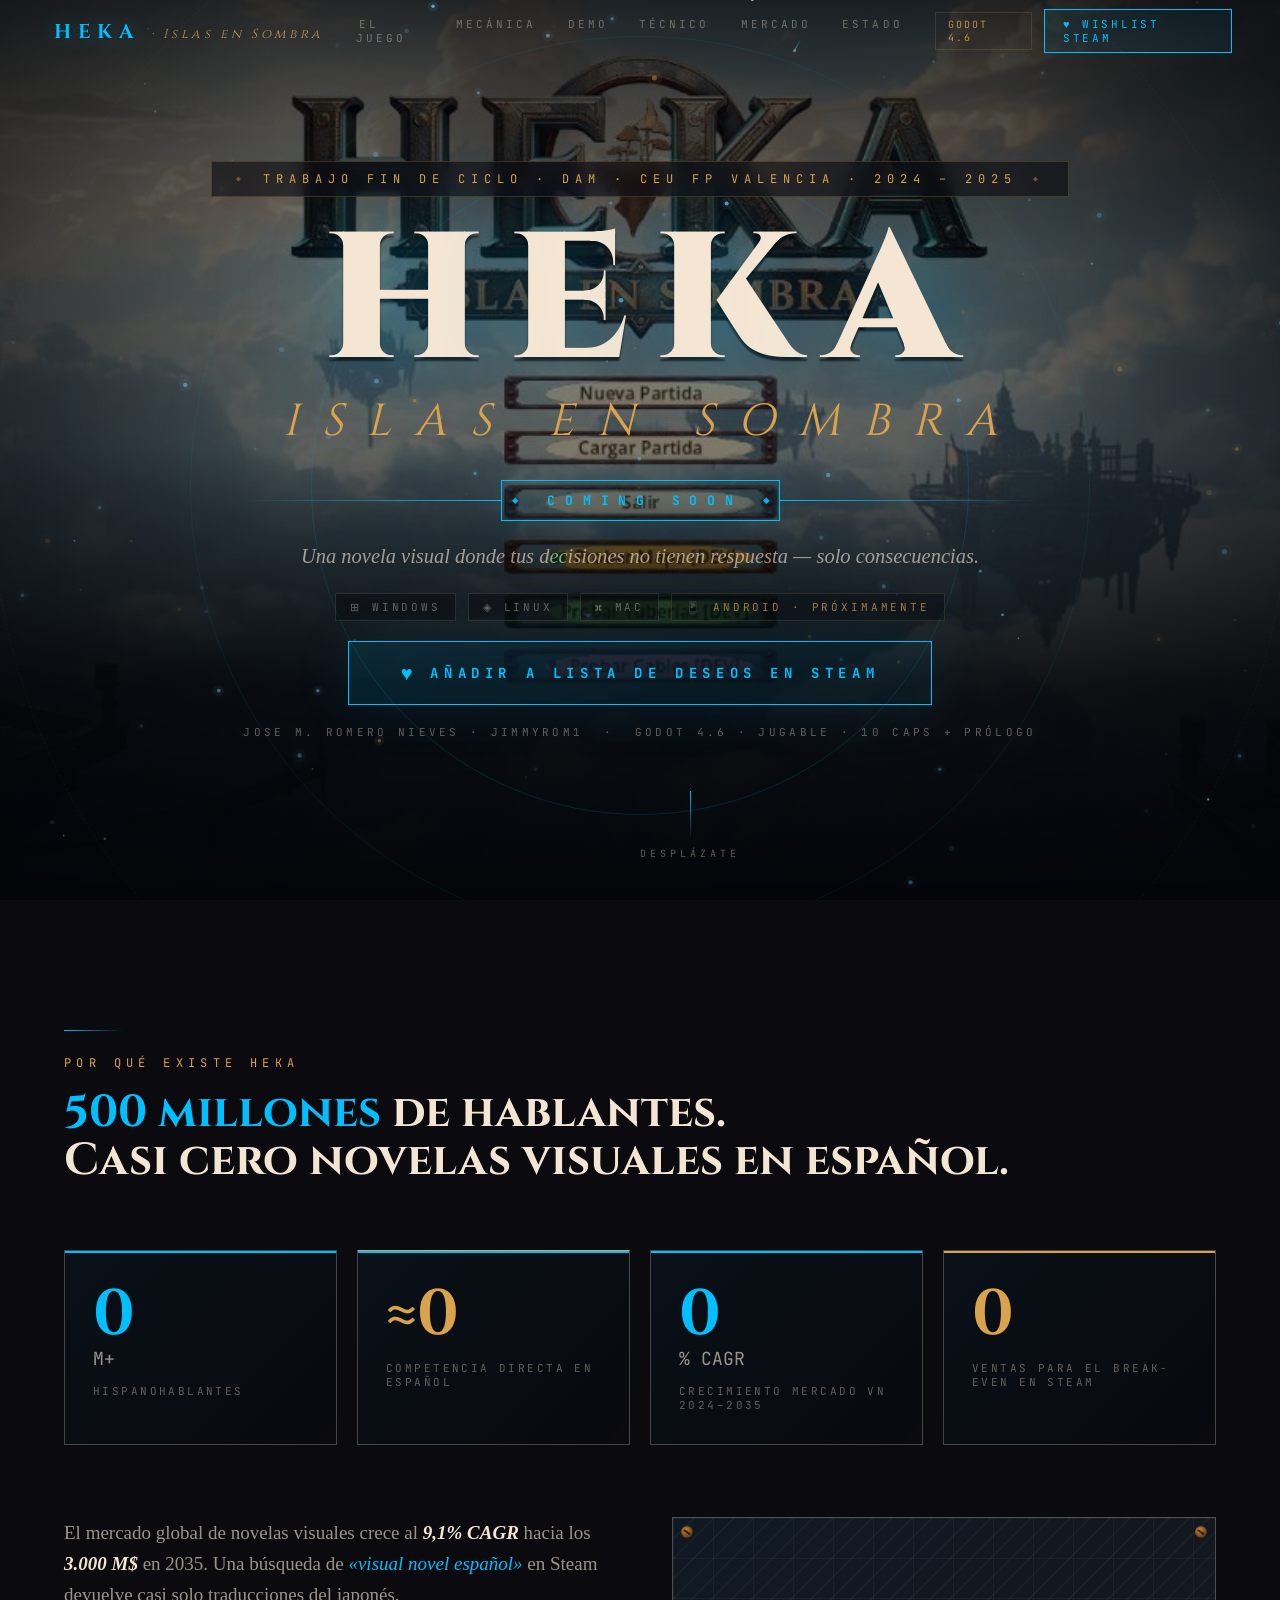
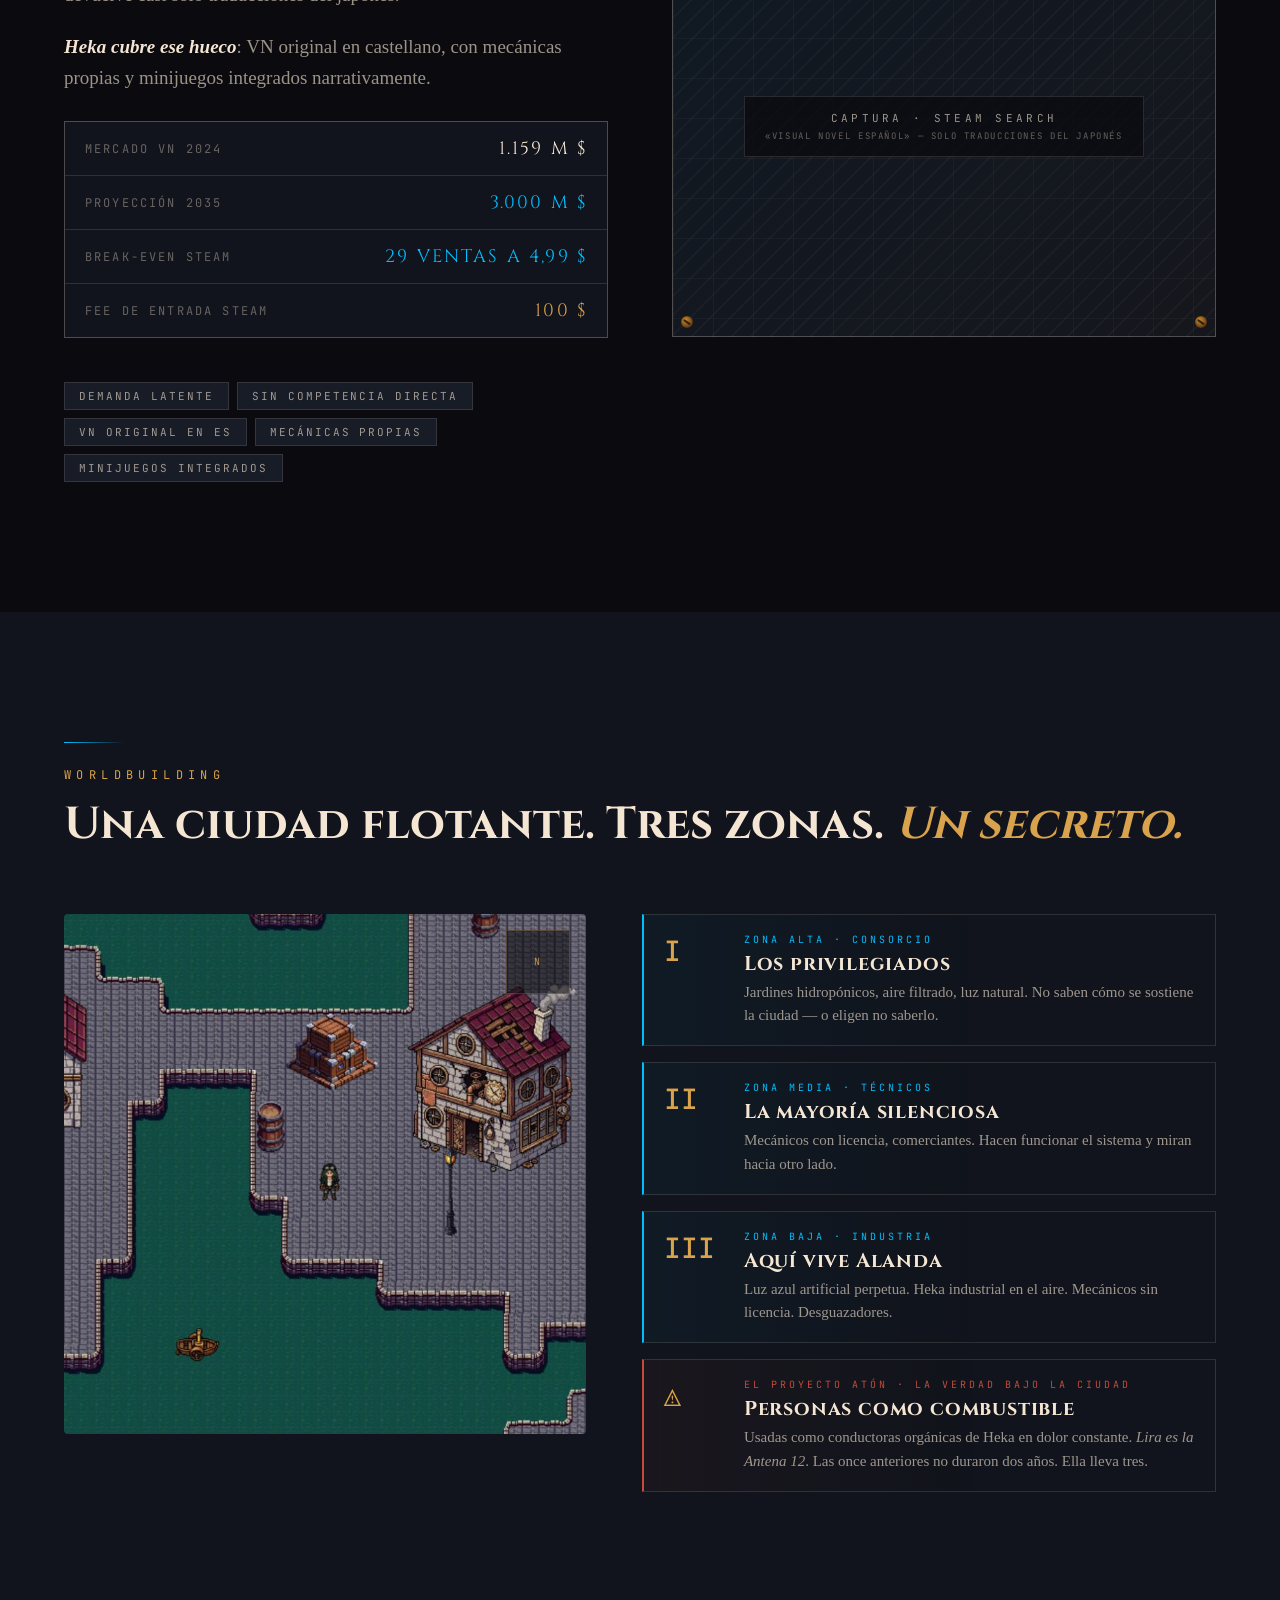
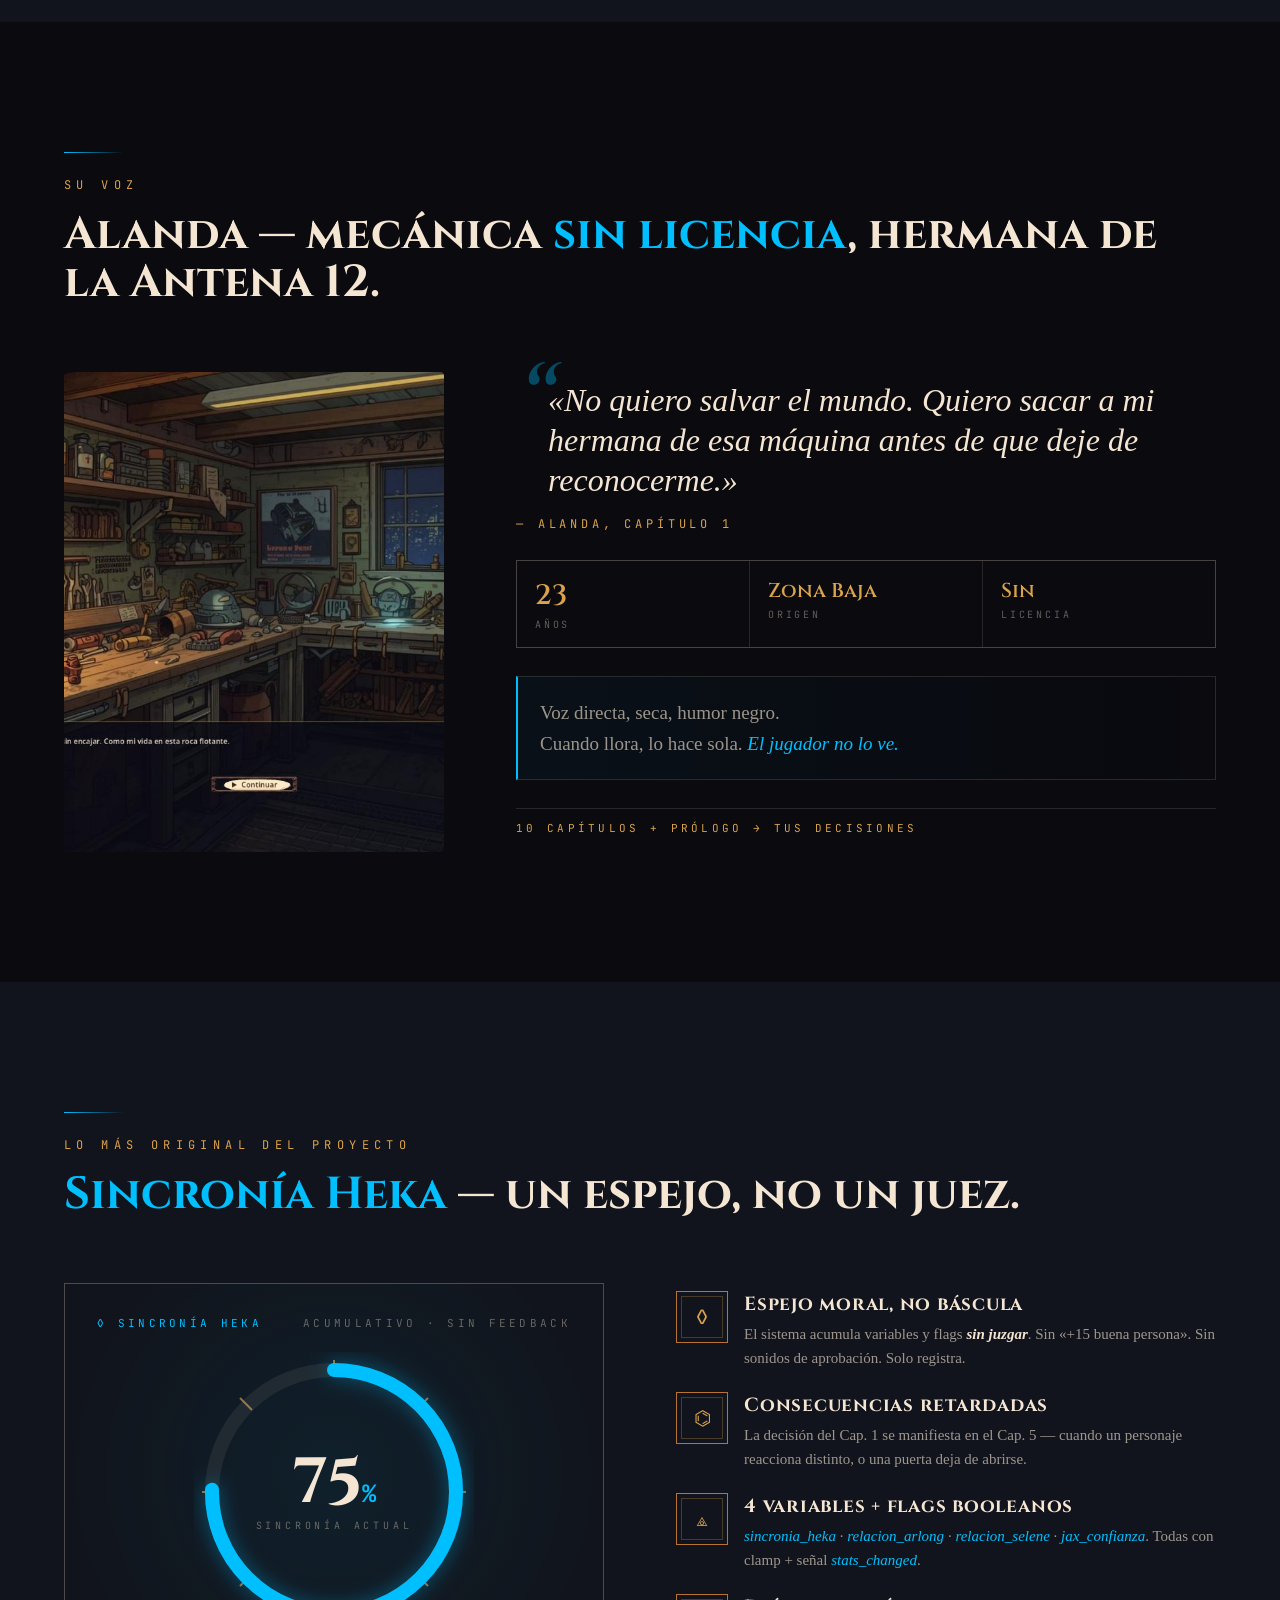
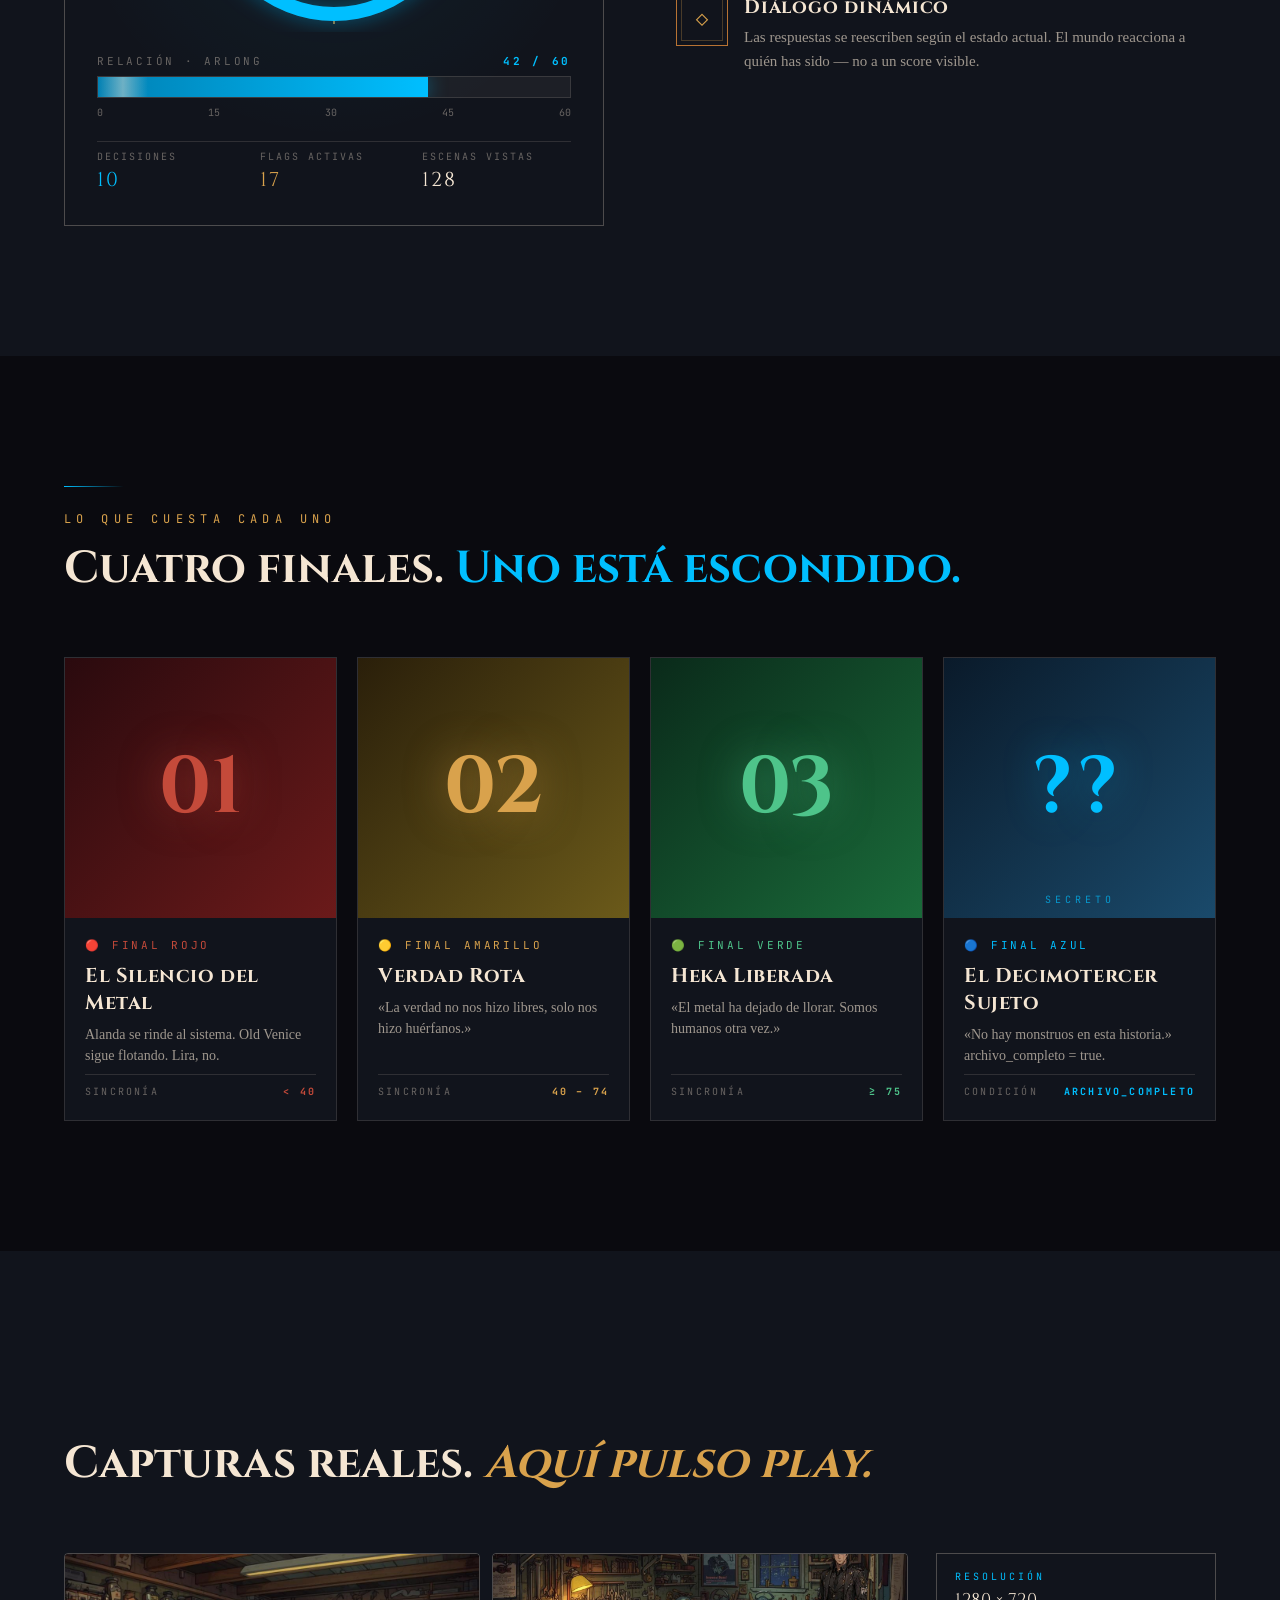
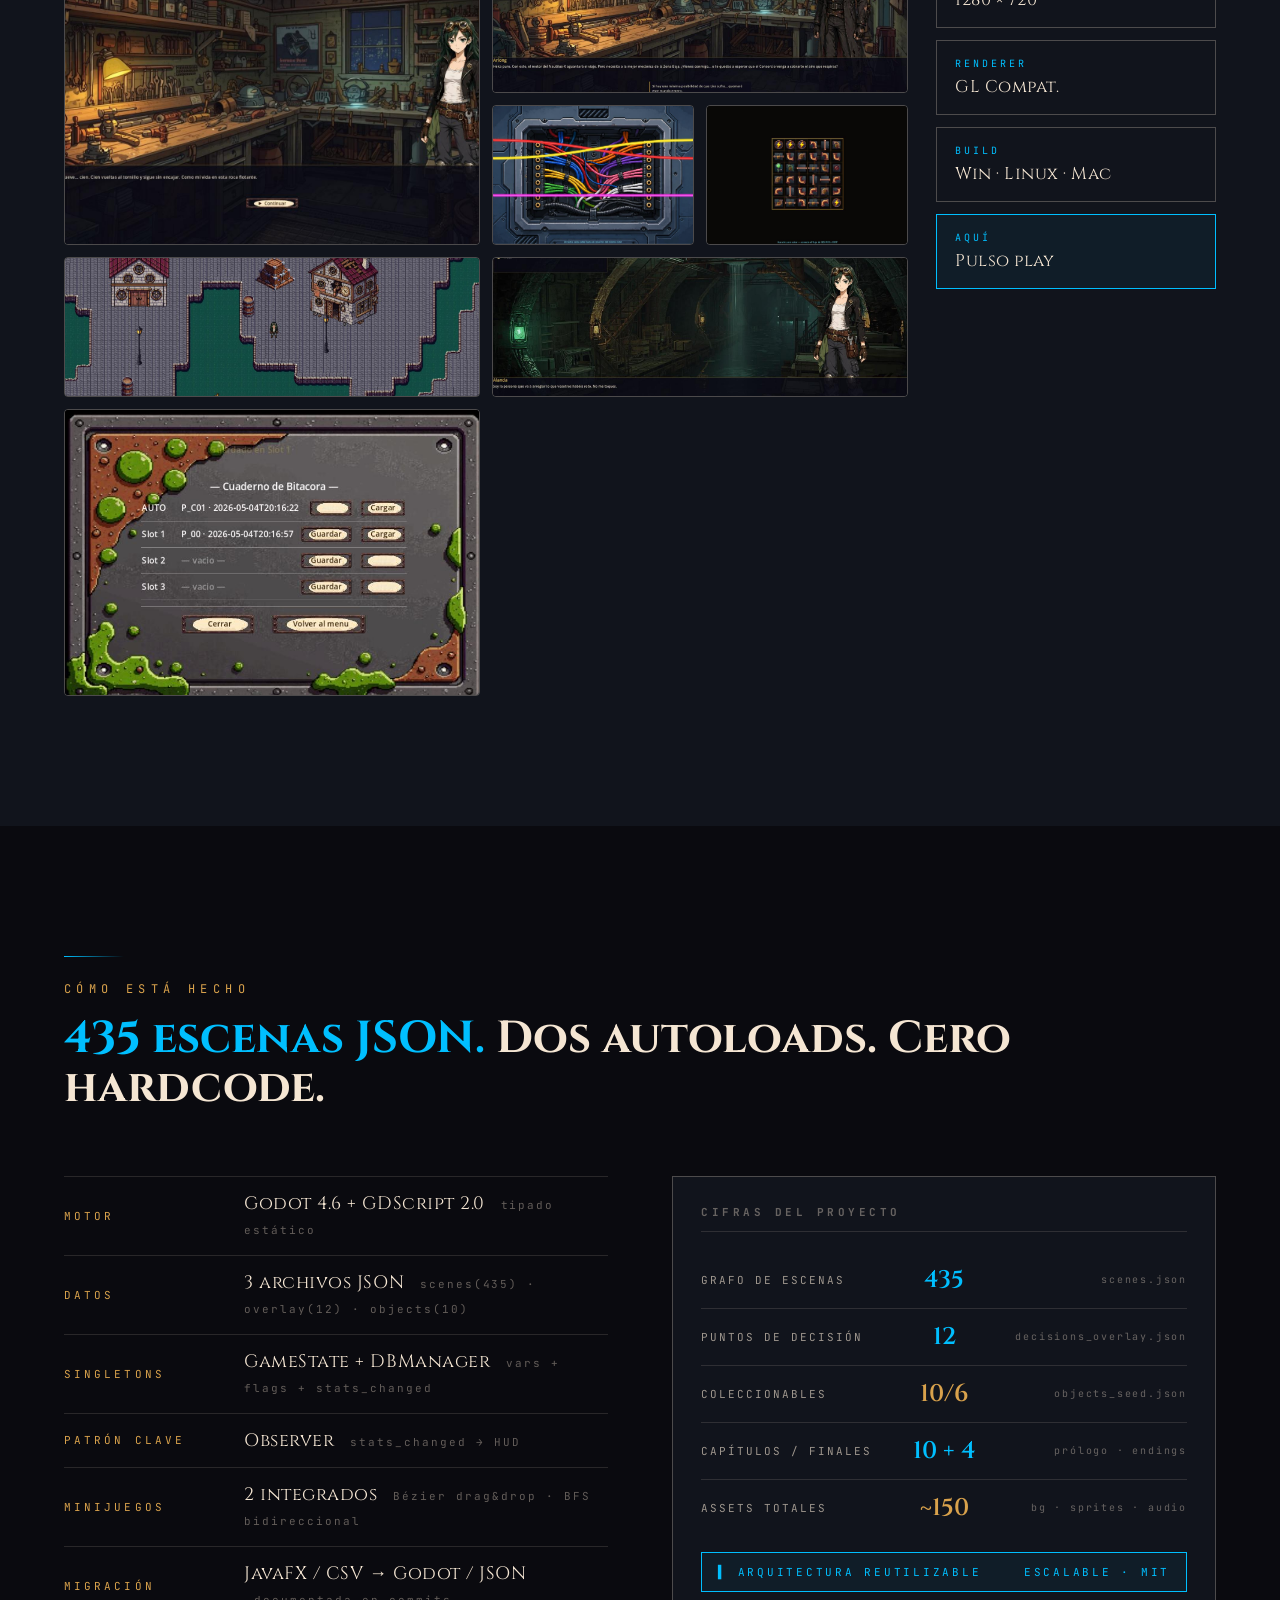
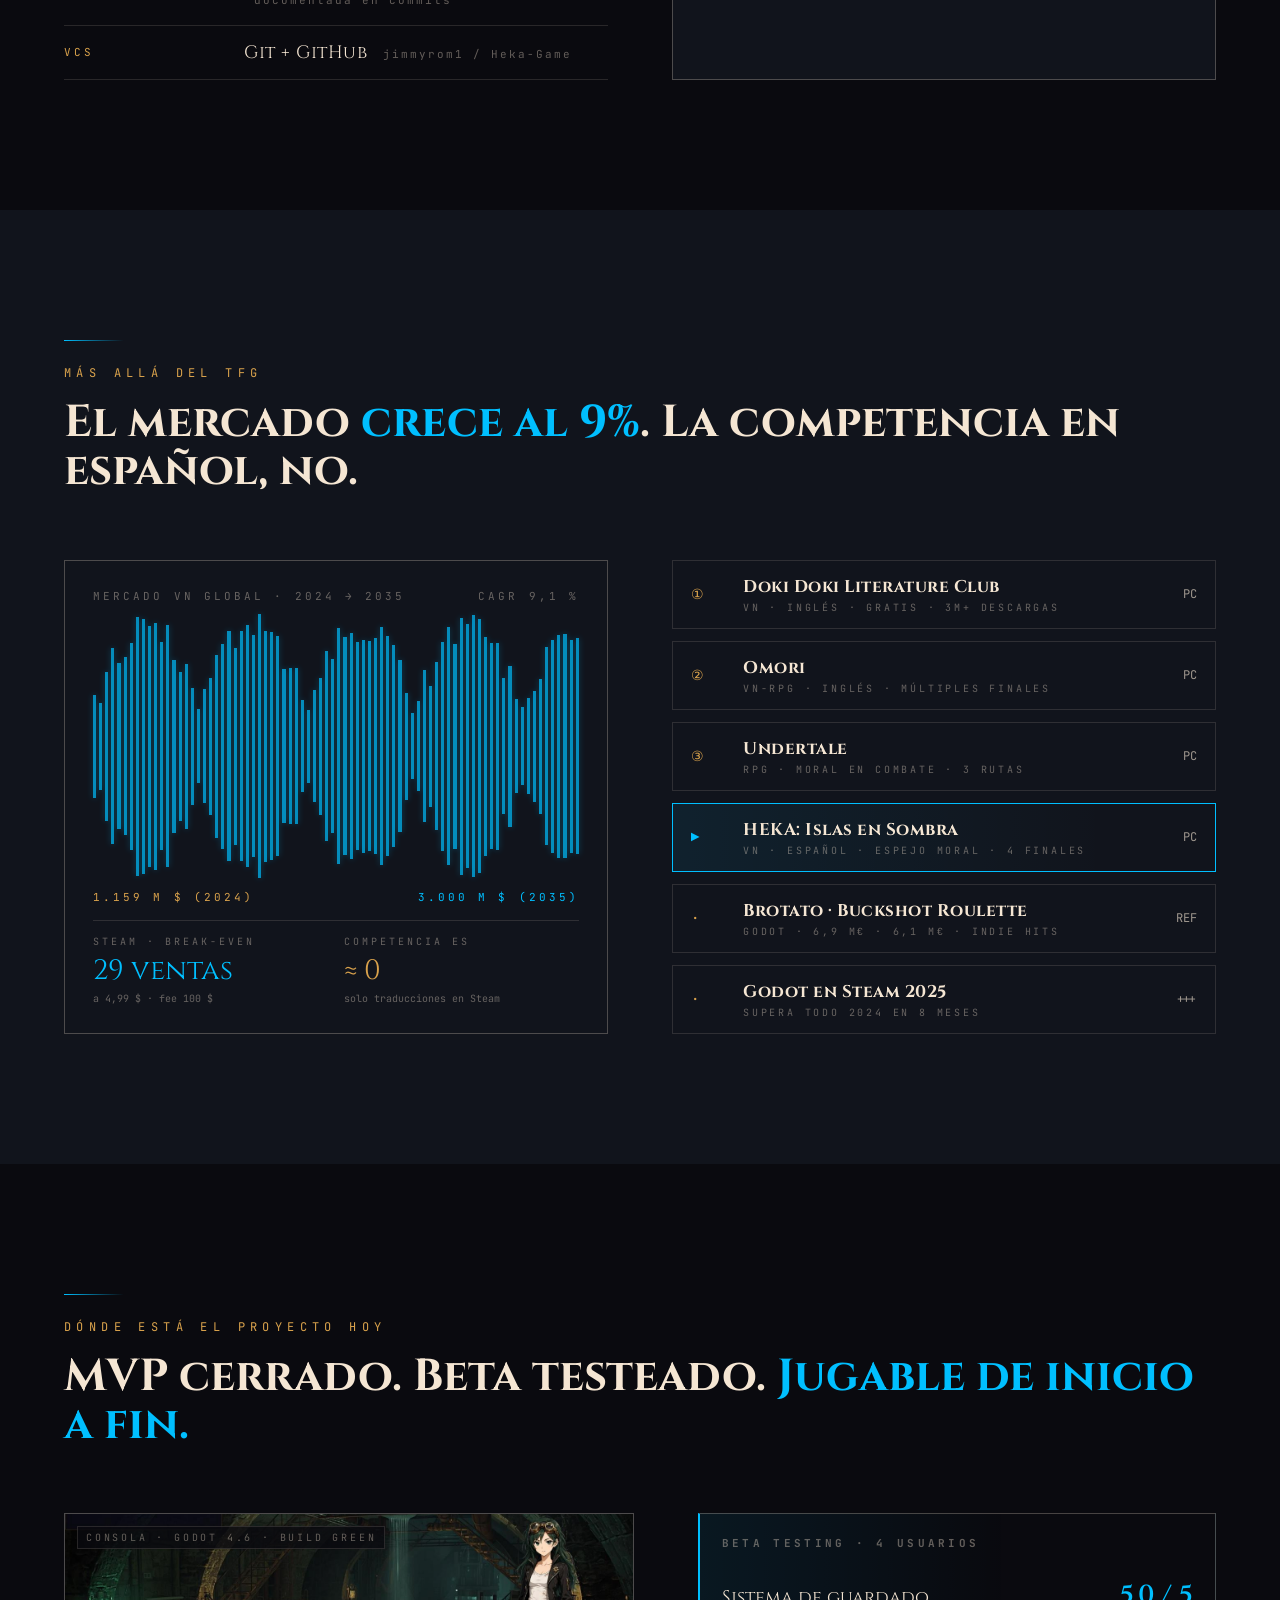
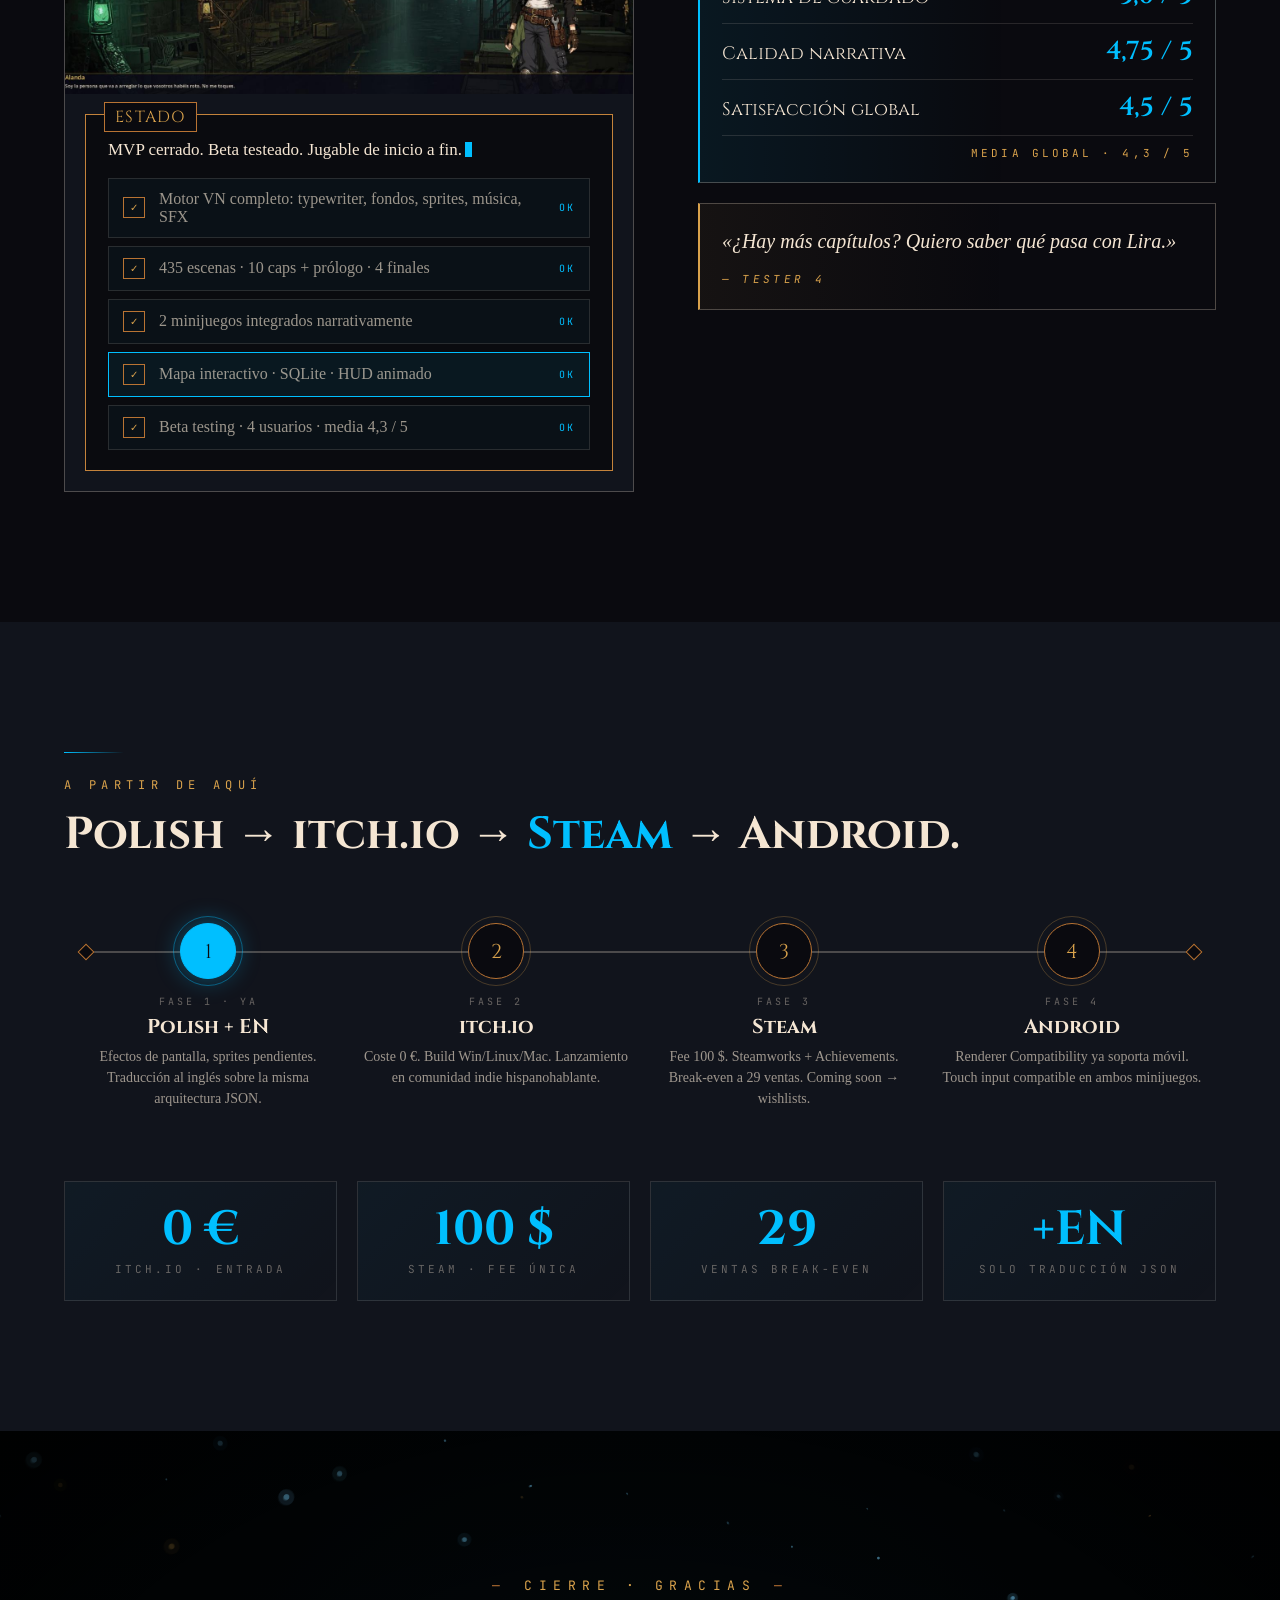
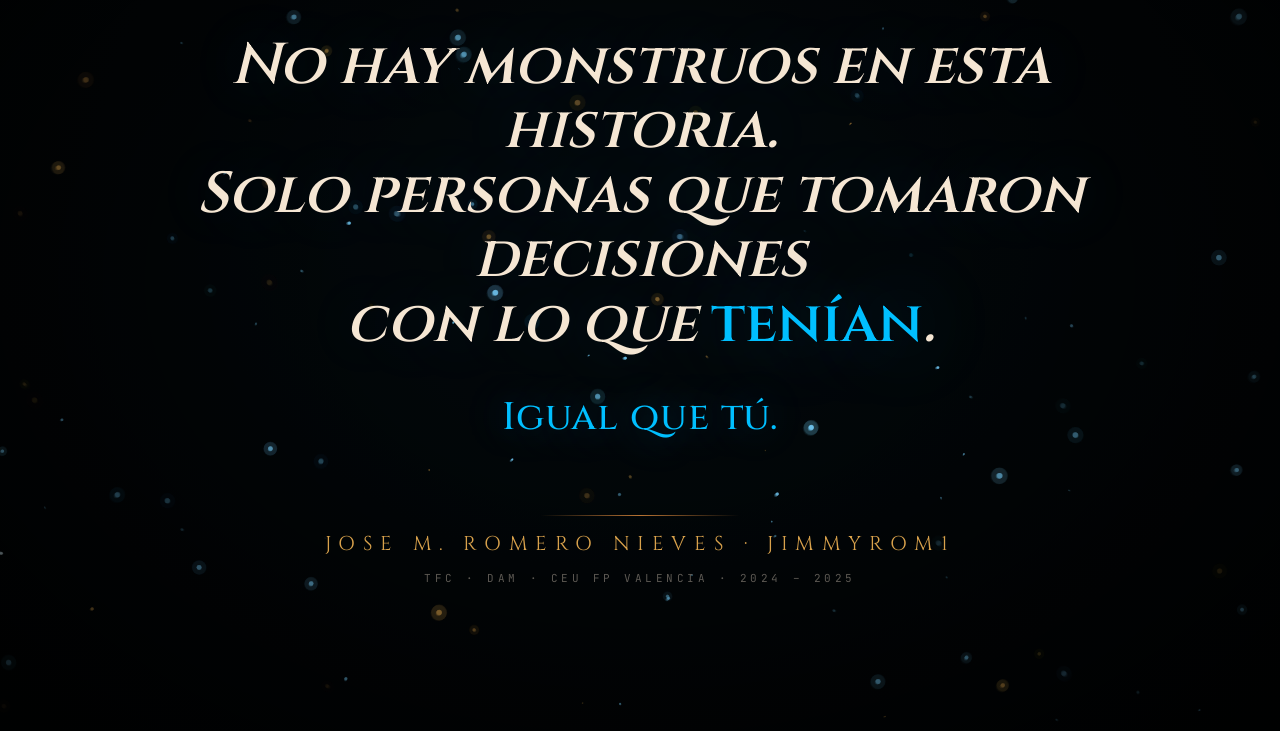
==== index.html @ d1e68f22 "Rename main file to index.html for GitHub Pages" ====
<!doctype html>
<html lang="es">
<head>
<meta charset="utf-8">
<title>HEKA: Islas en Sombra — Novela Visual · TFG 2024–2025</title>
<meta name="viewport" content="width=device-width, initial-scale=1">
<meta name="description" content="HEKA: Islas en Sombra — Una novela visual steampunk donde tus decisiones no tienen respuesta, solo consecuencias.">
<link rel="preconnect" href="https://fonts.googleapis.com">
<link rel="preconnect" href="https://fonts.gstatic.com" crossorigin>
<link href="https://fonts.googleapis.com/css2?family=Cinzel:wght@400;500;600;700;800;900&family=IM+Fell+English:ital@0;1&family=JetBrains+Mono:wght@300;400;500;600;700&display=swap" rel="stylesheet">
<style>
/* ── Reset ── */
*, *::before, *::after { box-sizing: border-box; margin: 0; padding: 0; }
html { scroll-behavior: smooth; scroll-snap-type: y proximity; }

/* ── Tokens ── */
:root {
  --ink:          #0a0a0f;
  --ink-2:        #11141c;
  --ink-3:        #181c26;
  --line:         rgba(245,230,211,.13);
  --line-s:       rgba(245,230,211,.26);
  --paper:        #F5E6D3;
  --paper-m:      rgba(245,230,211,.62);
  --paper-d:      rgba(245,230,211,.38);
  --heka:         #00BFFF;
  --heka-d:       #0080b3;
  --heka-g:       rgba(0,191,255,.4);
  --copper:       #B87333;
  --copper-l:     #D9A24C;
  --copper-g:     rgba(217,162,76,.3);
  --danger:       #c44a3a;
  --serif:        'IM Fell English', Georgia, serif;
  --display:      'Cinzel', serif;
  --mono:         'JetBrains Mono', monospace;
  --max:          1320px;
  --nav-h:        64px;
}

body {
  background: var(--ink);
  color: var(--paper);
  font-family: var(--serif);
  overflow-x: hidden;
}

/* ── Nav ── */
#navbar {
  position: fixed;
  top: 0; left: 0; right: 0;
  height: var(--nav-h);
  z-index: 1000;
  display: flex;
  flex-direction: column;
  transition: background 400ms ease, border-color 400ms ease;
}
#navbar.scrolled {
  background: rgba(7,8,13,.92);
  border-bottom: 1px solid var(--line);
  backdrop-filter: blur(16px);
  -webkit-backdrop-filter: blur(16px);
}
.nav-inner {
  flex: 1;
  max-width: var(--max);
  margin: 0 auto;
  width: 100%;
  padding: 0 48px;
  display: flex;
  align-items: center;
  justify-content: space-between;
  gap: 32px;
}
.nav-logo {
  font-family: var(--display);
  font-size: 20px;
  font-weight: 700;
  letter-spacing: .32em;
  color: var(--heka);
  text-decoration: none;
  text-shadow: 0 0 20px var(--heka-g);
  white-space: nowrap;
  text-indent: .32em;
}
.nav-logo span {
  font-style: italic;
  font-weight: 400;
  font-size: 13px;
  letter-spacing: .28em;
  color: var(--copper-l);
  margin-left: 12px;
  opacity: .85;
}
.nav-links {
  display: flex;
  gap: 28px;
}
.nav-link {
  font-family: var(--mono);
  font-size: 11px;
  letter-spacing: .28em;
  text-transform: uppercase;
  color: var(--paper-d);
  text-decoration: none;
  text-indent: .28em;
  transition: color .2s;
}
.nav-link:hover, .nav-link.active { color: var(--heka); }
.nav-right { display: flex; align-items: center; gap: 12px; }
.nav-tag {
  font-family: var(--mono);
  font-size: 10px;
  letter-spacing: .22em;
  text-transform: uppercase;
  color: var(--copper-l);
  padding: 5px 12px;
  border: 1px solid rgba(217,162,76,.2);
  opacity: .85;
}
.nav-cta {
  font-family: var(--mono);
  font-size: 11px;
  letter-spacing: .25em;
  text-transform: uppercase;
  color: var(--heka);
  padding: 7px 18px;
  border: 1px solid var(--heka);
  background: rgba(0,191,255,.06);
  cursor: pointer;
  text-decoration: none;
  transition: background .2s;
}
.nav-cta:hover { background: rgba(0,191,255,.12); }
.nav-progress-bar {
  height: 2px;
  background: linear-gradient(90deg, var(--heka-d), var(--heka));
  width: 0%;
  transition: width .1s linear;
  box-shadow: 0 0 8px var(--heka-g);
}

/* ── Scroll animations ── */
.a {
  opacity: 0;
  transform: translateY(26px);
  filter: blur(4px);
  transition: opacity .7s cubic-bezier(.2,.7,.2,1),
              transform .7s cubic-bezier(.2,.7,.2,1),
              filter .6s ease;
}
.a.in { opacity: 1; transform: none; filter: blur(0); }
.a[data-d="1"]  { transition-delay: .1s; }
.a[data-d="2"]  { transition-delay: .2s; }
.a[data-d="3"]  { transition-delay: .3s; }
.a[data-d="4"]  { transition-delay: .4s; }
.a[data-d="5"]  { transition-delay: .5s; }
.a[data-d="6"]  { transition-delay: .6s; }
.a[data-d="7"]  { transition-delay: .7s; }

/* ── Shared section layout ── */
.section {
  position: relative;
  padding: 130px 0;
  overflow: hidden;
  scroll-snap-align: start;
}
.section.alt { background: var(--ink-2); }
.container {
  max-width: var(--max);
  margin: 0 auto;
  padding: 0 64px;
}
.section-eyebrow {
  font-family: var(--mono);
  font-size: 12px;
  letter-spacing: .45em;
  text-transform: uppercase;
  color: var(--copper-l);
  margin-bottom: 18px;
}
.section-title {
  font-family: var(--display);
  font-weight: 700;
  font-size: clamp(32px, 3.5vw, 60px);
  line-height: 1.08;
  color: var(--paper);
  margin-bottom: 64px;
}
.section-title .accent { color: var(--heka); }
.section-title .gold   { color: var(--copper-l); font-style: italic; }
.section-line {
  width: 60px; height: 1px;
  background: linear-gradient(90deg, var(--heka), transparent);
  margin-bottom: 24px;
}

/* ── Placeholder (image frame) ── */
.ph {
  position: relative;
  background:
    linear-gradient(135deg,rgba(0,191,255,.03),rgba(184,115,51,.03)),
    repeating-linear-gradient(135deg,rgba(245,230,211,.03) 0 2px,transparent 2px 14px),
    var(--ink-2);
  border: 1px solid var(--line-s);
  overflow: hidden;
  display: flex; align-items: center; justify-content: center;
}
.ph-label {
  font-family: var(--mono);
  font-size: 11px;
  letter-spacing: .3em;
  text-transform: uppercase;
  color: var(--paper-m);
  text-align: center;
  padding: 14px 20px;
  background: rgba(10,10,15,.75);
  border: 1px solid var(--line);
  position: relative; z-index: 1;
}
.ph-label small {
  display: block; font-size: 9px; letter-spacing: .18em;
  color: var(--paper-d); margin-top: 5px;
}
.ph-grid {
  position: absolute; inset: 0;
  background:
    linear-gradient(rgba(245,230,211,.035) 1px,transparent 1px) 0 0/40px 40px,
    linear-gradient(90deg,rgba(245,230,211,.035) 1px,transparent 1px) 0 0/40px 40px;
}
.screw {
  position: absolute; width: 12px; height: 12px; border-radius: 50%;
  background: radial-gradient(circle at 35% 30%,#C9892A 0%,#6e4318 70%,#2a1a08 100%);
  box-shadow: inset 0 0 2px rgba(0,0,0,.6);
}
.screw::after {
  content:""; position:absolute; top:50%; left:15%; right:15%; height:1.5px;
  background:rgba(0,0,0,.7); transform:translateY(-50%) rotate(35deg); border-radius:2px;
}
.screw.tl{top:8px;left:8px} .screw.tr{top:8px;right:8px}
.screw.bl{bottom:8px;left:8px} .screw.br{bottom:8px;right:8px}

/* ── Cards / chips ── */
.chips { display: flex; flex-wrap: wrap; gap: 8px; margin-top: 24px; }
.chip {
  font-family: var(--mono); font-size: 11px; letter-spacing: .18em;
  text-transform: uppercase; padding: 6px 14px;
  border: 1px solid var(--line); color: var(--paper-m); background: var(--ink-3);
}

/* ─────────────────────────────────────────────
   S1 · HERO
───────────────────────────────────────────── */
#hero {
  position: relative;
  height: 100vh;
  min-height: 700px;
  display: flex; align-items: center; justify-content: center;
  text-align: center;
  overflow: hidden;
  scroll-snap-align: start;
}
#hero-canvas {
  position: absolute; inset: 0; width: 100%; height: 100%; z-index: 1;
}
.hero-keyart {
  position: absolute;
  top: -15%; left: 0; right: 0; bottom: -15%;
  z-index: 0;
  will-change: transform;
}
.hero-keyart .ph { border: none; width: 100%; height: 100%; }
.hero-cinematic {
  position: absolute; inset: 0; z-index: 2;
  background:
    linear-gradient(180deg,
      rgba(4,5,10,.65) 0%,
      rgba(4,5,10,.0)  28%,
      rgba(4,5,10,.0)  50%,
      rgba(4,5,10,.82) 76%,
      rgba(4,5,10,1)   100%),
    linear-gradient(90deg,
      rgba(4,5,10,.45) 0%,
      transparent 22%,
      transparent 78%,
      rgba(4,5,10,.45) 100%);
}
.hero-gear {
  position: absolute; border-radius: 50%;
  border: 1px solid rgba(0,191,255,.10);
  pointer-events: none; z-index: 2;
  top: 50%; left: 50%; transform: translate(-50%,-46%);
  width: 900px; height: 900px;
}
.hero-gear::before {
  content:""; position:absolute; inset:-200px;
  border: 1px solid rgba(217,162,76,.07);
  border-radius: 50%; border-style: dashed;
}
.hero-gear::after {
  content:""; position:absolute; inset:120px;
  border: 1px solid rgba(0,191,255,.18);
  border-radius: 50%;
}
.hero-content {
  position: relative; z-index: 5;
  display: flex; flex-direction: column;
  align-items: center; gap: 20px;
  padding: 0 40px;
}
.hero-badge {
  font-family: var(--mono); font-size: 12px;
  letter-spacing: .5em; text-transform: uppercase;
  color: var(--copper-l);
  padding: 9px 24px;
  border: 1px solid rgba(217,162,76,.22);
  background: rgba(10,10,15,.6);
  backdrop-filter: blur(8px);
  display: flex; gap: 16px; align-items: center;
}
.hero-badge .sep { color: var(--copper); font-size: 8px; opacity: .6; }
.hero-title { display: flex; flex-direction: column; align-items: center; gap: 8px; margin: 8px 0; }
.hero-heka {
  font-family: var(--display);
  font-weight: 900;
  font-size: clamp(100px, 14vw, 220px);
  line-height: .88;
  letter-spacing: .14em;
  color: var(--paper);
  text-shadow:
    0 0 80px rgba(0,191,255,.38),
    0 0 200px rgba(0,191,255,.14),
    0 4px 2px rgba(0,0,0,.7);
  text-indent: .14em;
}
.hero-sub {
  font-family: var(--display);
  font-style: italic;
  font-weight: 400;
  font-size: clamp(28px, 3.5vw, 50px);
  letter-spacing: .52em;
  text-transform: uppercase;
  color: var(--copper-l);
  text-indent: .52em;
}
.hero-stamp-wrap {
  display: flex; align-items: center; gap: 0; width: min(800px, 80vw);
}
.hero-stamp-wrap::before,
.hero-stamp-wrap::after {
  content:""; flex: 1; height: 1px;
}
.hero-stamp-wrap::before { background: linear-gradient(90deg, transparent, var(--heka)); }
.hero-stamp-wrap::after  { background: linear-gradient(270deg, transparent, var(--heka)); }
.hero-stamp {
  flex-shrink: 0;
  font-family: var(--mono); font-size: 13px; font-weight: 700;
  letter-spacing: .75em; text-transform: uppercase;
  color: var(--heka); padding: 11px 36px; text-indent: .75em;
  border: 1px solid var(--heka);
  background: rgba(0,191,255,.05);
  box-shadow: 0 0 50px rgba(0,191,255,.1), inset 0 0 20px rgba(0,191,255,.04);
  position: relative;
}
.hero-stamp::before,.hero-stamp::after {
  content:"◈"; position:absolute; top:50%; transform:translateY(-50%);
  font-size:8px; color:var(--heka); letter-spacing:0; text-indent:0;
}
.hero-stamp::before{left:10px} .hero-stamp::after{right:10px}
.hero-tagline {
  font-family: var(--serif); font-style: italic;
  font-size: clamp(16px, 1.6vw, 22px);
  line-height: 1.55; color: var(--paper-m);
  max-width: 700px;
}
.hero-platforms { display: flex; gap: 12px; flex-wrap: wrap; justify-content: center; }
.hero-platform {
  font-family: var(--mono); font-size: 11px; letter-spacing: .26em;
  text-transform: uppercase; color: var(--paper-d);
  padding: 6px 14px; border: 1px solid var(--line);
  background: rgba(10,10,15,.5);
}
.hero-platform.future { color: var(--copper-l); border-color: rgba(217,162,76,.22); opacity: .7; }
.hero-cta {
  display: flex; align-items: center; gap: 12px;
  padding: 18px 52px;
  background: linear-gradient(135deg,rgba(0,191,255,.12),rgba(0,191,255,.05));
  border: 1px solid var(--heka); color: var(--heka);
  font-family: var(--mono); font-size: 14px; font-weight: 700;
  letter-spacing: .4em; text-transform: uppercase;
  cursor: pointer;
  box-shadow: 0 0 60px rgba(0,191,255,.1);
  position: relative; overflow: hidden;
}
.hero-cta::before {
  content:""; position:absolute; top:0; left:-130%;
  width:80px; height:100%;
  background: linear-gradient(90deg,transparent,rgba(0,191,255,.22),transparent);
  animation: sheen 3.5s ease-in-out 2s infinite;
}
@keyframes sheen { 0%{left:-130%} 45%,100%{left:140%} }
.hero-cta .heart { font-size: 20px; display: inline-block; animation: hbeat 1.8s ease-in-out infinite; }
@keyframes hbeat { 0%,100%{transform:scale(1)} 50%{transform:scale(1.3)} }
.hero-author {
  font-family: var(--mono); font-size: 11px;
  letter-spacing: .3em; text-transform: uppercase; color: var(--paper-d);
}
.scroll-hint {
  position: absolute; bottom: 40px; left: 50%; transform: translateX(-50%);
  z-index: 5; display: flex; flex-direction: column; align-items: center; gap: 8px;
  font-family: var(--mono); font-size: 10px; letter-spacing: .4em;
  text-transform: uppercase; color: var(--paper-d);
}
.scroll-hint-line {
  width: 1px; height: 48px;
  background: linear-gradient(180deg,var(--heka),transparent);
  animation: scrollLine 1.8s ease-in-out infinite;
}
@keyframes scrollLine { 0%,100%{opacity:.3;transform:scaleY(.5)} 50%{opacity:1;transform:scaleY(1)} }
/* tw cursor */
.tw-cur {
  display: inline-block; width: .06em; height: .82em;
  background: var(--heka); margin-left: 6px; vertical-align: -.1em;
  box-shadow: 0 0 18px var(--heka-g);
  animation: blink .9s steps(2,start) infinite;
}
@keyframes blink { 50%{opacity:0} }

/* ─────────────────────────────────────────────
   S2 · EL PROBLEMA
───────────────────────────────────────────── */
.stat-row {
  display: grid;
  grid-template-columns: repeat(4,1fr);
  gap: 20px;
  margin-bottom: 72px;
}
.stat-card {
  padding: 32px 28px;
  border: 1px solid var(--line-s);
  background: linear-gradient(135deg,rgba(0,191,255,.04),transparent);
  display: flex; flex-direction: column; gap: 6px;
  position: relative; overflow: hidden;
}
.stat-card::before {
  content:""; position:absolute; top:0; left:0; right:0; height:2px;
  background: var(--heka);
}
.stat-card.gold::before { background: var(--copper-l); }
.stat-card.danger::before { background: var(--danger); }
.stat-num {
  font-family: var(--display);
  font-size: clamp(40px,5vw,72px);
  font-weight: 700;
  color: var(--heka);
  line-height: 1;
}
.stat-card.gold .stat-num { color: var(--copper-l); }
.stat-unit { font-family: var(--mono); font-size: 18px; color: var(--paper-m); margin-top: -6px; }
.stat-label {
  font-family: var(--mono); font-size: 11px; letter-spacing: .22em;
  text-transform: uppercase; color: var(--paper-d); margin-top: 8px;
}
.problema-grid {
  display: grid; grid-template-columns: 1fr 1fr; gap: 64px; align-items: start;
}
.problema-text { display: flex; flex-direction: column; gap: 20px; }
.problema-text p {
  font-family: var(--serif); font-size: 19px; line-height: 1.65; color: var(--paper-m);
}
.problema-text p strong { color: var(--paper); font-weight: 600; font-style: italic; }
.problema-text p em { color: var(--heka); font-style: italic; }
.market-table { border: 1px solid var(--line-s); background: var(--ink-2); margin-top: 8px; }
.mt-row {
  display: flex; justify-content: space-between; align-items: center;
  padding: 14px 20px; border-bottom: 1px solid var(--line);
  font-family: var(--mono); font-size: 12px; letter-spacing: .18em;
  text-transform: uppercase; color: var(--paper-d);
}
.mt-row:last-child { border-bottom: none; }
.mt-v { font-family: var(--display); font-size: 18px; color: var(--paper); }
.mt-v.heka { color: var(--heka); }
.mt-v.copper { color: var(--copper-l); }
.problema-visual { height: 420px; }
.problema-visual .ph { height: 100%; }

/* ─────────────────────────────────────────────
   S3 · EL MUNDO
───────────────────────────────────────────── */
.mundo-grid {
  display: grid; grid-template-columns: 1fr 1.1fr; gap: 56px;
}
.map-frame { position: relative; height: 520px; }
.map-frame .ph { height: 100%; }
.compass {
  position: absolute; top: 16px; right: 16px; z-index: 2;
  font-family: var(--mono); font-size: 10px; letter-spacing: .2em;
  color: var(--copper-l); opacity: .8;
  width: 64px; height: 64px;
  border: 1px solid rgba(217,162,76,.3);
  display: grid; place-items: center;
  background: rgba(10,10,15,.7);
}
.zones-list { display: flex; flex-direction: column; gap: 16px; }
.zone-card {
  display: grid; grid-template-columns: 64px 1fr; gap: 16px;
  padding: 18px 20px; border: 1px solid var(--line);
  background: linear-gradient(90deg,rgba(0,191,255,.04),transparent 60%);
  border-left: 2px solid var(--heka);
}
.zone-card.aton {
  border-left-color: var(--danger);
  background: linear-gradient(90deg,rgba(196,74,58,.05),transparent 60%);
}
.zone-num {
  font-family: var(--mono); font-size: 28px; font-weight: 500;
  color: var(--copper-l); line-height: 1; padding-top: 4px;
}
.zone-biome {
  font-family: var(--mono); font-size: 10px; letter-spacing: .3em;
  text-transform: uppercase; color: var(--heka); margin-bottom: 4px;
}
.zone-card.aton .zone-biome { color: var(--danger); }
.zone-card h3 {
  font-family: var(--display); font-size: 20px;
  letter-spacing: .04em; margin-bottom: 4px;
}
.zone-card p {
  font-family: var(--serif); font-size: 15px; line-height: 1.55; color: var(--paper-m);
}

/* ─────────────────────────────────────────────
   S4 · PROTAGONISTA
───────────────────────────────────────────── */
.prot-grid {
  display: grid; grid-template-columns: 380px 1fr; gap: 72px; align-items: start;
}
.prot-portrait { height: 480px; }
.prot-portrait .ph { height: 100%; }
.prot-info { display: flex; flex-direction: column; gap: 28px; padding-top: 8px; }
.prot-quote {
  font-family: var(--serif); font-style: italic;
  font-size: clamp(22px,2.5vw,38px); line-height: 1.25;
  color: var(--paper); position: relative;
  padding-left: 32px;
}
.prot-quote::before {
  content:"\201C";
  position: absolute; left: -12px; top: -20px;
  font-size: 120px; color: var(--heka); opacity: .35;
  font-family: var(--display); line-height: 1;
}
.prot-attrib {
  font-family: var(--mono); font-size: 12px; letter-spacing: .32em;
  text-transform: uppercase; color: var(--copper-l); margin-top: -12px;
}
.prot-stats {
  display: flex; gap: 0;
  border: 1px solid var(--line-s); overflow: hidden;
}
.prot-stat {
  flex: 1; padding: 16px 18px;
  border-right: 1px solid var(--line);
  display: flex; flex-direction: column; gap: 4px;
}
.prot-stat:last-child { border-right: none; }
.prot-stat-v {
  font-family: var(--display); font-size: 28px;
  font-weight: 600; color: var(--copper-l);
}
.prot-stat-k {
  font-family: var(--mono); font-size: 10px;
  letter-spacing: .28em; text-transform: uppercase; color: var(--paper-d);
}
.prot-desc {
  font-family: var(--serif); font-size: 19px; line-height: 1.65; color: var(--paper-m);
  padding: 20px 22px;
  border: 1px solid var(--line);
  background: linear-gradient(90deg,rgba(0,191,255,.04),transparent);
  border-left: 2px solid var(--heka);
}
.prot-desc em { color: var(--heka); font-style: italic; }
.prot-footer {
  font-family: var(--mono); font-size: 11px; letter-spacing: .3em;
  text-transform: uppercase; color: var(--copper-l);
  padding-top: 12px; border-top: 1px solid var(--line);
}

/* ─────────────────────────────────────────────
   S5 · MECÁNICA HEKA
───────────────────────────────────────────── */
.mech-grid {
  display: grid; grid-template-columns: 1fr 1fr; gap: 72px; align-items: start;
}
/* HUD */
.hud {
  border: 1px solid var(--line-s);
  background: radial-gradient(circle at 50% 35%,rgba(0,191,255,.07),transparent 60%),var(--ink-2);
  padding: 32px;
  display: flex; flex-direction: column; gap: 22px;
}
.hud-header {
  display: flex; justify-content: space-between;
  font-family: var(--mono); font-size: 11px; letter-spacing: .3em; text-transform: uppercase;
}
.hud-header .l { color: var(--heka); }
.hud-header .r { color: var(--paper-d); }
.hud-ring { position: relative; width: 280px; height: 280px; margin: 0 auto; }
.hud-ring svg { width: 100%; height: 100%; transform: rotate(-90deg); }
.ring-bg { fill: none; stroke: rgba(245,230,211,.07); stroke-width: 14; }
.ring-tick { stroke: rgba(217,162,76,.65); stroke-width: 2; }
.ring-fg {
  fill: none; stroke: var(--heka); stroke-width: 14;
  stroke-linecap: round;
  stroke-dasharray: 770; stroke-dashoffset: 770;
  filter: drop-shadow(0 0 10px var(--heka-g));
  transition: stroke-dashoffset 2.4s cubic-bezier(.4,0,.2,1);
}
.ring-fg.animated { stroke-dashoffset: 193; } /* 75% of 770 */
.ring-center {
  position: absolute; inset: 0;
  display: flex; flex-direction: column; align-items: center; justify-content: center;
}
.ring-num {
  font-family: var(--display); font-size: 64px; font-weight: 700;
  color: var(--paper); line-height: 1;
}
.ring-pct { font-family: var(--mono); font-size: 24px; color: var(--heka); }
.ring-lab {
  font-family: var(--mono); font-size: 10px; letter-spacing: .38em;
  text-transform: uppercase; color: var(--paper-d); margin-top: 4px;
}
.hud-bar { display: flex; flex-direction: column; gap: 8px; }
.hud-bar-meta {
  display: flex; justify-content: space-between;
  font-family: var(--mono); font-size: 11px; letter-spacing: .25em;
  text-transform: uppercase; color: var(--paper-d);
}
.hud-bar-meta b { color: var(--heka); }
.hud-track {
  height: 22px; background: rgba(245,230,211,.05);
  border: 1px solid var(--line); position: relative; overflow: hidden;
}
.hud-fill {
  position: absolute; inset: 0 100% 0 0;
  background: linear-gradient(90deg,var(--heka-d),var(--heka));
  box-shadow: 0 0 20px var(--heka-g);
  transition: inset 2s cubic-bezier(.4,0,.2,1) .4s;
}
.hud-fill.animated { inset: 0 30% 0 0; }
.hud-scan {
  position: absolute; top:0; bottom:0; width:50px;
  background: linear-gradient(90deg,transparent,rgba(245,230,211,.45),transparent);
  animation: scan 2.4s linear infinite;
}
@keyframes scan { 0%{left:-50px} 100%{left:100%} }
.hud-ticks {
  display: flex; justify-content: space-between;
  font-family: var(--mono); font-size: 10px; color: var(--paper-d);
}
.hud-substats {
  display: grid; grid-template-columns: 1fr 1fr 1fr; gap: 14px;
  padding-top: 8px; border-top: 1px solid var(--line);
}
.hud-sub {
  display: flex; flex-direction: column; gap: 3px;
  font-family: var(--mono); font-size: 10px; letter-spacing: .2em;
  text-transform: uppercase; color: var(--paper-d);
}
.hud-sub .v { font-family: var(--display); font-size: 20px; color: var(--paper); }
.hud-sub .v.h { color: var(--heka); }
.hud-sub .v.c { color: var(--copper-l); }
/* mech list */
.mech-list { display: flex; flex-direction: column; gap: 22px; padding-top: 8px; }
.mech-item {
  display: grid; grid-template-columns: 52px 1fr; gap: 16px; align-items: start;
}
.mech-ico {
  width: 52px; height: 52px; flex-shrink: 0;
  border: 1px solid var(--copper);
  display: grid; place-items: center;
  font-family: var(--mono); font-size: 20px; color: var(--copper-l);
  position: relative;
}
.mech-ico::before {
  content:""; position:absolute; inset:4px;
  border:1px solid rgba(217,162,76,.28);
}
.mech-item h3 {
  font-family: var(--display); font-size: 19px;
  margin-bottom: 5px; letter-spacing: .04em;
}
.mech-item p {
  font-family: var(--serif); font-size: 15px; line-height: 1.6; color: var(--paper-m);
}
.mech-item p em { color: var(--heka); font-style: italic; }
.mech-item p strong { color: var(--paper); font-style: italic; }

/* ─────────────────────────────────────────────
   S6 · LOS FINALES
───────────────────────────────────────────── */
.finales-grid {
  display: grid; grid-template-columns: repeat(4,1fr); gap: 20px;
}
.final-card {
  display: flex; flex-direction: column;
  border: 1px solid var(--line); background: var(--ink-2);
  overflow: hidden; position: relative;
  transition: transform .25s ease, box-shadow .25s ease;
}
.final-card:hover { transform: translateY(-6px); box-shadow: 0 24px 60px rgba(0,0,0,.4); }
.final-portrait {
  height: 260px; display: grid; place-items: center; position: relative;
}
.final-num {
  font-family: var(--display); font-size: 80px; line-height: 1;
  font-weight: 700;
}
.final-info { padding: 20px 20px 22px; display: flex; flex-direction: column; gap: 8px; flex: 1; }
.final-badge {
  font-family: var(--mono); font-size: 11px; letter-spacing: .26em;
  text-transform: uppercase;
}
.final-card h3 {
  font-family: var(--display); font-size: 20px; letter-spacing: .03em; margin-top: 2px;
}
.final-card p {
  font-family: var(--serif); font-size: 14px; line-height: 1.5; color: var(--paper-m);
  flex: 1;
}
.final-cond {
  margin-top: auto; padding-top: 10px; border-top: 1px solid var(--line);
  display: flex; justify-content: space-between;
  font-family: var(--mono); font-size: 10px; letter-spacing: .22em;
  text-transform: uppercase; color: var(--paper-d);
}

/* ─────────────────────────────────────────────
   S7 · DEMO / CAPTURAS
───────────────────────────────────────────── */
.demo-layout {
  display: grid; grid-template-columns: 1fr 280px; gap: 28px;
}
.demo-grid {
  display: grid;
  grid-template-columns: repeat(4,1fr);
  grid-template-rows: repeat(3,140px);
  gap: 12px;
}
.demo-grid .ph { width: 100%; height: 100%; }
.demo-grid .ph-a { grid-column:span 2; grid-row:span 2; }
.demo-grid .ph-b { grid-column:span 2; }
.demo-grid .ph-e { grid-column:span 2; }
.demo-grid .ph-f { grid-column:span 2; }
.demo-grid .ph-g { grid-column:span 2; }
.demo-specs { display: flex; flex-direction: column; gap: 12px; }
.spec-card {
  padding: 16px 18px;
  border: 1px solid var(--line-s);
  background: var(--ink-2);
}
.spec-k {
  font-family: var(--mono); font-size: 10px; letter-spacing: .3em;
  text-transform: uppercase; color: var(--heka); margin-bottom: 5px;
}
.spec-v { font-family: var(--display); font-size: 17px; color: var(--paper); letter-spacing: .03em; }

/* ─────────────────────────────────────────────
   S8 · ARQUITECTURA TÉCNICA
───────────────────────────────────────────── */
.arch-grid {
  display: grid; grid-template-columns: 1fr 1fr; gap: 64px;
}
.tech-stack { display: flex; flex-direction: column; gap: 0; }
.stack-row {
  display: grid; grid-template-columns: 160px 1fr;
  gap: 20px; align-items: center;
  padding: 14px 0; border-bottom: 1px solid var(--line);
}
.stack-row:first-child { border-top: 1px solid var(--line); }
.stack-k {
  font-family: var(--mono); font-size: 11px; letter-spacing: .28em;
  text-transform: uppercase; color: var(--copper-l);
}
.stack-v { font-family: var(--display); font-size: 18px; color: var(--paper); letter-spacing: .03em; }
.stack-v small {
  font-family: var(--mono); font-size: 11px; letter-spacing: .18em;
  color: var(--paper-d); margin-left: 10px;
}
.arch-numbers {
  border: 1px solid var(--line-s); background: var(--ink-2);
  padding: 28px;
}
.arch-numbers h3 {
  font-family: var(--mono); font-size: 11px; letter-spacing: .32em;
  text-transform: uppercase; color: var(--paper-d);
  margin-bottom: 20px; padding-bottom: 12px; border-bottom: 1px solid var(--line);
}
.arch-nums-grid { display: flex; flex-direction: column; gap: 0; }
.arch-num-row {
  display: grid; grid-template-columns: 1fr auto 1fr;
  gap: 16px; align-items: center;
  padding: 12px 0; border-bottom: 1px solid var(--line);
}
.arch-num-row:last-child { border-bottom: none; }
.arch-num-label {
  font-family: var(--mono); font-size: 11px; letter-spacing: .18em;
  text-transform: uppercase; color: var(--paper-m);
}
.arch-num-val {
  font-family: var(--display); font-size: 24px; font-weight: 600;
  color: var(--heka); text-align: center; min-width: 60px;
}
.arch-num-val.copper { color: var(--copper-l); }
.arch-num-loc {
  font-family: var(--mono); font-size: 10px; letter-spacing: .18em;
  color: var(--paper-d); text-align: right;
}
.arch-badge {
  margin-top: 16px; padding: 12px 16px;
  border: 1px solid var(--heka);
  background: rgba(0,191,255,.05);
  font-family: var(--mono); font-size: 11px; letter-spacing: .25em;
  text-transform: uppercase; color: var(--heka);
  display: flex; justify-content: space-between;
}

/* ─────────────────────────────────────────────
   S9 · CONTEXTO DE MERCADO
───────────────────────────────────────────── */
.market-layout {
  display: grid; grid-template-columns: 1fr 1fr; gap: 64px;
}
.waveform {
  border: 1px solid var(--line-s); background: var(--ink-2);
  padding: 28px; display: flex; flex-direction: column; gap: 16px;
}
.wf-meta {
  display: flex; justify-content: space-between;
  font-family: var(--mono); font-size: 11px; letter-spacing: .28em;
  text-transform: uppercase; color: var(--paper-d);
}
.wf-bars {
  flex: 1; min-height: 160px;
  display: flex; align-items: center; gap: 3px;
}
.wf-bars span {
  display: block; flex: 1;
  background: var(--heka); opacity: .7;
  animation: wave 1.6s ease-in-out infinite;
  box-shadow: 0 0 6px var(--heka-g);
}
@keyframes wave { 0%,100%{transform:scaleY(.4)} 50%{transform:scaleY(1)} }
.wf-numbers {
  display: grid; grid-template-columns: 1fr 1fr; gap: 16px;
  padding-top: 14px; border-top: 1px solid var(--line);
}
.wf-num-k {
  font-family: var(--mono); font-size: 10px; letter-spacing: .3em;
  text-transform: uppercase; color: var(--paper-d); margin-bottom: 4px;
}
.wf-num-v { font-family: var(--display); font-size: 28px; }
.wf-num-sub { font-family: var(--mono); font-size: 10px; color: var(--paper-d); margin-top: 3px; }
.tracklist { display: flex; flex-direction: column; gap: 12px; }
.track-item {
  display: grid; grid-template-columns: 36px 1fr auto;
  gap: 16px; align-items: center;
  padding: 14px 18px; border: 1px solid var(--line); background: var(--ink-2);
  transition: background .2s;
}
.track-item:hover { background: rgba(0,191,255,.04); border-color: var(--heka); }
.track-item.playing {
  border-color: var(--heka);
  background: linear-gradient(90deg,rgba(0,191,255,.08),transparent 80%);
}
.track-n { font-family: var(--mono); font-size: 14px; color: var(--copper-l); }
.track-item.playing .track-n { color: var(--heka); }
.track-item h3 { font-family: var(--display); font-size: 17px; margin-bottom: 3px; letter-spacing: .03em; }
.track-role {
  font-family: var(--mono); font-size: 10px; letter-spacing: .28em;
  text-transform: uppercase; color: var(--paper-d);
}
.track-dur { font-family: var(--mono); font-size: 12px; color: var(--paper-m); }

/* ─────────────────────────────────────────────
   S10 · ESTADO ACTUAL
───────────────────────────────────────────── */
.estado-grid {
  display: grid; grid-template-columns: 1.1fr 1fr; gap: 64px;
}
.estado-left { display: flex; flex-direction: column; gap: 20px; }
.dialog-mockup {
  border: 1px solid var(--line-s); background: var(--ink-2);
  display: flex; flex-direction: column; overflow: hidden;
}
.dialog-scene { height: 180px; position: relative; }
.dialog-scene .ph { height: 100%; border: none; }
.dialog-scene-tag {
  position: absolute; top: 12px; left: 12px; z-index: 2;
  font-family: var(--mono); font-size: 10px; letter-spacing: .28em;
  text-transform: uppercase; color: var(--paper-d);
  padding: 4px 8px; border: 1px solid var(--line); background: rgba(10,10,15,.75);
}
.dialog-box {
  margin: 20px; border: 1px solid var(--copper);
  background: rgba(10,10,15,.92); padding: 18px 22px 20px; position: relative;
}
.dialog-box::before {
  content:""; position:absolute; inset:-1px;
  border:1px solid rgba(217,162,76,.35); pointer-events:none;
}
.dialog-speaker {
  position: absolute; top: -13px; left: 18px;
  background: var(--ink); padding: 3px 10px;
  font-family: var(--display); font-size: 16px; color: var(--copper-l);
  letter-spacing: .08em; border: 1px solid var(--copper);
}
.dialog-text {
  font-family: var(--serif); font-size: 17px; line-height: 1.55;
  color: var(--paper); margin: 4px 0 14px;
}
.blink-cur {
  display: inline-block; width: .4em; height: .85em;
  background: var(--heka); vertical-align: -.08em; margin-left: 3px;
  animation: blink .9s steps(2,start) infinite;
}
.checklist { display: flex; flex-direction: column; gap: 8px; }
.check-item {
  display: flex; align-items: center; gap: 14px;
  padding: 11px 14px;
  border: 1px solid var(--line); background: rgba(0,191,255,.03);
  font-family: var(--serif); font-size: 16px; color: var(--paper-m);
}
.check-item .ck { font-family: var(--mono); font-size: 10px; color: var(--copper-l); padding: 3px 6px; border: 1px solid var(--copper); }
.check-item .ok { margin-left: auto; font-family: var(--mono); font-size: 10px; color: var(--heka); letter-spacing: .2em; }
/* ratings panel */
.estado-right { display: flex; flex-direction: column; gap: 20px; }
.ratings-panel {
  padding: 22px; border: 1px solid var(--line-s);
  background: linear-gradient(90deg,rgba(0,191,255,.08),transparent 60%);
  border-left: 2px solid var(--heka);
}
.ratings-panel h3 {
  font-family: var(--mono); font-size: 11px; letter-spacing: .3em;
  text-transform: uppercase; color: var(--paper-d); margin-bottom: 18px;
}
.rating-row {
  display: flex; align-items: baseline; justify-content: space-between;
  padding: 10px 0; border-bottom: 1px solid var(--line);
}
.rating-row:last-child { border-bottom: none; }
.rating-label { font-family: var(--display); font-size: 18px; }
.rating-val { font-family: var(--display); font-size: 26px; font-weight: 600; color: var(--heka); }
.rating-avg {
  margin-top: 10px; text-align: right;
  font-family: var(--mono); font-size: 11px; letter-spacing: .28em;
  text-transform: uppercase; color: var(--copper-l);
}
.tester-quote {
  padding: 22px;
  border: 1px solid var(--line-s);
  background: linear-gradient(90deg,rgba(217,162,76,.06),transparent 60%);
  border-left: 2px solid var(--copper-l);
}
.tester-quote blockquote {
  font-family: var(--serif); font-style: italic;
  font-size: 20px; line-height: 1.55; color: var(--paper); margin-bottom: 12px;
}
.tester-quote cite {
  font-family: var(--mono); font-size: 11px; letter-spacing: .3em;
  text-transform: uppercase; color: var(--copper-l);
}

/* ─────────────────────────────────────────────
   S11 · TRABAJO FUTURO
───────────────────────────────────────────── */
.timeline-wrap {
  position: relative; margin: 0 0 72px 0;
}
.timeline-rail {
  position: absolute; top: 28px; left: 28px; right: 28px;
  height: 2px; background: var(--line-s); z-index: 0;
}
.timeline-rail::before,.timeline-rail::after {
  content:""; position:absolute; top:50%;
  width:12px; height:12px; border:1px solid var(--copper);
  background:var(--ink); transform:translateY(-50%) rotate(45deg);
}
.timeline-rail::before { left:-12px; }
.timeline-rail::after  { right:-12px; }
.timeline-nodes {
  display: grid; grid-template-columns: repeat(4,1fr);
  position: relative; z-index: 1;
}
.tl-node { display: flex; flex-direction: column; align-items: center; gap: 16px; }
.tl-dot {
  width: 56px; height: 56px; border-radius: 50%;
  border: 1px solid var(--copper); background: var(--ink);
  display: grid; place-items: center;
  font-family: var(--display); font-size: 20px; color: var(--copper-l);
  position: relative; z-index: 2;
}
.tl-dot::before {
  content:""; position:absolute; inset:-8px;
  border:1px solid rgba(217,162,76,.28); border-radius:50%;
}
.tl-node.current .tl-dot {
  background: var(--heka); border-color: var(--heka); color: var(--ink);
  box-shadow: 0 0 24px var(--heka-g);
}
.tl-node.current .tl-dot::before { border-color: rgba(0,191,255,.4); }
.tl-body { text-align: center; padding: 0 12px; }
.tl-phase {
  font-family: var(--mono); font-size: 10px; letter-spacing: .3em;
  text-transform: uppercase; color: var(--paper-d); margin-bottom: 5px;
}
.tl-body h3 {
  font-family: var(--display); font-size: 20px; margin-bottom: 6px;
}
.tl-body p {
  font-family: var(--serif); font-size: 14px; line-height: 1.5; color: var(--paper-m);
}
.timeline-stats {
  display: grid; grid-template-columns: repeat(4,1fr); gap: 20px;
}
.ts-card {
  padding: 24px; border: 1px solid var(--line); text-align: center;
  background: linear-gradient(135deg,rgba(0,191,255,.04),transparent);
}
.ts-v {
  font-family: var(--display); font-size: 48px; font-weight: 700;
  color: var(--heka); line-height: 1;
}
.ts-k {
  font-family: var(--mono); font-size: 11px; letter-spacing: .28em;
  text-transform: uppercase; color: var(--paper-d); margin-top: 8px;
}

/* ─────────────────────────────────────────────
   S12 · CIERRE
───────────────────────────────────────────── */
#cierre {
  position: relative;
  min-height: 100vh;
  display: flex; flex-direction: column;
  align-items: center; justify-content: center;
  text-align: center;
  overflow: hidden;
  background: radial-gradient(ellipse at 50% 40%, #0a1622 0%, #060810 60%, #04050a 100%);
  padding: 120px 60px;
}
#cierre-canvas {
  position: absolute; inset: 0; width: 100%; height: 100%; z-index: 1;
}
.cierre-vignette {
  position: absolute; inset: 0; z-index: 2;
  background: radial-gradient(ellipse at 50% 50%,transparent 30%,rgba(0,0,0,.85) 100%);
}
.cierre-content { position: relative; z-index: 3; max-width: 1100px; }
.cierre-pre {
  font-family: var(--mono); font-size: 13px; letter-spacing: .5em;
  text-transform: uppercase; color: var(--copper-l);
  margin-bottom: 40px; display: flex; align-items: center; gap: 18px;
  justify-content: center;
}
.cierre-pre::before,.cierre-pre::after { content:"—"; color:var(--copper); }
.cierre-quote {
  font-family: var(--display); font-weight: 600; font-style: italic;
  font-size: clamp(32px,4.5vw,80px);
  line-height: 1.12; color: var(--paper);
  text-shadow: 0 0 60px rgba(0,191,255,.18);
  margin-bottom: 36px;
}
.cierre-quote .igh { color: var(--heka); font-style: normal; text-shadow: 0 0 80px var(--heka-g); }
.cierre-igual {
  font-family: var(--display); font-weight: 500;
  font-size: clamp(24px,3vw,52px); color: var(--heka);
  letter-spacing: .02em;
  text-shadow: 0 0 40px var(--heka-g);
  margin-bottom: 72px;
}
.cierre-sig { display: flex; flex-direction: column; align-items: center; gap: 14px; }
.cierre-line {
  width: 200px; height: 1px;
  background: linear-gradient(90deg,transparent,var(--copper),transparent);
}
.cierre-name {
  font-family: var(--display); font-size: 20px;
  letter-spacing: .38em; text-transform: uppercase; color: var(--copper-l);
}
.cierre-meta {
  font-family: var(--mono); font-size: 11px; letter-spacing: .32em;
  text-transform: uppercase; color: var(--paper-d);
}

/* ── Prefers-reduced-motion ── */
@media (prefers-reduced-motion: reduce) {
  .a { transition: opacity .3s ease !important; transform: none !important; filter: none !important; }
  .hero-cta::before, .sheen { display: none; }
  .ring-fg, .hud-fill { transition: none !important; }
  .wf-bars span, .hud-scan { animation: none !important; }
}

/* ── Curtain reveal ── */
section:not(#hero)::before {
  content: '';
  position: absolute;
  inset: 0;
  background: var(--ink);
  z-index: 30;
  transform: translateY(0);
  transition: transform 1s cubic-bezier(.76,0,.24,1);
  pointer-events: none;
}
section.alt:not(#hero)::before {
  background: var(--ink-2);
}
/* Línea de barrido en el borde inferior de la cortina */
section:not(#hero)::after {
  content: '';
  position: absolute;
  left: 0; right: 0;
  height: 3px;
  background: linear-gradient(90deg,
    transparent 0%,
    var(--heka) 20%,
    var(--copper-l) 50%,
    var(--heka) 80%,
    transparent 100%);
  z-index: 31;
  top: 0;
  transform: translateY(0);
  opacity: 1;
  transition: transform 1s cubic-bezier(.76,0,.24,1),
              opacity .25s ease .85s;
  pointer-events: none;
  box-shadow: 0 0 18px 2px rgba(0,191,255,.5);
}
section:not(#hero).revealed::before {
  transform: translateY(101%);
}
section:not(#hero).revealed::after {
  transform: translateY(101%);
  opacity: 0;
}

/* ── Variantes de animación (izq / der) ── */
.a-l {
  opacity: 0;
  transform: translateX(-48px);
  transition: opacity .8s cubic-bezier(.2,.7,.2,1),
              transform .8s cubic-bezier(.2,.7,.2,1);
}
.a-l.in { opacity: 1; transform: none; }
.a-r {
  opacity: 0;
  transform: translateX(48px);
  transition: opacity .8s cubic-bezier(.2,.7,.2,1),
              transform .8s cubic-bezier(.2,.7,.2,1);
}
.a-r.in { opacity: 1; transform: none; }
.a-l[data-d="1"], .a-r[data-d="1"] { transition-delay: .1s; }
.a-l[data-d="2"], .a-r[data-d="2"] { transition-delay: .2s; }
.a-l[data-d="3"], .a-r[data-d="3"] { transition-delay: .3s; }
.a-l[data-d="4"], .a-r[data-d="4"] { transition-delay: .4s; }

</style>
</head>
<body>

<!-- ╔══════════════════════════════════════════╗ -->
<!-- ║  NAV                                     ║ -->
<!-- ╚══════════════════════════════════════════╝ -->
<nav id="navbar">
  <div class="nav-inner">
    <a href="#hero" class="nav-logo">HEKA<span>· Islas en Sombra</span></a>
    <div class="nav-links">
      <a href="#problema"    class="nav-link" data-sec="problema">El Juego</a>
      <a href="#mecanica"    class="nav-link" data-sec="mecanica">Mecánica</a>
      <a href="#demo"        class="nav-link" data-sec="demo">Demo</a>
      <a href="#arquitectura" class="nav-link" data-sec="arquitectura">Técnico</a>
      <a href="#mercado"     class="nav-link" data-sec="mercado">Mercado</a>
      <a href="#estado"      class="nav-link" data-sec="estado">Estado</a>
    </div>
    <div class="nav-right">
      <span class="nav-tag">GODOT 4.6</span>
      <a href="#cierre" class="nav-cta">♥ Wishlist Steam</a>
    </div>
  </div>
  <div class="nav-progress-bar" id="progress-bar"></div>
</nav>

<!-- ╔══════════════════════════════════════════╗ -->
<!-- ║  S1 · HERO / COMING SOON                ║ -->
<!-- ╚══════════════════════════════════════════╝ -->
<section id="hero">
  <div class="hero-keyart">
    <img src="assets/p51_img1.jpeg" style="width:100%;height:100%;object-fit:cover;opacity:.6;" alt="HEKA — Menú Principal">
  </div>
  <div class="hero-cinematic"></div>
  <div class="hero-gear"></div>
  <canvas id="hero-canvas"></canvas>

  <div class="hero-content">
    <div class="hero-badge a">
      <span class="sep">◆</span>
      TRABAJO FIN DE CICLO · DAM · CEU FP VALENCIA · 2024 – 2025
      <span class="sep">◆</span>
    </div>

    <div class="hero-title">
      <span class="hero-heka a" id="hero-typewriter" data-d="1">HEKA</span>
      <span class="hero-sub a" data-d="2">Islas en Sombra</span>
    </div>

    <div class="hero-stamp-wrap a" data-d="3">
      <div class="hero-stamp">COMING SOON</div>
    </div>

    <p class="hero-tagline a" data-d="4">
      Una novela visual donde tus decisiones no tienen respuesta — solo consecuencias.
    </p>

    <div class="hero-platforms a" data-d="5">
      <span class="hero-platform">⊞ WINDOWS</span>
      <span class="hero-platform">◈ LINUX</span>
      <span class="hero-platform">⌘ MAC</span>
      <span class="hero-platform future">📱 ANDROID · PRÓXIMAMENTE</span>
    </div>

    <button class="hero-cta a" data-d="6">
      <span class="heart">♥</span>
      AÑADIR A LISTA DE DESEOS EN STEAM
    </button>

    <div class="hero-author a" data-d="7">
      JOSE M. ROMERO NIEVES · JIMMYROM1 &nbsp;·&nbsp; GODOT 4.6 · JUGABLE · 10 CAPS + PRÓLOGO
    </div>
  </div>

  <div class="scroll-hint a" data-d="7">
    <div class="scroll-hint-line"></div>
    <span>DESPLÁZATE</span>
  </div>
</section>

<!-- ╔══════════════════════════════════════════╗ -->
<!-- ║  S2 · EL PROBLEMA                       ║ -->
<!-- ╚══════════════════════════════════════════╝ -->
<section id="problema" class="section">
  <div class="container">
    <div class="section-line a"></div>
    <div class="section-eyebrow a" data-d="1">Por qué existe Heka</div>
    <h2 class="section-title a" data-d="2">
      <span class="accent">500 millones</span> de hablantes.<br>
      Casi cero novelas visuales en español.
    </h2>

    <div class="stat-row">
      <div class="stat-card a" data-d="1">
        <div class="stat-num" data-count="500">0</div>
        <div class="stat-unit">M+</div>
        <div class="stat-label">Hispanohablantes</div>
      </div>
      <div class="stat-card a" data-d="2" style="border-top-color:var(--copper-l)">
        <div class="stat-num" style="color:var(--copper-l)">≈0</div>
        <div class="stat-label">Competencia directa en español</div>
      </div>
      <div class="stat-card a" data-d="3">
        <div class="stat-num" data-count-dec="9.1">0</div>
        <div class="stat-unit">% CAGR</div>
        <div class="stat-label">Crecimiento Mercado VN 2024–2035</div>
      </div>
      <div class="stat-card gold a" data-d="4">
        <div class="stat-num" data-count="29">0</div>
        <div class="stat-label">Ventas para el break-even en Steam</div>
      </div>
    </div>

    <div class="problema-grid">
      <div class="problema-text a" data-d="2">
        <p>El mercado global de novelas visuales crece al <strong>9,1% CAGR</strong> hacia los <strong>3.000 M$</strong> en 2035. Una búsqueda de <em>«visual novel español»</em> en Steam devuelve casi solo traducciones del japonés.</p>
        <p><strong>Heka cubre ese hueco</strong>: VN original en castellano, con mecánicas propias y minijuegos integrados narrativamente.</p>
        <div class="market-table">
          <div class="mt-row"><span>Mercado VN 2024</span><span class="mt-v">1.159 M $</span></div>
          <div class="mt-row"><span>Proyección 2035</span><span class="mt-v heka">3.000 M $</span></div>
          <div class="mt-row"><span>Break-even Steam</span><span class="mt-v heka">29 ventas a 4,99 $</span></div>
          <div class="mt-row"><span>Fee de entrada Steam</span><span class="mt-v copper">100 $</span></div>
        </div>
        <div class="chips">
          <span class="chip">Demanda latente</span>
          <span class="chip">Sin competencia directa</span>
          <span class="chip">VN original en ES</span>
          <span class="chip">Mecánicas propias</span>
          <span class="chip">Minijuegos integrados</span>
        </div>
      </div>
      <div class="problema-visual a" data-d="3">
        <div class="ph" style="height:420px;">
          <div class="ph-grid"></div>
          <span class="screw tl"></span><span class="screw tr"></span>
          <span class="screw bl"></span><span class="screw br"></span>
          <div class="ph-label">CAPTURA · STEAM SEARCH<small>«visual novel español» — solo traducciones del japonés</small></div>
        </div>
      </div>
    </div>
  </div>
</section>

<!-- ╔══════════════════════════════════════════╗ -->
<!-- ║  S3 · EL MUNDO                          ║ -->
<!-- ╚══════════════════════════════════════════╝ -->
<section id="mundo" class="section alt">
  <div class="container">
    <div class="section-line a"></div>
    <div class="section-eyebrow a" data-d="1">Worldbuilding</div>
    <h2 class="section-title a" data-d="2">
      Una ciudad flotante. Tres zonas. <span class="gold">Un secreto.</span>
    </h2>
    <div class="mundo-grid">
      <div class="map-frame a" data-d="2">
        <img src="assets/p58_img1.jpeg" style="width:100%;height:520px;object-fit:cover;border-radius:4px;" alt="Mapa 2D Old Venice">
        <div class="compass">N</div>
      </div>
      <div class="zones-list a-r" data-d="3">
        <div class="zone-card a" data-d="2">
          <div class="zone-num">I</div>
          <div>
            <div class="zone-biome">ZONA ALTA · CONSORCIO</div>
            <h3>Los privilegiados</h3>
            <p>Jardines hidropónicos, aire filtrado, luz natural. No saben cómo se sostiene la ciudad — o eligen no saberlo.</p>
          </div>
        </div>
        <div class="zone-card a" data-d="3">
          <div class="zone-num">II</div>
          <div>
            <div class="zone-biome">ZONA MEDIA · TÉCNICOS</div>
            <h3>La mayoría silenciosa</h3>
            <p>Mecánicos con licencia, comerciantes. Hacen funcionar el sistema y miran hacia otro lado.</p>
          </div>
        </div>
        <div class="zone-card a" data-d="4">
          <div class="zone-num">III</div>
          <div>
            <div class="zone-biome">ZONA BAJA · INDUSTRIA</div>
            <h3>Aquí vive Alanda</h3>
            <p>Luz azul artificial perpetua. Heka industrial en el aire. Mecánicos sin licencia. Desguazadores.</p>
          </div>
        </div>
        <div class="zone-card aton a" data-d="5">
          <div class="zone-num">⚠</div>
          <div>
            <div class="zone-biome">EL PROYECTO ATÓN · LA VERDAD BAJO LA CIUDAD</div>
            <h3>Personas como combustible</h3>
            <p>Usadas como conductoras orgánicas de Heka en dolor constante. <em>Lira es la Antena 12</em>. Las once anteriores no duraron dos años. Ella lleva tres.</p>
          </div>
        </div>
      </div>
    </div>
  </div>
</section>

<!-- ╔══════════════════════════════════════════╗ -->
<!-- ║  S4 · LA PROTAGONISTA                   ║ -->
<!-- ╚══════════════════════════════════════════╝ -->
<section id="protagonista" class="section">
  <div class="container">
    <div class="section-line a"></div>
    <div class="section-eyebrow a" data-d="1">Su voz</div>
    <h2 class="section-title a" data-d="2">
      Alanda — mecánica <span class="accent">sin licencia</span>, hermana de la Antena 12.
    </h2>
    <div class="prot-grid">
      <div class="a" data-d="2">
        <div class="prot-portrait">
          <img src="assets/p51_img2.jpeg" style="width:100%;height:100%;object-fit:cover;border-radius:4px;" alt="Alanda — motor de diálogos">
        </div>
      </div>
      <div class="prot-info a-r" data-d="3">
        <div class="prot-quote a" data-d="2">
          «No quiero salvar el mundo. Quiero sacar a mi hermana de esa máquina antes de que deje de reconocerme.»
        </div>
        <div class="prot-attrib a" data-d="3">— Alanda, Capítulo 1</div>

        <div class="prot-stats a" data-d="3">
          <div class="prot-stat">
            <div class="prot-stat-v">23</div>
            <div class="prot-stat-k">Años</div>
          </div>
          <div class="prot-stat">
            <div class="prot-stat-v" style="font-size:20px">Zona Baja</div>
            <div class="prot-stat-k">Origen</div>
          </div>
          <div class="prot-stat">
            <div class="prot-stat-v" style="font-size:20px">Sin</div>
            <div class="prot-stat-k">Licencia</div>
          </div>
        </div>

        <div class="prot-desc a" data-d="4">
          Voz directa, seca, humor negro.<br>
          Cuando llora, lo hace sola. <em>El jugador no lo ve.</em>
        </div>
        <div class="prot-footer a" data-d="5">
          10 capítulos + prólogo → tus decisiones
        </div>
      </div>
    </div>
  </div>
</section>

<!-- ╔══════════════════════════════════════════╗ -->
<!-- ║  S5 · MECÁNICA HEKA                     ║ -->
<!-- ╚══════════════════════════════════════════╝ -->
<section id="mecanica" class="section alt">
  <div class="container">
    <div class="section-line a"></div>
    <div class="section-eyebrow a" data-d="1">Lo más original del proyecto</div>
    <h2 class="section-title a" data-d="2">
      <span class="accent">Sincronía Heka</span> — un espejo, no un juez.
    </h2>
    <div class="mech-grid">
      <div class="hud a" data-d="2">
        <div class="hud-header">
          <span class="l">◊ SINCRONÍA HEKA</span>
          <span class="r">ACUMULATIVO · SIN FEEDBACK</span>
        </div>
        <div class="hud-ring">
          <svg viewBox="0 0 280 280" class="hud-ring-svg">
            <circle class="ring-bg" cx="140" cy="140" r="122"/>
            <g class="ring-tick">
              <line x1="140" y1="8"   x2="140" y2="24"/>
              <line x1="272" y1="140" x2="256" y2="140"/>
              <line x1="140" y1="272" x2="140" y2="256"/>
              <line x1="8"   y1="140" x2="24"  y2="140"/>
              <line x1="234" y1="46"  x2="222" y2="58"/>
              <line x1="234" y1="234" x2="222" y2="222"/>
              <line x1="46"  y1="234" x2="58"  y2="222"/>
              <line x1="46"  y1="46"  x2="58"  y2="58"/>
            </g>
            <circle class="ring-fg" cx="140" cy="140" r="122"/>
          </svg>
          <div class="ring-center">
            <div class="ring-num">75<span class="ring-pct">%</span></div>
            <div class="ring-lab">Sincronía actual</div>
          </div>
        </div>
        <div class="hud-bar">
          <div class="hud-bar-meta">
            <span>RELACIÓN · ARLONG</span><b>42 / 60</b>
          </div>
          <div class="hud-track">
            <div class="hud-fill"></div>
            <div class="hud-scan"></div>
          </div>
          <div class="hud-ticks">
            <span>0</span><span>15</span><span>30</span><span>45</span><span>60</span>
          </div>
        </div>
        <div class="hud-substats">
          <div class="hud-sub">Decisiones<div class="v h">10</div></div>
          <div class="hud-sub">Flags activas<div class="v c">17</div></div>
          <div class="hud-sub">Escenas vistas<div class="v">128</div></div>
        </div>
      </div>

      <div class="mech-list">
        <div class="mech-item a" data-d="2">
          <div class="mech-ico">◊</div>
          <div>
            <h3>Espejo moral, no báscula</h3>
            <p>El sistema acumula variables y flags <strong>sin juzgar</strong>. Sin «+15 buena persona». Sin sonidos de aprobación. Solo registra.</p>
          </div>
        </div>
        <div class="mech-item a" data-d="3">
          <div class="mech-ico">⌬</div>
          <div>
            <h3>Consecuencias retardadas</h3>
            <p>La decisión del Cap. 1 se manifiesta en el Cap. 5 — cuando un personaje reacciona distinto, o una puerta deja de abrirse.</p>
          </div>
        </div>
        <div class="mech-item a" data-d="4">
          <div class="mech-ico">⟁</div>
          <div>
            <h3>4 variables + flags booleanos</h3>
            <p><em>sincronia_heka</em> · <em>relacion_arlong</em> · <em>relacion_selene</em> · <em>jax_confianza</em>. Todas con clamp + señal <em>stats_changed</em>.</p>
          </div>
        </div>
        <div class="mech-item a" data-d="5">
          <div class="mech-ico">◇</div>
          <div>
            <h3>Diálogo dinámico</h3>
            <p>Las respuestas se reescriben según el estado actual. El mundo reacciona a quién has sido — no a un score visible.</p>
          </div>
        </div>
      </div>
    </div>
  </div>
</section>

<!-- ╔══════════════════════════════════════════╗ -->
<!-- ║  S6 · LOS CUATRO FINALES                ║ -->
<!-- ╚══════════════════════════════════════════╝ -->
<section id="finales" class="section">
  <div class="container">
    <div class="section-line a"></div>
    <div class="section-eyebrow a" data-d="1">Lo que cuesta cada uno</div>
    <h2 class="section-title a" data-d="2">
      Cuatro finales. <span class="accent">Uno está escondido.</span>
    </h2>
    <div class="finales-grid">
      <div class="final-card a" data-d="1">
        <div class="final-portrait" style="background:linear-gradient(135deg,#2a0a0e,#6b1a1a)">
          <div class="final-num" style="color:#c44a3a;text-shadow:0 0 40px rgba(196,74,58,.5)">01</div>
        </div>
        <div class="final-info">
          <div class="final-badge" style="color:#c44a3a">🔴 FINAL ROJO</div>
          <h3>El Silencio del Metal</h3>
          <p>Alanda se rinde al sistema. Old Venice sigue flotando. Lira, no.</p>
          <div class="final-cond"><span>Sincronía</span><b style="color:#c44a3a">&lt; 40</b></div>
        </div>
      </div>
      <div class="final-card a" data-d="2">
        <div class="final-portrait" style="background:linear-gradient(135deg,#2a1f0a,#6b5a1a)">
          <div class="final-num" style="color:var(--copper-l);text-shadow:0 0 40px rgba(217,162,76,.5)">02</div>
        </div>
        <div class="final-info">
          <div class="final-badge" style="color:var(--copper-l)">🟡 FINAL AMARILLO</div>
          <h3>Verdad Rota</h3>
          <p>«La verdad no nos hizo libres, solo nos hizo huérfanos.»</p>
          <div class="final-cond"><span>Sincronía</span><b style="color:var(--copper-l)">40 – 74</b></div>
        </div>
      </div>
      <div class="final-card a" data-d="3">
        <div class="final-portrait" style="background:linear-gradient(135deg,#0a2a1a,#1a6b3a)">
          <div class="final-num" style="color:#4ec48a;text-shadow:0 0 40px rgba(78,196,138,.5)">03</div>
        </div>
        <div class="final-info">
          <div class="final-badge" style="color:#4ec48a">🟢 FINAL VERDE</div>
          <h3>Heka Liberada</h3>
          <p>«El metal ha dejado de llorar. Somos humanos otra vez.»</p>
          <div class="final-cond"><span>Sincronía</span><b style="color:#4ec48a">≥ 75</b></div>
        </div>
      </div>
      <div class="final-card a" data-d="4">
        <div class="final-portrait" style="background:linear-gradient(135deg,#0a1a2a,#1a4a6b);position:relative">
          <div class="final-num" style="color:var(--heka);text-shadow:0 0 40px var(--heka-g);letter-spacing:.1em">??</div>
          <div style="position:absolute;bottom:12px;font-family:var(--mono);font-size:10px;letter-spacing:.4em;color:var(--heka);opacity:.7">SECRETO</div>
        </div>
        <div class="final-info">
          <div class="final-badge" style="color:var(--heka)">🔵 FINAL AZUL</div>
          <h3>El Decimotercer Sujeto</h3>
          <p>«No hay monstruos en esta historia.» archivo_completo = true.</p>
          <div class="final-cond"><span>Condición</span><b style="color:var(--heka)">archivo_completo</b></div>
        </div>
      </div>
    </div>
  </div>
</section>

<!-- ╔══════════════════════════════════════════╗ -->
<!-- ║  S7 · DEMO / CAPTURAS                   ║ -->
<!-- ╚══════════════════════════════════════════╝ -->
<section id="demo" class="section alt">
  <div class="container">
    <div class="section-line a"></div>
    <div class="section-eyebrow a" data-d="1">El juego, en pantalla</div>
    <h2 class="section-title a" data-d="2">
      Capturas reales. <span class="gold">Aquí pulso play.</span>
    </h2>
    <div class="demo-layout">
      <div class="demo-grid a" data-d="2">
        <div class="ph-a" style="overflow:hidden;border-radius:4px;border:1px solid var(--line-s);"><img src="assets/p51_img2.jpeg" style="width:100%;height:100%;object-fit:cover;display:block;" alt="Motor de diálogos — Alanda neutra en el taller"></div>
        <div class="ph-b" style="overflow:hidden;border-radius:4px;border:1px solid var(--line-s);"><img src="assets/p53_img3.jpeg" style="width:100%;height:100%;object-fit:cover;display:block;" alt="Pantalla de decisión activa"></div>
        <div class="ph-c" style="overflow:hidden;border-radius:4px;border:1px solid var(--line-s);"><img src="assets/p56_img1.jpeg" style="width:100%;height:100%;object-fit:cover;display:block;" alt="Puzzle cables — Bézier en progreso"></div>
        <div class="ph-d" style="overflow:hidden;border-radius:4px;border:1px solid var(--line-s);"><img src="assets/p57_img1.jpeg" style="width:100%;height:100%;object-fit:cover;display:block;" alt="Puzzle tuberías — grid 6x6"></div>
        <div class="ph-e" style="overflow:hidden;border-radius:4px;border:1px solid var(--line-s);"><img src="assets/p58_img1.jpeg" style="width:100%;height:100%;object-fit:cover;display:block;" alt="Mapa 2D Old Venice"></div>
        <div class="ph-f" style="overflow:hidden;border-radius:4px;border:1px solid var(--line-s);"><img src="assets/p54_img1.jpeg" style="width:100%;height:100%;object-fit:cover;display:block;" alt="HUD — Sincronía Heka + corazones Arlong"></div>
        <div class="ph-g" style="overflow:hidden;border-radius:4px;border:1px solid var(--line-s);"><img src="assets/p54_img2.jpeg" style="width:100%;height:100%;object-fit:cover;display:block;" alt="Sistema de guardado — 4 slots"></div>
      </div>
      <div class="demo-specs a-r" data-d="3">
        <div class="spec-card"><div class="spec-k">Resolución</div><div class="spec-v">1280 × 720</div></div>
        <div class="spec-card"><div class="spec-k">Renderer</div><div class="spec-v">GL Compat.</div></div>
        <div class="spec-card"><div class="spec-k">Build</div><div class="spec-v">Win · Linux · Mac</div></div>
        <div class="spec-card" style="border-color:var(--heka);background:rgba(0,191,255,.05)">
          <div class="spec-k" style="color:var(--heka)">Aquí</div>
          <div class="spec-v">Pulso play</div>
        </div>
      </div>
    </div>
  </div>
</section>

<!-- ╔══════════════════════════════════════════╗ -->
<!-- ║  S8 · ARQUITECTURA TÉCNICA              ║ -->
<!-- ╚══════════════════════════════════════════╝ -->
<section id="arquitectura" class="section">
  <div class="container">
    <div class="section-line a"></div>
    <div class="section-eyebrow a" data-d="1">Cómo está hecho</div>
    <h2 class="section-title a" data-d="2">
      <span class="accent">435 escenas JSON.</span> Dos autoloads. Cero hardcode.
    </h2>
    <div class="arch-grid">
      <div class="tech-stack a-l" data-d="2">
        <div class="stack-row"><span class="stack-k">Motor</span><span class="stack-v">Godot 4.6 + GDScript 2.0 <small>tipado estático</small></span></div>
        <div class="stack-row"><span class="stack-k">Datos</span><span class="stack-v">3 archivos JSON <small>scenes(435) · overlay(12) · objects(10)</small></span></div>
        <div class="stack-row"><span class="stack-k">Singletons</span><span class="stack-v">GameState + DBManager <small>vars + flags + stats_changed</small></span></div>
        <div class="stack-row"><span class="stack-k">Patrón clave</span><span class="stack-v">Observer <small>stats_changed → HUD</small></span></div>
        <div class="stack-row"><span class="stack-k">Minijuegos</span><span class="stack-v">2 integrados <small>Bézier drag&drop · BFS bidireccional</small></span></div>
        <div class="stack-row"><span class="stack-k">Migración</span><span class="stack-v">JavaFX / CSV → Godot / JSON <small>documentada en commits</small></span></div>
        <div class="stack-row"><span class="stack-k">VCS</span><span class="stack-v">Git + GitHub <small>jimmyrom1 / Heka-Game</small></span></div>
      </div>
      <div class="arch-numbers a-r" data-d="2">
        <h3>Cifras del proyecto</h3>
        <div class="arch-nums-grid">
          <div class="arch-num-row"><span class="arch-num-label">Grafo de escenas</span><span class="arch-num-val">435</span><span class="arch-num-loc">scenes.json</span></div>
          <div class="arch-num-row"><span class="arch-num-label">Puntos de decisión</span><span class="arch-num-val">12</span><span class="arch-num-loc">decisions_overlay.json</span></div>
          <div class="arch-num-row"><span class="arch-num-label">Coleccionables</span><span class="arch-num-val copper">10/6</span><span class="arch-num-loc">objects_seed.json</span></div>
          <div class="arch-num-row"><span class="arch-num-label">Capítulos / finales</span><span class="arch-num-val">10 + 4</span><span class="arch-num-loc">prólogo · endings</span></div>
          <div class="arch-num-row"><span class="arch-num-label">Assets totales</span><span class="arch-num-val copper">~150</span><span class="arch-num-loc">bg · sprites · audio</span></div>
        </div>
        <div class="arch-badge">
          <span>▌ ARQUITECTURA REUTILIZABLE</span><span>ESCALABLE · MIT</span>
        </div>
      </div>
    </div>
  </div>
</section>

<!-- ╔══════════════════════════════════════════╗ -->
<!-- ║  S9 · CONTEXTO DE MERCADO               ║ -->
<!-- ╚══════════════════════════════════════════╝ -->
<section id="mercado" class="section alt">
  <div class="container">
    <div class="section-line a"></div>
    <div class="section-eyebrow a" data-d="1">Más allá del TFG</div>
    <h2 class="section-title a" data-d="2">
      El mercado <span class="accent">crece al 9%</span>. La competencia en español, no.
    </h2>
    <div class="market-layout">
      <div class="waveform a" data-d="2">
        <div class="wf-meta"><span>MERCADO VN GLOBAL · 2024 → 2035</span><span>CAGR 9,1 %</span></div>
        <div class="wf-bars" id="wf-bars"></div>
        <div class="wf-meta"><span style="color:var(--copper-l)">1.159 M $ (2024)</span><span style="color:var(--heka)">3.000 M $ (2035)</span></div>
        <div class="wf-numbers">
          <div><div class="wf-num-k">Steam · break-even</div><div class="wf-num-v" style="color:var(--heka)">29 ventas</div><div class="wf-num-sub">a 4,99 $ · fee 100 $</div></div>
          <div><div class="wf-num-k">Competencia ES</div><div class="wf-num-v" style="color:var(--copper-l)">≈ 0</div><div class="wf-num-sub">solo traducciones en Steam</div></div>
        </div>
      </div>
      <div class="tracklist a-r" data-d="3">
        <div class="track-item"><div class="track-n">①</div><div><h3>Doki Doki Literature Club</h3><div class="track-role">VN · INGLÉS · GRATIS · 3M+ DESCARGAS</div></div><div class="track-dur">PC</div></div>
        <div class="track-item"><div class="track-n">②</div><div><h3>Omori</h3><div class="track-role">VN-RPG · INGLÉS · MÚLTIPLES FINALES</div></div><div class="track-dur">PC</div></div>
        <div class="track-item"><div class="track-n">③</div><div><h3>Undertale</h3><div class="track-role">RPG · MORAL EN COMBATE · 3 RUTAS</div></div><div class="track-dur">PC</div></div>
        <div class="track-item playing"><div class="track-n">▶</div><div><h3>HEKA: Islas en Sombra</h3><div class="track-role">VN · ESPAÑOL · ESPEJO MORAL · 4 FINALES</div></div><div class="track-dur">PC</div></div>
        <div class="track-item"><div class="track-n">·</div><div><h3>Brotato · Buckshot Roulette</h3><div class="track-role">GODOT · 6,9 M€ · 6,1 M€ · INDIE HITS</div></div><div class="track-dur">REF</div></div>
        <div class="track-item"><div class="track-n">·</div><div><h3>Godot en Steam 2025</h3><div class="track-role">SUPERA TODO 2024 EN 8 MESES</div></div><div class="track-dur">+++</div></div>
      </div>
    </div>
  </div>
</section>

<!-- ╔══════════════════════════════════════════╗ -->
<!-- ║  S10 · ESTADO ACTUAL                    ║ -->
<!-- ╚══════════════════════════════════════════╝ -->
<section id="estado" class="section">
  <div class="container">
    <div class="section-line a"></div>
    <div class="section-eyebrow a" data-d="1">Dónde está el proyecto hoy</div>
    <h2 class="section-title a" data-d="2">
      MVP cerrado. Beta testeado. <span class="accent">Jugable de inicio a fin.</span>
    </h2>
    <div class="estado-grid">
      <div class="estado-left">
        <div class="dialog-mockup a" data-d="2">
          <div class="dialog-scene">
            <img src="assets/p54_img1.jpeg" style="width:100%;height:100%;object-fit:cover;" alt="HUD en partida — Godot 4.6">
            <div class="dialog-scene-tag">CONSOLA · GODOT 4.6 · BUILD GREEN</div>
          </div>
          <div class="dialog-box">
            <div class="dialog-speaker">ESTADO</div>
            <div class="dialog-text">MVP cerrado. Beta testeado. Jugable de inicio a fin.<span class="blink-cur"></span></div>
            <div class="checklist">
              <div class="check-item"><span class="ck">✓</span><span>Motor VN completo: typewriter, fondos, sprites, música, SFX</span><span class="ok">OK</span></div>
              <div class="check-item"><span class="ck">✓</span><span>435 escenas · 10 caps + prólogo · 4 finales</span><span class="ok">OK</span></div>
              <div class="check-item"><span class="ck">✓</span><span>2 minijuegos integrados narrativamente</span><span class="ok">OK</span></div>
              <div class="check-item" style="border-color:var(--heka);background:rgba(0,191,255,.07)"><span class="ck">✓</span><span>Mapa interactivo · SQLite · HUD animado</span><span class="ok">OK</span></div>
              <div class="check-item"><span class="ck">✓</span><span>Beta testing · 4 usuarios · media 4,3 / 5</span><span class="ok">OK</span></div>
            </div>
          </div>
        </div>
      </div>
      <div class="estado-right">
        <div class="ratings-panel a" data-d="3">
          <h3>Beta testing · 4 usuarios</h3>
          <div class="rating-row"><span class="rating-label">Sistema de guardado</span><span class="rating-val">5,0 / 5</span></div>
          <div class="rating-row"><span class="rating-label">Calidad narrativa</span><span class="rating-val">4,75 / 5</span></div>
          <div class="rating-row"><span class="rating-label">Satisfacción global</span><span class="rating-val">4,5 / 5</span></div>
          <div class="rating-avg">Media global · 4,3 / 5</div>
        </div>
        <div class="tester-quote a" data-d="4">
          <blockquote>«¿Hay más capítulos? Quiero saber qué pasa con Lira.»</blockquote>
          <cite>— Tester 4</cite>
        </div>
      </div>
    </div>
  </div>
</section>

<!-- ╔══════════════════════════════════════════╗ -->
<!-- ║  S11 · TRABAJO FUTURO                   ║ -->
<!-- ╚══════════════════════════════════════════╝ -->
<section id="futuro" class="section alt">
  <div class="container">
    <div class="section-line a"></div>
    <div class="section-eyebrow a" data-d="1">A partir de aquí</div>
    <h2 class="section-title a" data-d="2">
      Polish → itch.io → <span class="accent">Steam</span> → Android.
    </h2>
    <div class="timeline-wrap a" data-d="2">
      <div class="timeline-rail"></div>
      <div class="timeline-nodes">
        <div class="tl-node current">
          <div class="tl-dot">1</div>
          <div class="tl-body"><div class="tl-phase">FASE 1 · YA</div><h3>Polish + EN</h3><p>Efectos de pantalla, sprites pendientes. Traducción al inglés sobre la misma arquitectura JSON.</p></div>
        </div>
        <div class="tl-node">
          <div class="tl-dot">2</div>
          <div class="tl-body"><div class="tl-phase">FASE 2</div><h3>itch.io</h3><p>Coste 0 €. Build Win/Linux/Mac. Lanzamiento en comunidad indie hispanohablante.</p></div>
        </div>
        <div class="tl-node">
          <div class="tl-dot">3</div>
          <div class="tl-body"><div class="tl-phase">FASE 3</div><h3>Steam</h3><p>Fee 100 $. Steamworks + Achievements. Break-even a 29 ventas. Coming soon → wishlists.</p></div>
        </div>
        <div class="tl-node">
          <div class="tl-dot">4</div>
          <div class="tl-body"><div class="tl-phase">FASE 4</div><h3>Android</h3><p>Renderer Compatibility ya soporta móvil. Touch input compatible en ambos minijuegos.</p></div>
        </div>
      </div>
    </div>
    <div class="timeline-stats">
      <div class="ts-card a" data-d="2"><div class="ts-v">0 €</div><div class="ts-k">itch.io · entrada</div></div>
      <div class="ts-card a" data-d="3"><div class="ts-v">100 $</div><div class="ts-k">Steam · fee única</div></div>
      <div class="ts-card a" data-d="4"><div class="ts-v">29</div><div class="ts-k">Ventas break-even</div></div>
      <div class="ts-card a" data-d="5"><div class="ts-v">+EN</div><div class="ts-k">Solo traducción JSON</div></div>
    </div>
  </div>
</section>

<!-- ╔══════════════════════════════════════════╗ -->
<!-- ║  S12 · CIERRE                           ║ -->
<!-- ╚══════════════════════════════════════════╝ -->
<section id="cierre">
  <canvas id="cierre-canvas"></canvas>
  <div class="cierre-vignette"></div>
  <div class="cierre-content">
    <div class="cierre-pre a" data-d="1">CIERRE · GRACIAS</div>
    <h2 class="cierre-quote a" data-d="2">
      No hay monstruos en esta historia.<br>
      Solo personas que tomaron decisiones<br>
      con lo que <span class="igh">tenían</span>.
    </h2>
    <div class="cierre-igual a" data-d="3">Igual que tú.</div>
    <div class="cierre-sig a" data-d="4">
      <div class="cierre-line"></div>
      <div class="cierre-name">JOSE M. ROMERO NIEVES · JIMMYROM1</div>
      <div class="cierre-meta">TFC · DAM · CEU FP VALENCIA · 2024 – 2025</div>
    </div>
  </div>
</section>

<script>
/* ── Particle system ── */
class ParticleField {
  constructor(canvas, opts = {}) {
    this.canvas = canvas;
    this.ctx = canvas.getContext('2d');
    this.opts = { density: 0.85, sparks: true, ...opts };
    this.dust = []; this.sparks = []; this.running = false;
    this.dpr = Math.min(window.devicePixelRatio || 1, 2);
    this.resize(); this.init();
  }
  resize() {
    const w = this.canvas.clientWidth || window.innerWidth;
    const h = this.canvas.clientHeight || window.innerHeight;
    this.canvas.width = w * this.dpr; this.canvas.height = h * this.dpr;
    this.w = w; this.h = h;
    this.ctx.setTransform(this.dpr, 0, 0, this.dpr, 0, 0);
  }
  init() {
    const n = Math.floor(120 * this.opts.density);
    this.dust = Array.from({ length: n }, () => this.spawnDust(true));
  }
  spawnDust(init = false) {
    return {
      x: Math.random() * this.w,
      y: init ? Math.random() * this.h : this.h + 20,
      vx: (Math.random() - .5) * .15,
      vy: -.05 - Math.random() * .25,
      r: .6 + Math.random() * 2.2,
      a: .15 + Math.random() * .55,
      ph: Math.random() * Math.PI * 2,
      ps: .005 + Math.random() * .012,
      hue: Math.random() < .7 ? 'blue' : 'copper',
    };
  }
  spawnSpark() {
    const e = Math.random();
    let x, y, vx, vy;
    if (e < .5) {
      x = Math.random() * this.w;
      y = Math.random() < .5 ? -5 : this.h + 5;
      vx = (Math.random() - .5) * 2;
      vy = y < 0 ? .5 + Math.random() * 1.2 : -(.5 + Math.random() * 1.2);
    } else {
      x = Math.random() < .5 ? -5 : this.w + 5;
      y = Math.random() * this.h;
      vx = x < 0 ? .5 + Math.random() * 1.5 : -(.5 + Math.random() * 1.5);
      vy = (Math.random() - .5);
    }
    return { x, y, vx, vy, life: 1, decay: .006 + Math.random() * .01, len: 18 + Math.random() * 28 };
  }
  start() {
    if (this.running) return;
    this.running = true;
    this.lastSpark = 0;
    const tick = t => {
      if (!this.running) return;
      this.draw(t);
      this.raf = requestAnimationFrame(tick);
    };
    this.raf = requestAnimationFrame(tick);
  }
  stop() { this.running = false; if (this.raf) cancelAnimationFrame(this.raf); }
  draw(t) {
    const ctx = this.ctx;
    ctx.fillStyle = 'rgba(5,6,10,.18)';
    ctx.fillRect(0, 0, this.w, this.h);
    for (const p of this.dust) {
      p.x += p.vx + Math.sin(p.ph) * .3; p.y += p.vy; p.ph += p.ps;
      if (p.y < -10 || p.x < -10 || p.x > this.w + 10) Object.assign(p, this.spawnDust(false));
      const aa = p.a * (.6 + .4 * Math.sin(p.ph));
      const col = p.hue === 'blue' ? `rgba(120,210,255,${aa})` : `rgba(217,162,76,${aa * .7})`;
      ctx.beginPath(); ctx.fillStyle = col;
      ctx.arc(p.x, p.y, p.r, 0, Math.PI * 2); ctx.fill();
      if (p.r > 1.6) {
        ctx.beginPath(); ctx.fillStyle = col.replace(/[\d.]+\)$/, `${aa * .12})`);
        ctx.arc(p.x, p.y, p.r * 3, 0, Math.PI * 2); ctx.fill();
      }
    }
    if (this.opts.sparks) {
      if (t - this.lastSpark > 700 + Math.random() * 1800) {
        this.sparks.push(this.spawnSpark()); this.lastSpark = t;
      }
      for (let i = this.sparks.length - 1; i >= 0; i--) {
        const s = this.sparks[i];
        s.x += s.vx; s.y += s.vy; s.life -= s.decay;
        if (s.life <= 0) { this.sparks.splice(i, 1); continue; }
        const tx = s.x - s.vx * s.len * .4, ty = s.y - s.vy * s.len * .4;
        const g = ctx.createLinearGradient(tx, ty, s.x, s.y);
        g.addColorStop(0, `rgba(0,191,255,0)`); g.addColorStop(1, `rgba(180,230,255,${s.life})`);
        ctx.strokeStyle = g; ctx.lineWidth = 1.4;
        ctx.beginPath(); ctx.moveTo(tx, ty); ctx.lineTo(s.x, s.y); ctx.stroke();
        ctx.beginPath(); ctx.fillStyle = `rgba(220,245,255,${s.life * .8})`;
        ctx.arc(s.x, s.y, 1.5, 0, Math.PI * 2); ctx.fill();
      }
    }
  }
}

/* ── Typewriter ── */
function typeWriter(el, text, speed = 90) {
  el.textContent = '';
  const cur = document.createElement('span'); cur.className = 'tw-cur'; el.appendChild(cur);
  let i = 0;
  const step = () => {
    if (i < text.length) {
      cur.insertAdjacentText('beforebegin', text[i++]);
      setTimeout(step, Math.random() < .08 ? speed * 4.5 : speed);
    } else {
      setTimeout(() => cur.remove(), 1300);
    }
  };
  setTimeout(step, 800);
}

/* ── Counter animation ── */
function animateCount(el, target, duration = 1800, isFloat = false) {
  const start = performance.now();
  const update = now => {
    const p = Math.min((now - start) / duration, 1);
    const e = 1 - Math.pow(1 - p, 3);
    el.textContent = isFloat ? (e * target).toFixed(1) : Math.floor(e * target);
    if (p < 1) requestAnimationFrame(update);
  };
  requestAnimationFrame(update);
}

/* ── IntersectionObserver ── */
const io = new IntersectionObserver(entries => {
  entries.forEach(entry => {
    if (!entry.isIntersecting) return;
    entry.target.classList.add('in');
    // counter
    if (entry.target.dataset.count) animateCount(entry.target, +entry.target.dataset.count);
    if (entry.target.dataset.countDec) animateCount(entry.target, +entry.target.dataset.countDec, 1800, true);
    io.unobserve(entry.target);
  });
}, { threshold: 0.12 });
document.querySelectorAll('.a, .a-l, .a-r').forEach(el => io.observe(el));

/* ── Nav scroll behavior ── */
const navbar = document.getElementById('navbar');
const progressBar = document.getElementById('progress-bar');
window.addEventListener('scroll', () => {
  const scrolled = window.scrollY;
  const total = document.documentElement.scrollHeight - window.innerHeight;
  progressBar.style.width = (scrolled / total * 100) + '%';
  navbar.classList.toggle('scrolled', scrolled > 60);

  /* parallax hero keyart */
  if (heroKeyart && scrolled < window.innerHeight * 1.5) {
    heroKeyart.style.transform = 'translateY(' + (scrolled * 0.32) + 'px)';
  }
}, { passive: true });

/* ── Nav active section ── */
const sections = document.querySelectorAll('section[id]');
const navLinks = document.querySelectorAll('.nav-link[data-sec]');
const secObserver = new IntersectionObserver(entries => {
  entries.forEach(e => {
    if (e.isIntersecting) {
      navLinks.forEach(l => l.classList.toggle('active', l.dataset.sec === e.target.id));
    }
  });
}, { threshold: 0.45 });
sections.forEach(s => secObserver.observe(s));

/* ── Hero particles ── */
const heroCanvas = document.getElementById('hero-canvas');
heroCanvas.style.cssText = 'position:absolute;inset:0;width:100%;height:100%;z-index:3';
const heroPF = new ParticleField(heroCanvas, { density: 1.0, sparks: true });
heroPF.start();
window.addEventListener('resize', () => heroPF.resize(), { passive: true });

/* ── Typewriter on hero ── */
const heroTW = document.getElementById('hero-typewriter');
const heroIO = new IntersectionObserver(entries => {
  if (entries[0].isIntersecting) { typeWriter(heroTW, 'HEKA', 110); heroIO.disconnect(); }
}, { threshold: .3 });
heroIO.observe(heroTW);

/* ── Ring animation trigger ── */
const mechSection = document.getElementById('mecanica');
const ringIO = new IntersectionObserver(entries => {
  if (entries[0].isIntersecting) {
    document.querySelector('.ring-fg')?.classList.add('animated');
    document.querySelector('.hud-fill')?.classList.add('animated');
    ringIO.disconnect();
  }
}, { threshold: .35 });
mechSection && ringIO.observe(mechSection);

/* ── Waveform bars ── */
const wfEl = document.getElementById('wf-bars');
if (wfEl) {
  for (let i = 0; i < 80; i++) {
    const s = document.createElement('span');
    const h = 18 + Math.abs(Math.sin(i * .18) * 62) + Math.random() * 28;
    s.style.height = h + '%';
    s.style.animationDelay = (i * 22) + 'ms';
    s.style.animationDuration = (1.1 + Math.random() * 1.2) + 's';
    wfEl.appendChild(s);
  }
}

/* ── Cierre particles ── */
const cierreCanvas = document.getElementById('cierre-canvas');
cierreCanvas.style.cssText = 'position:absolute;inset:0;width:100%;height:100%;z-index:1';
let cierrePF = null;
const cierreIO = new IntersectionObserver(entries => {
  if (entries[0].isIntersecting && !cierrePF) {
    cierrePF = new ParticleField(cierreCanvas, { density: 1.1, sparks: true });
    cierrePF.start();
  }
}, { threshold: .1 });
cierreIO.observe(document.getElementById('cierre'));

/* ── Curtain observer ── */
const curtainIO = new IntersectionObserver(entries => {
  entries.forEach(e => {
    if (e.isIntersecting) {
      e.target.classList.add('revealed');
      curtainIO.unobserve(e.target);
    }
  });
}, { threshold: 0.04, rootMargin: '0px 0px -40px 0px' });

document.querySelectorAll('section:not(#hero)').forEach(s => curtainIO.observe(s));

/* ── Parallax hero ── */
const heroKeyart = document.querySelector('.hero-keyart');

</script>
</body>
</html>
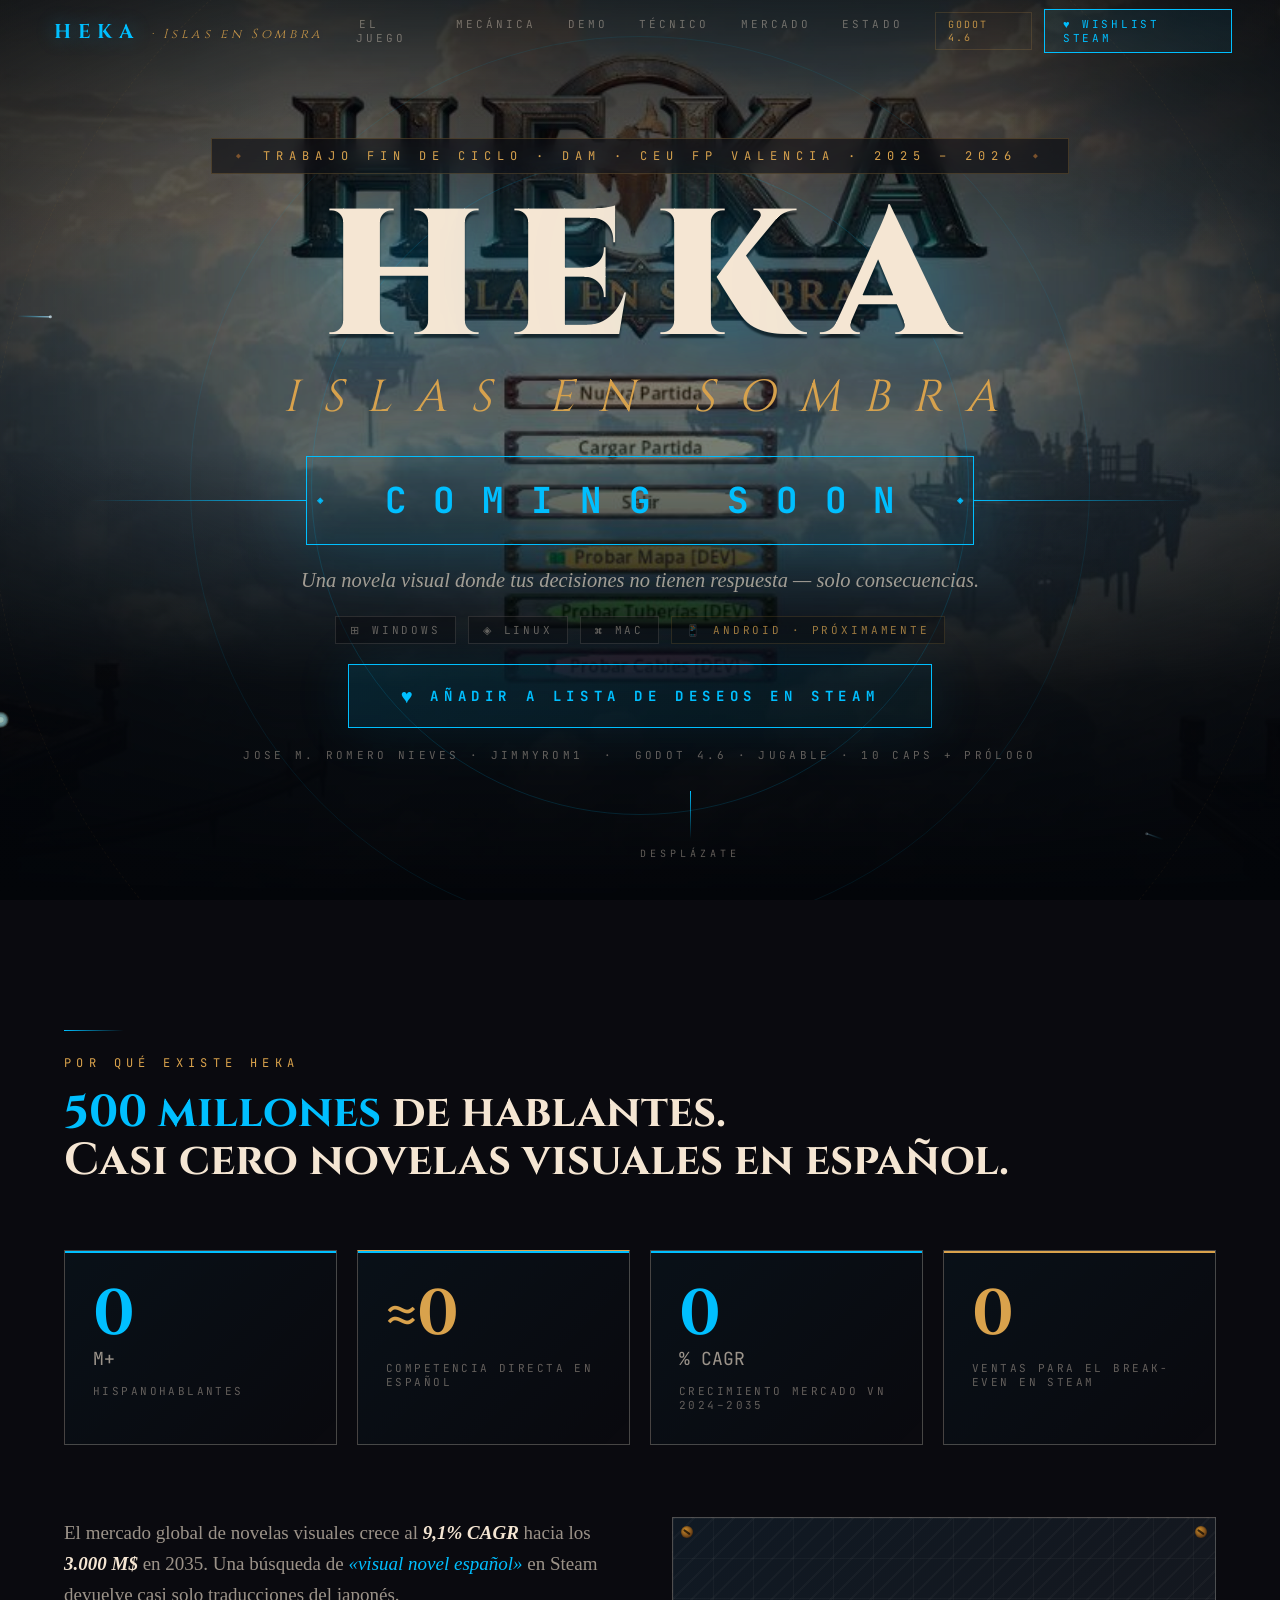
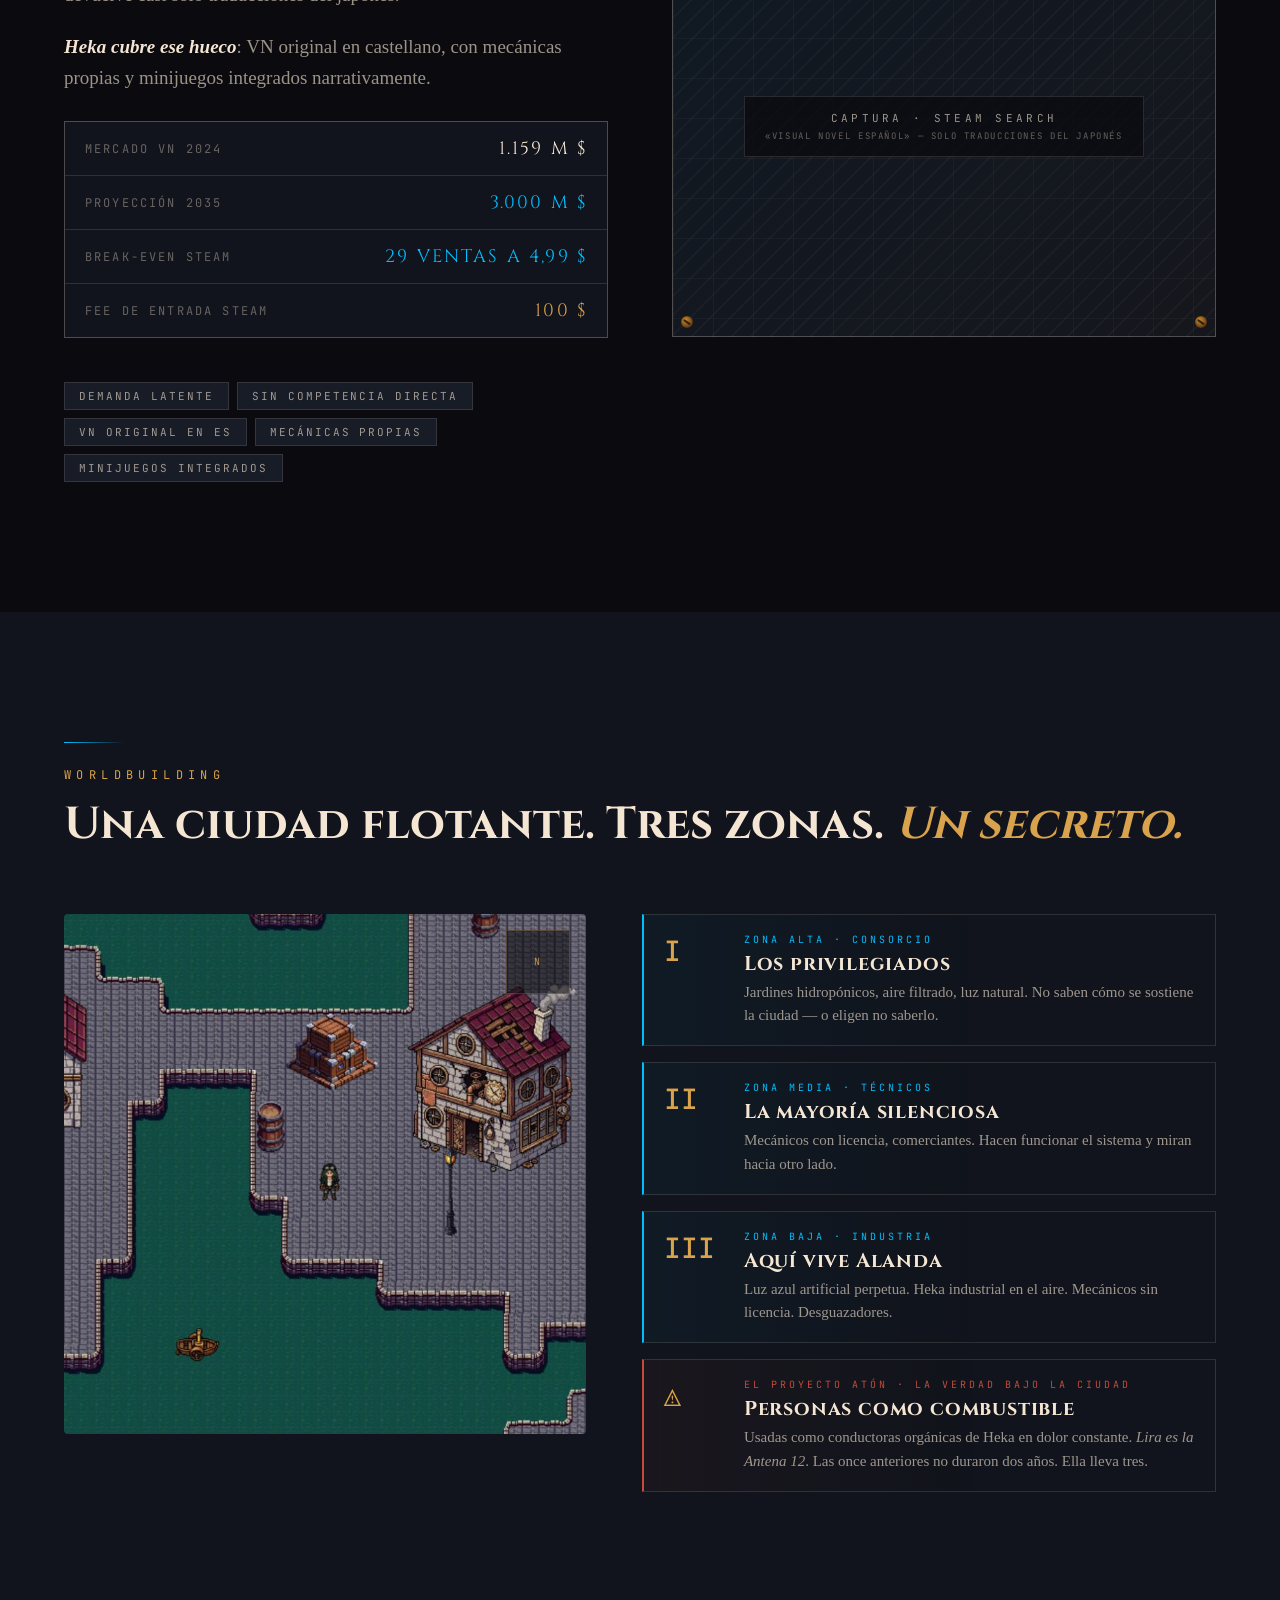
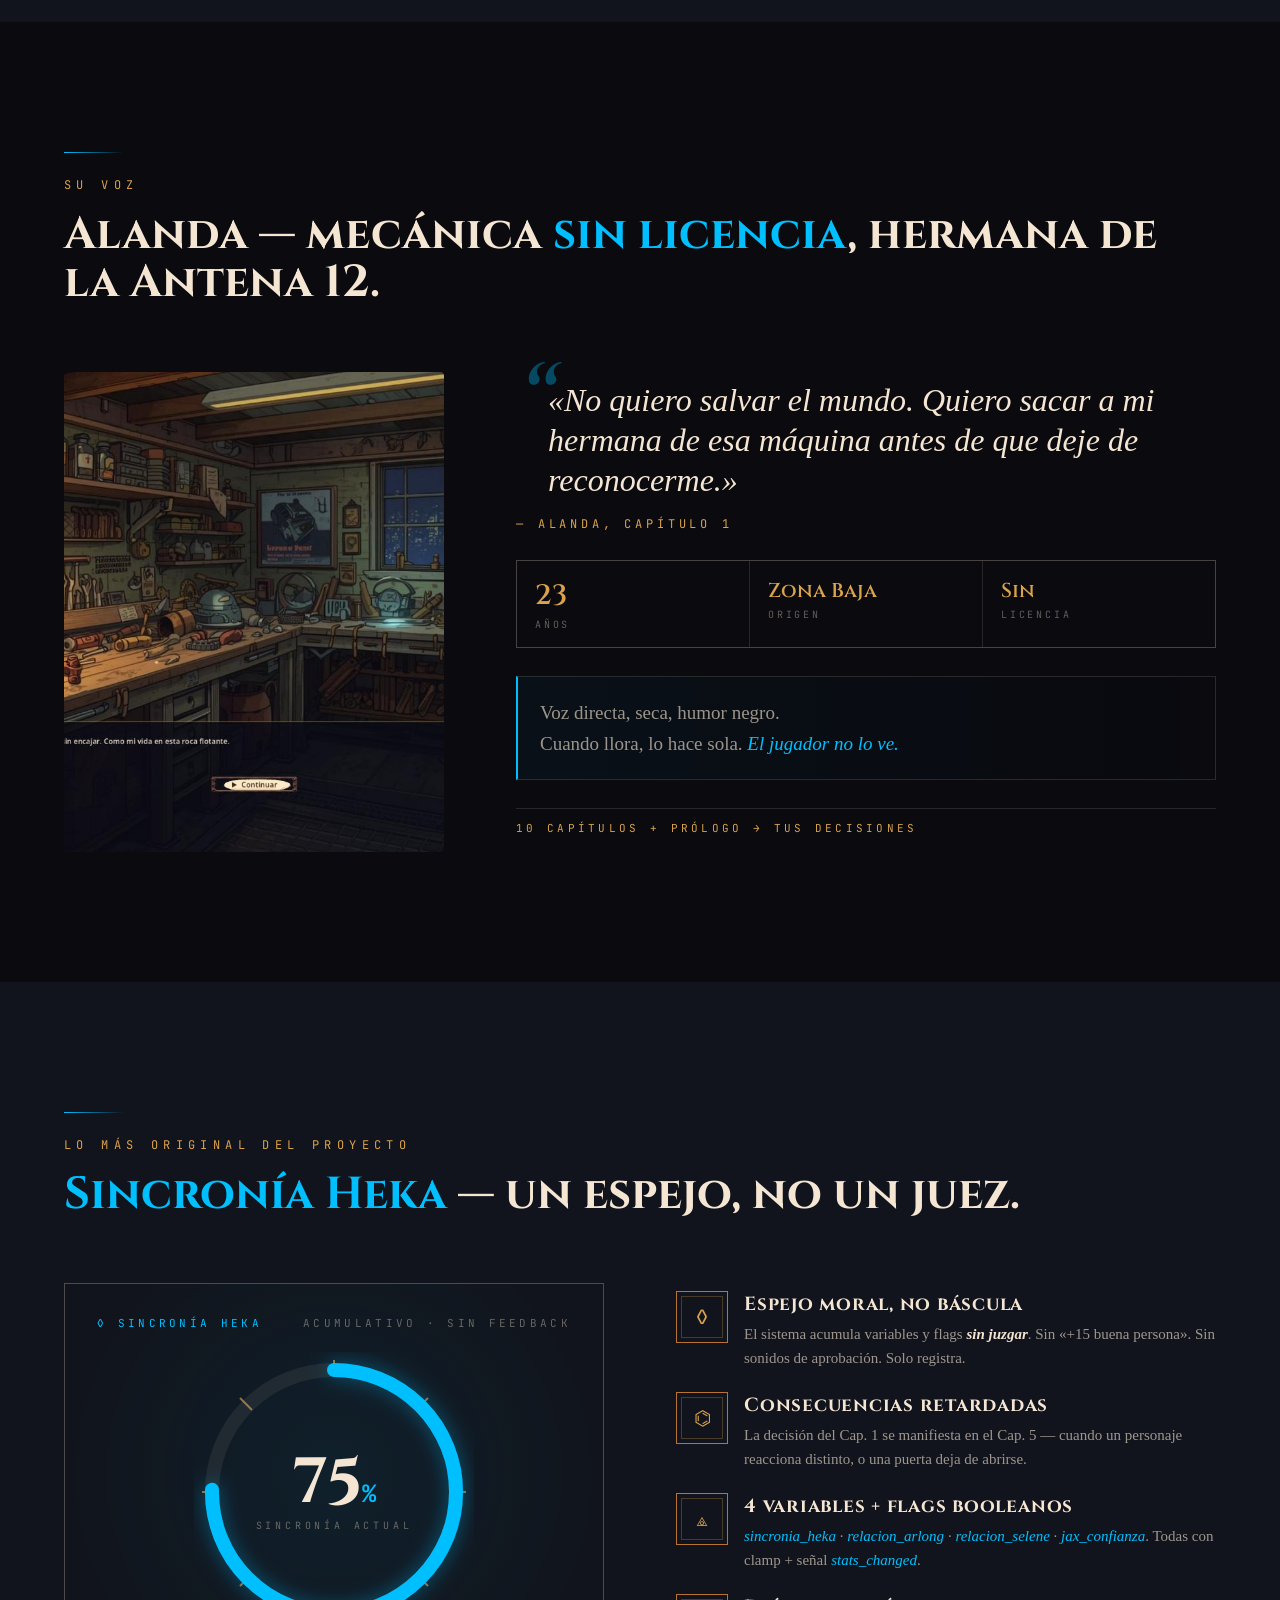
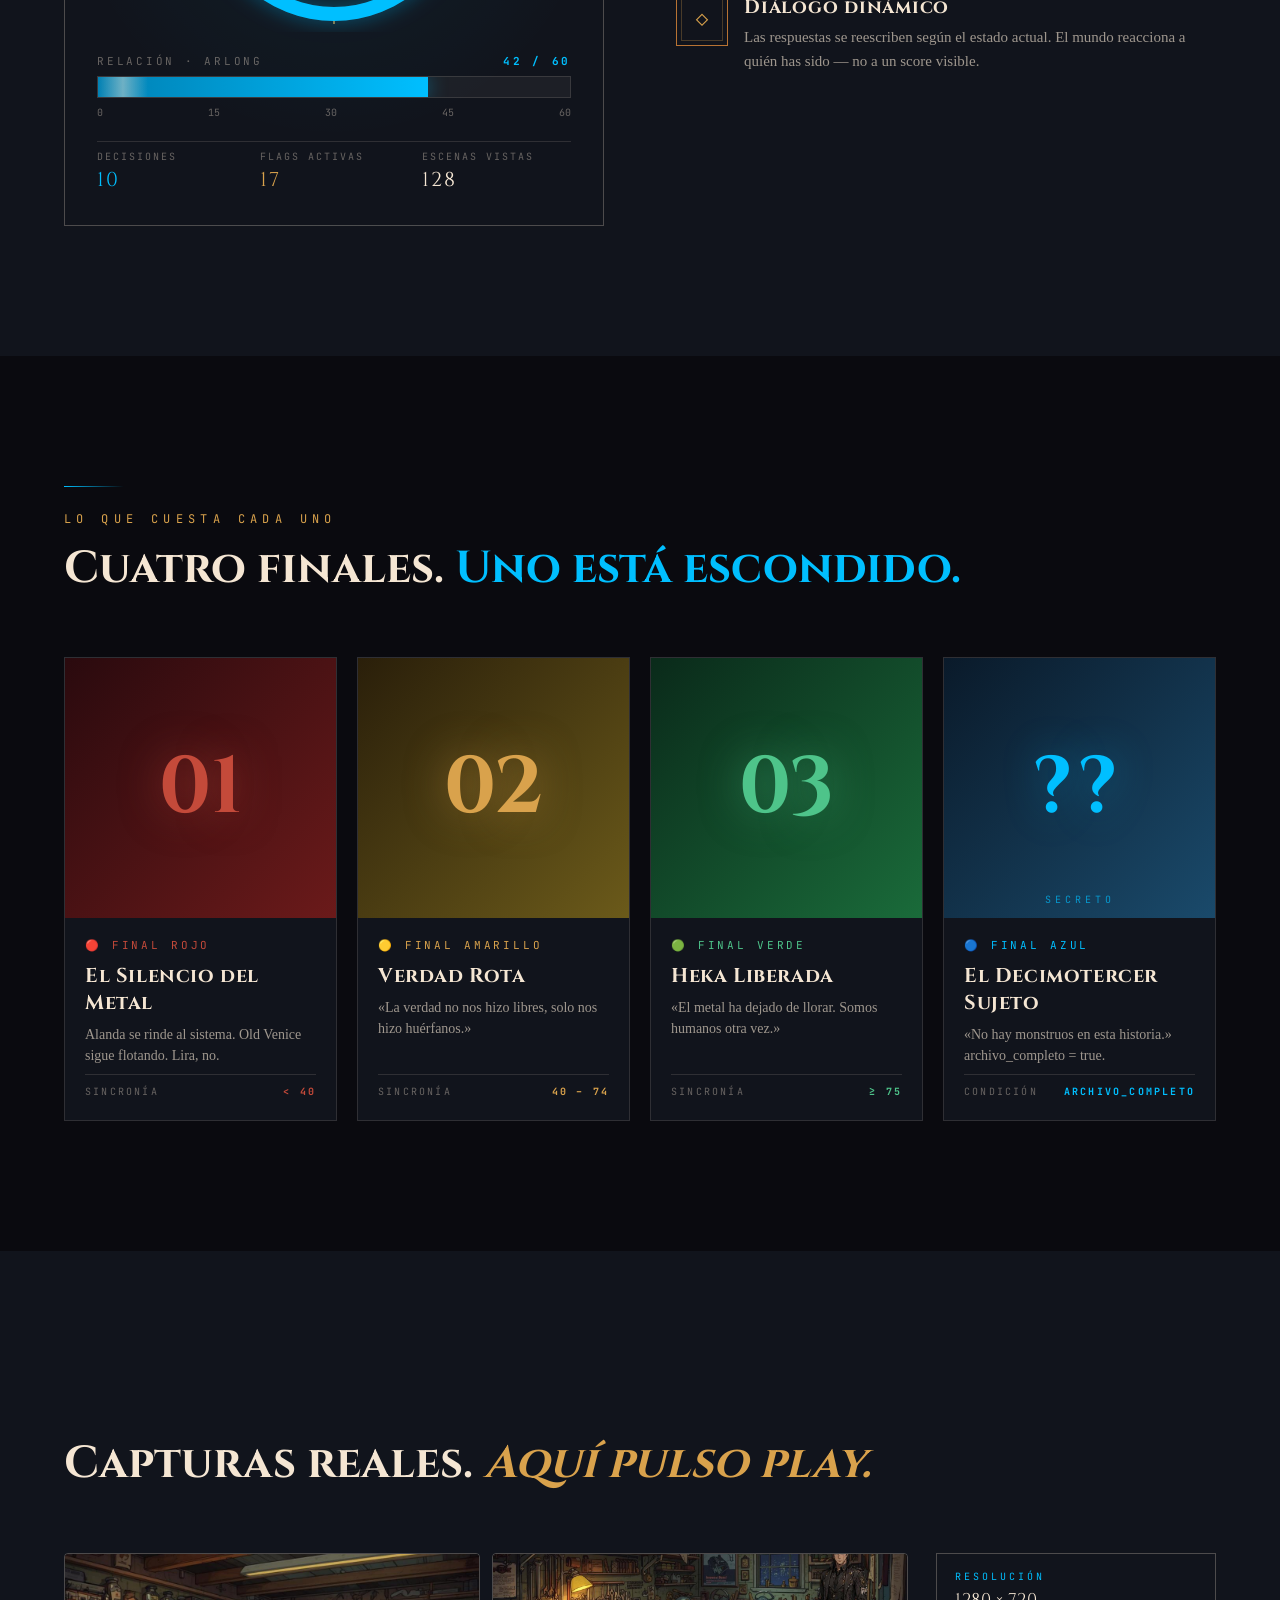
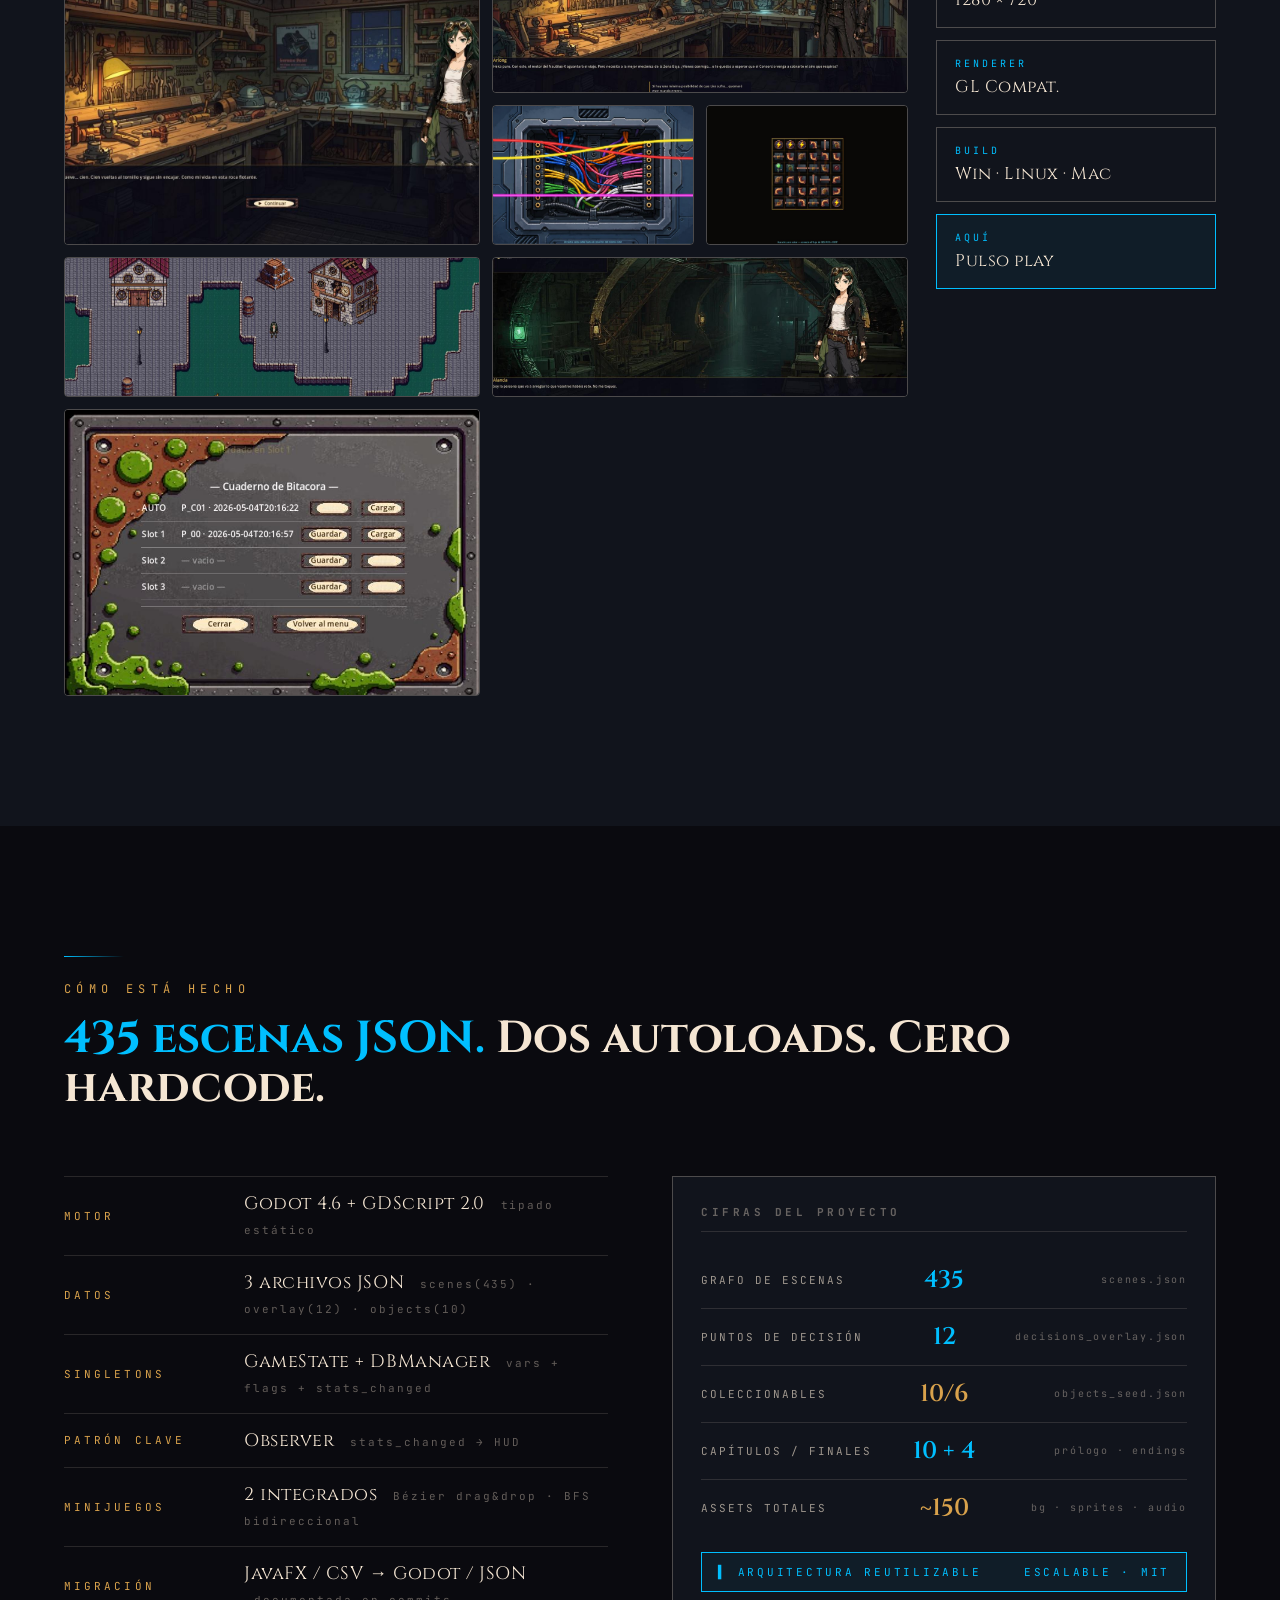
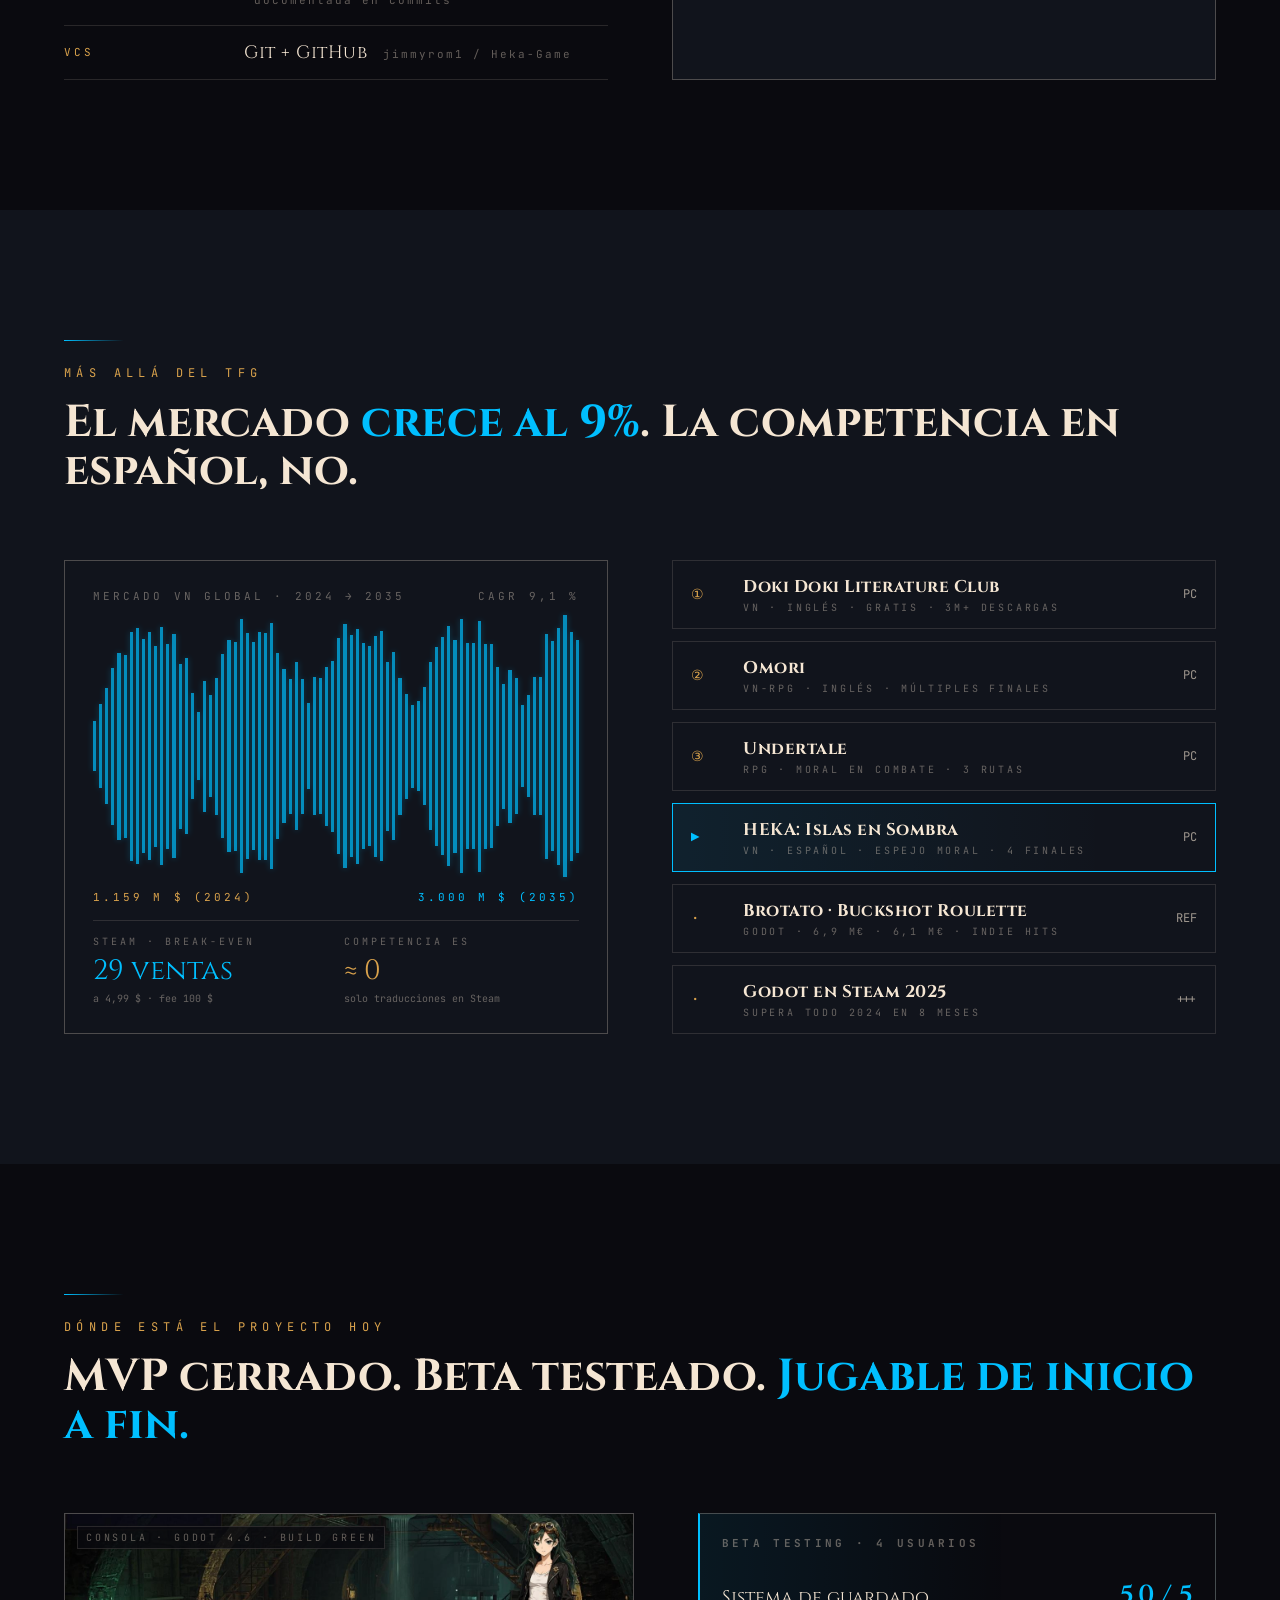
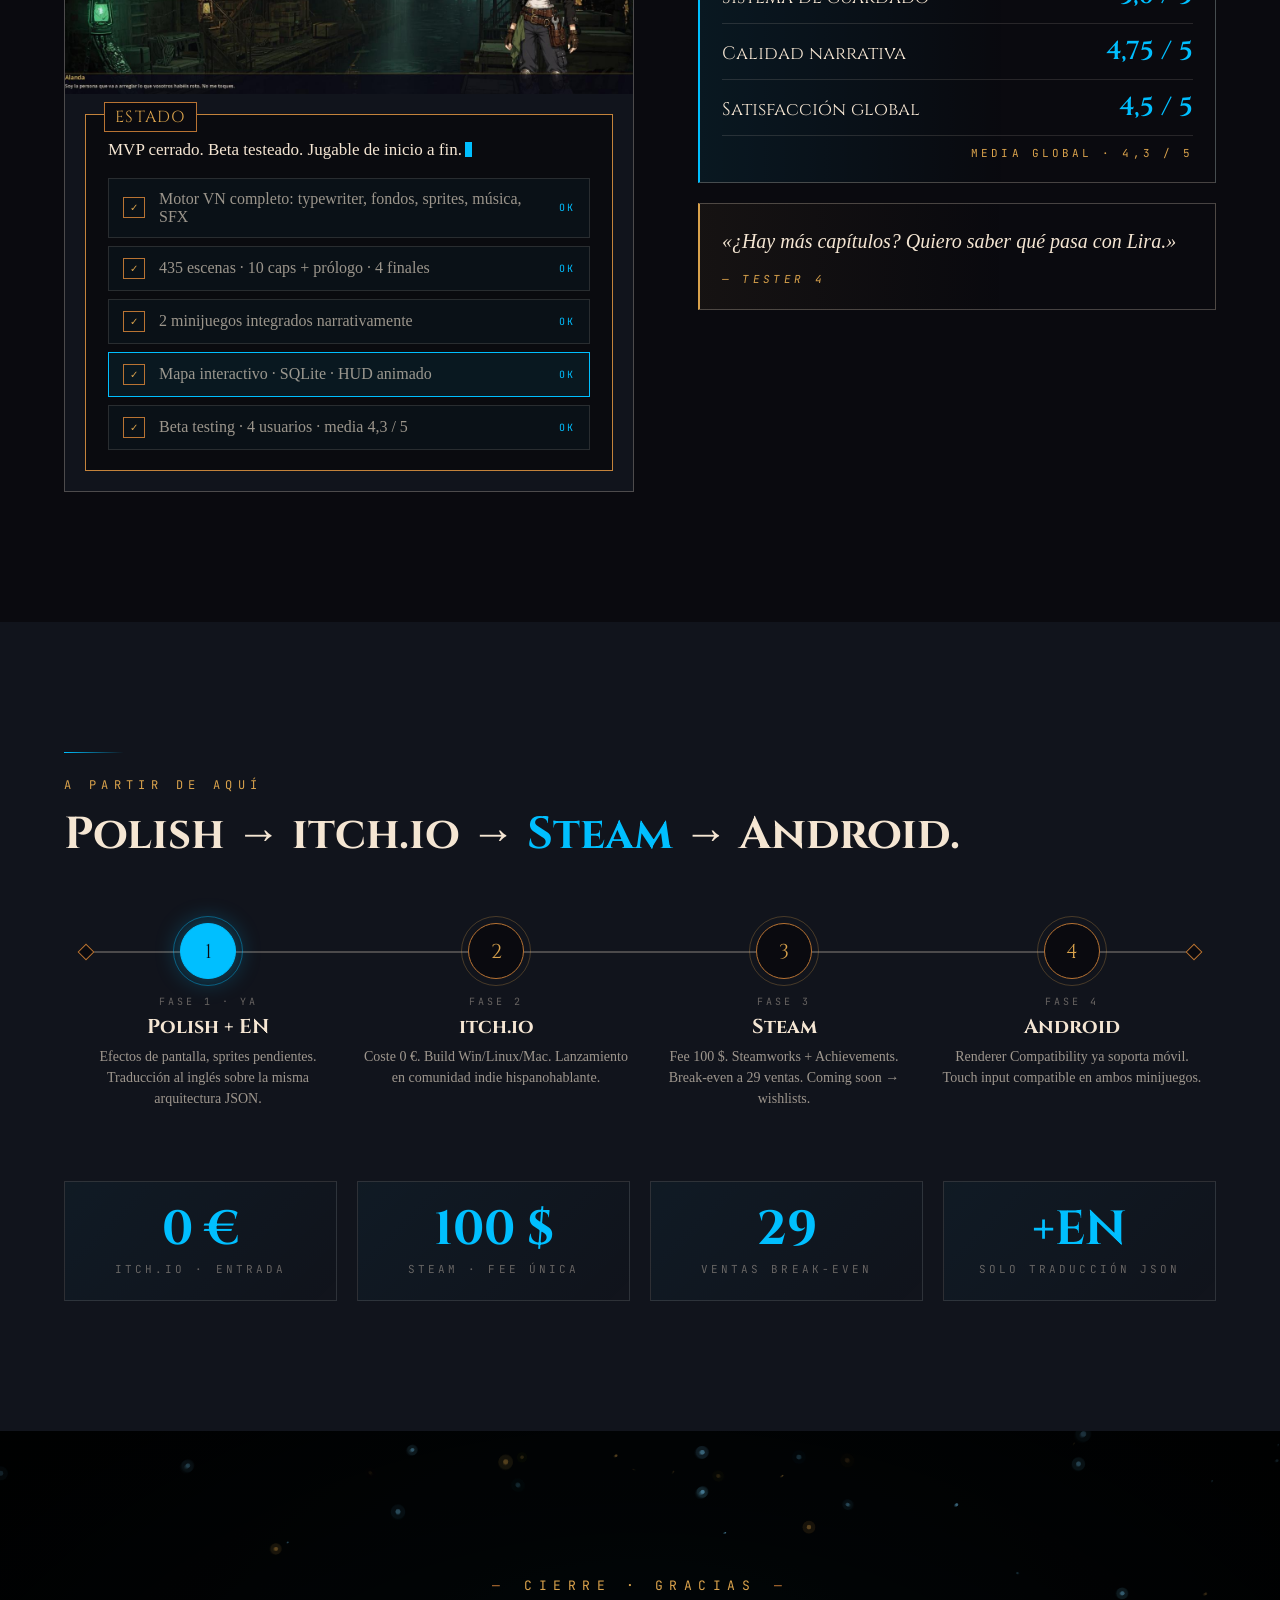
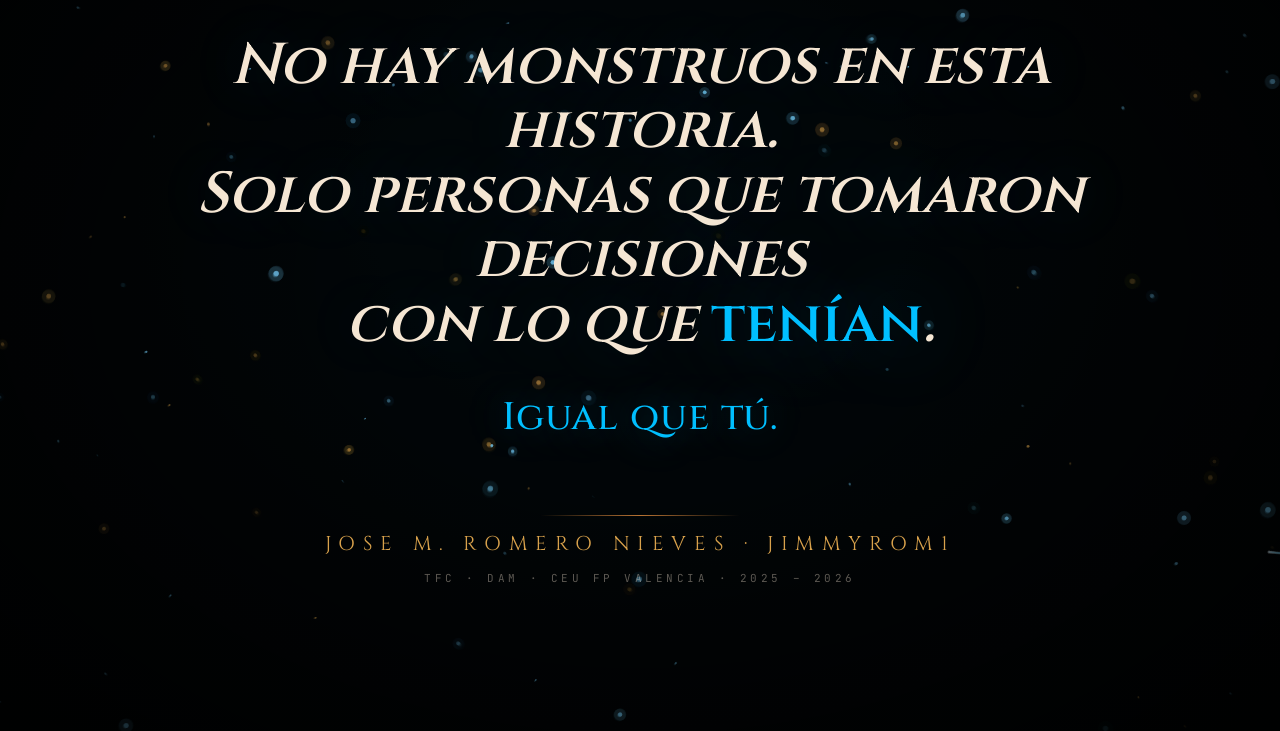
==== commit ff2fa18e: "Fix year 2024-2025 → 2025-2026, scale COMING SOON, add TV/large-screen media query Co-Authored-By: C" ====
--- a/index.html
+++ b/index.html
@@ -2,7 +2,7 @@
 <html lang="es">
 <head>
 <meta charset="utf-8">
-<title>HEKA: Islas en Sombra — Novela Visual · TFG 2024–2025</title>
+<title>HEKA: Islas en Sombra — Novela Visual · TFC 2025–2026</title>
 <meta name="viewport" content="width=device-width, initial-scale=1">
 <meta name="description" content="HEKA: Islas en Sombra — Una novela visual steampunk donde tus decisiones no tienen respuesta, solo consecuencias.">
 <link rel="preconnect" href="https://fonts.googleapis.com">
@@ -343,7 +343,7 @@
   text-indent: .52em;
 }
 .hero-stamp-wrap {
-  display: flex; align-items: center; gap: 0; width: min(800px, 80vw);
+  display: flex; align-items: center; gap: 0; width: min(1100px, 88vw);
 }
 .hero-stamp-wrap::before,
 .hero-stamp-wrap::after {
@@ -353,12 +353,12 @@
 .hero-stamp-wrap::after  { background: linear-gradient(270deg, transparent, var(--heka)); }
 .hero-stamp {
   flex-shrink: 0;
-  font-family: var(--mono); font-size: 13px; font-weight: 700;
+  font-family: var(--mono); font-size: clamp(20px, 2.8vw, 42px); font-weight: 700;
   letter-spacing: .75em; text-transform: uppercase;
-  color: var(--heka); padding: 11px 36px; text-indent: .75em;
+  color: var(--heka); padding: clamp(14px, 1.5vw, 24px) clamp(40px, 4vw, 72px); text-indent: .75em;
   border: 1px solid var(--heka);
   background: rgba(0,191,255,.05);
-  box-shadow: 0 0 50px rgba(0,191,255,.1), inset 0 0 20px rgba(0,191,255,.04);
+  box-shadow: 0 0 80px rgba(0,191,255,.18), inset 0 0 30px rgba(0,191,255,.06);
   position: relative;
 }
 .hero-stamp::before,.hero-stamp::after {
@@ -1090,6 +1090,54 @@
 .cierre-meta {
   font-family: var(--mono); font-size: 11px; letter-spacing: .32em;
   text-transform: uppercase; color: var(--paper-d);
+}
+
+/* ── TV / large-screen (≥1600px) ── */
+@media screen and (min-width: 1600px) {
+  :root {
+    --max:   1560px;
+    --nav-h: 76px;
+  }
+  .section { padding: 160px 0; }
+  .container { padding: 0 80px; }
+
+  /* Nav */
+  .nav-logo  { font-size: 22px; }
+  .nav-link  { font-size: 13px; }
+  .nav-tag   { font-size: 12px; }
+  .nav-cta   { font-size: 13px; padding: 9px 22px; }
+
+  /* Hero */
+  .hero-badge   { font-size: 15px; padding: 11px 30px; }
+  .hero-tagline { font-size: clamp(20px, 2vw, 30px); }
+  .hero-author  { font-size: 14px; }
+  .hero-platform { font-size: 13px; padding: 8px 18px; }
+
+  /* Section labels */
+  .section-eyebrow { font-size: 15px; }
+  .section-title   { font-size: clamp(42px, 4vw, 78px); }
+
+  /* Body text */
+  .problema-text p { font-size: 22px; }
+  .prot-desc       { font-size: 22px; }
+  .mech-item p     { font-size: 18px; }
+  .zone-card p     { font-size: 18px; }
+  .tl-body p       { font-size: 17px; }
+  .final-card p    { font-size: 17px; }
+  .dialog-text     { font-size: 20px; }
+  .check-item      { font-size: 19px; }
+
+  /* Tags / chips */
+  .chip      { font-size: 13px; padding: 8px 18px; }
+  .stat-label { font-size: 14px; }
+  .spec-v    { font-size: 20px; }
+  .stack-v   { font-size: 22px; }
+  .track-item h3 { font-size: 20px; }
+  .track-role    { font-size: 13px; }
+
+  /* Cierre */
+  .cierre-meta { font-size: 14px; }
+  .cierre-name { font-size: 24px; }
 }
 
 /* ── Prefers-reduced-motion ── */
@@ -1203,7 +1251,7 @@
   <div class="hero-content">
     <div class="hero-badge a">
       <span class="sep">◆</span>
-      TRABAJO FIN DE CICLO · DAM · CEU FP VALENCIA · 2024 – 2025
+      TRABAJO FIN DE CICLO · DAM · CEU FP VALENCIA · 2025 – 2026
       <span class="sep">◆</span>
     </div>
 
@@ -1763,7 +1811,7 @@
     <div class="cierre-sig a" data-d="4">
       <div class="cierre-line"></div>
       <div class="cierre-name">JOSE M. ROMERO NIEVES · JIMMYROM1</div>
-      <div class="cierre-meta">TFC · DAM · CEU FP VALENCIA · 2024 – 2025</div>
+      <div class="cierre-meta">TFC · DAM · CEU FP VALENCIA · 2025 – 2026</div>
     </div>
   </div>
 </section>
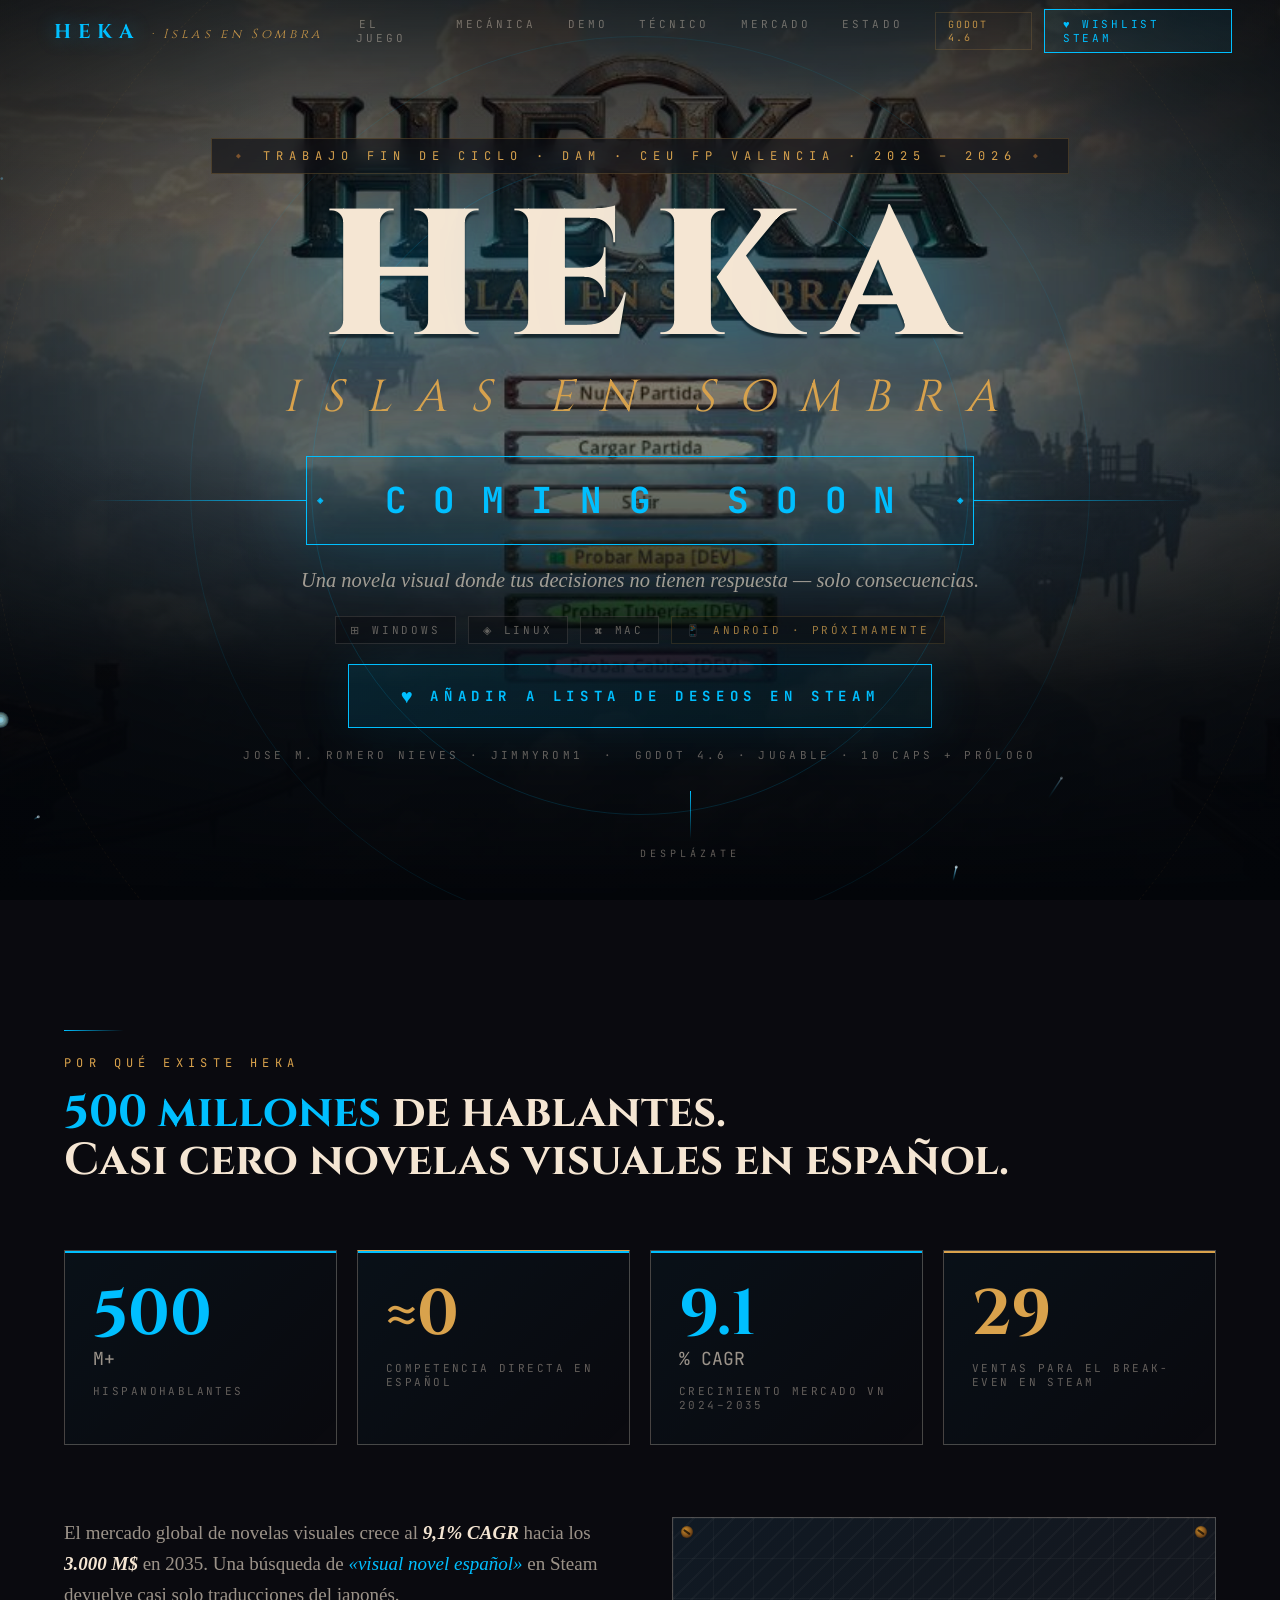
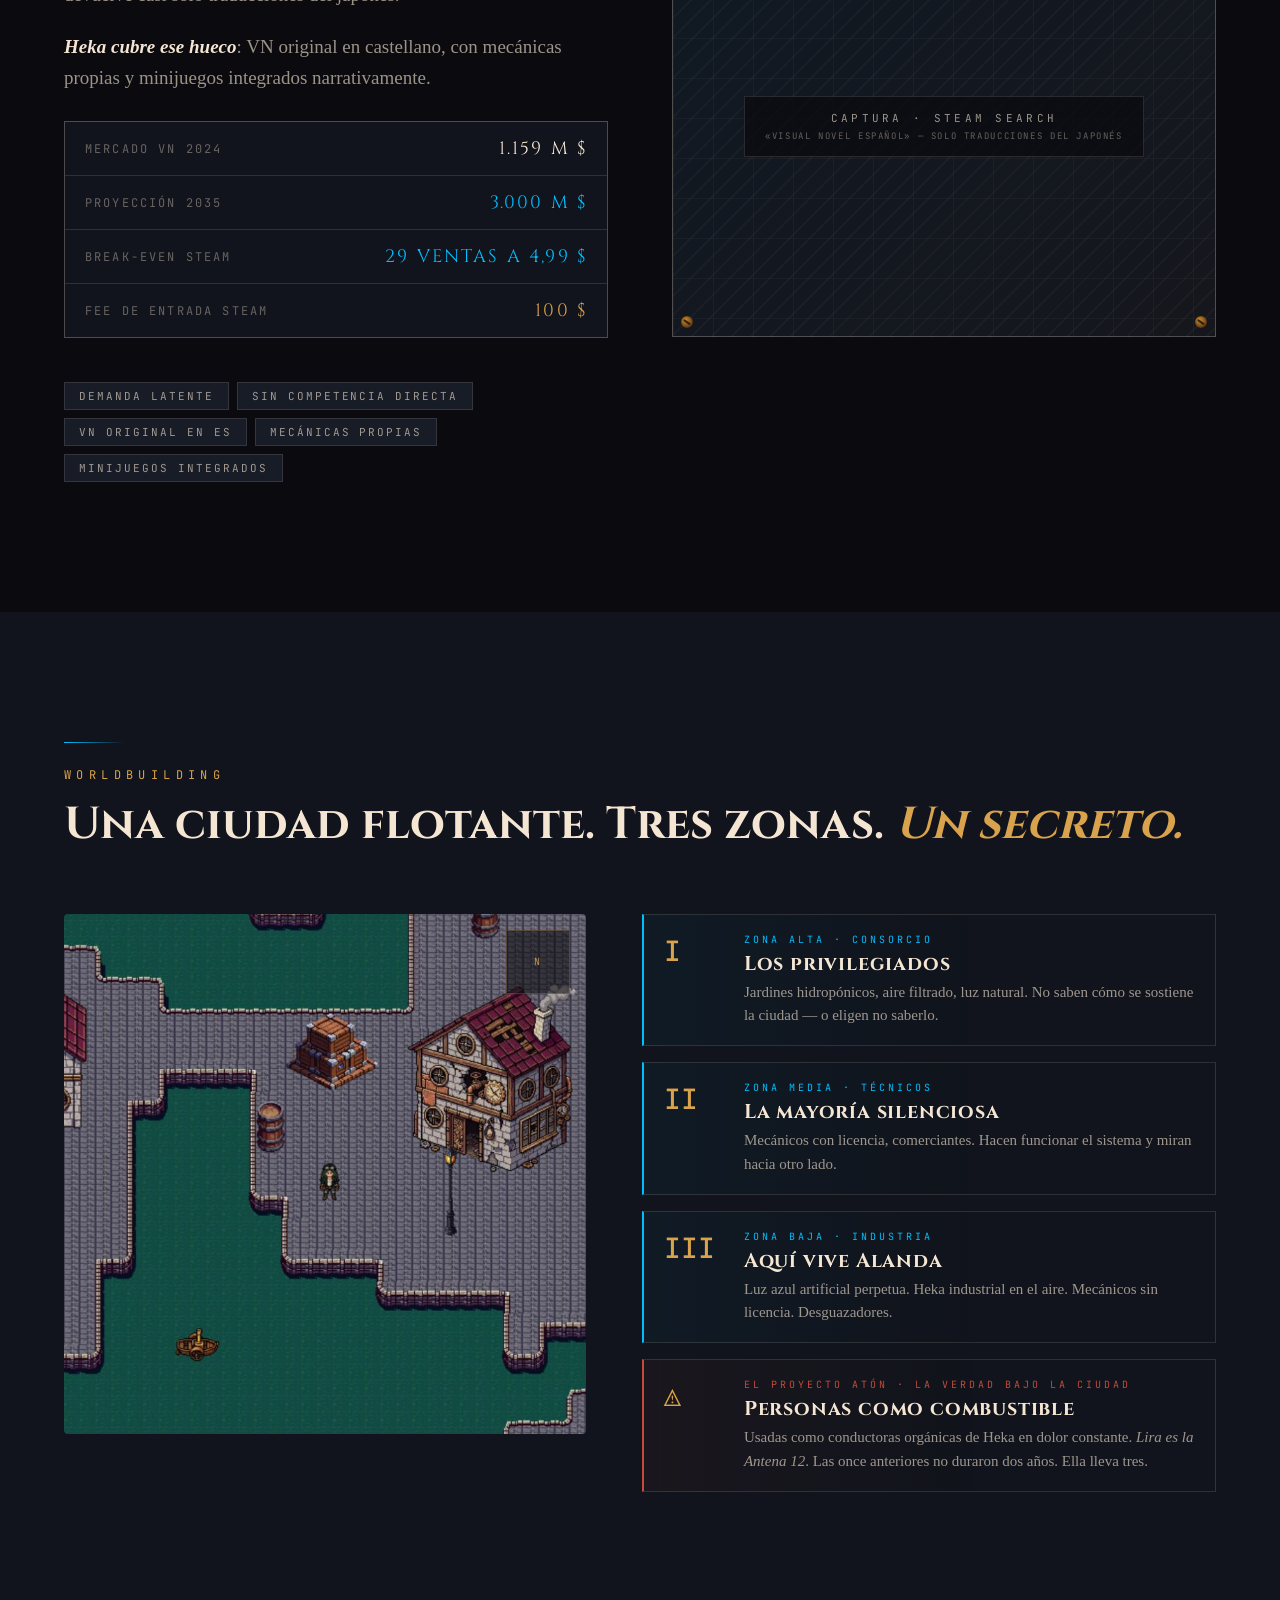
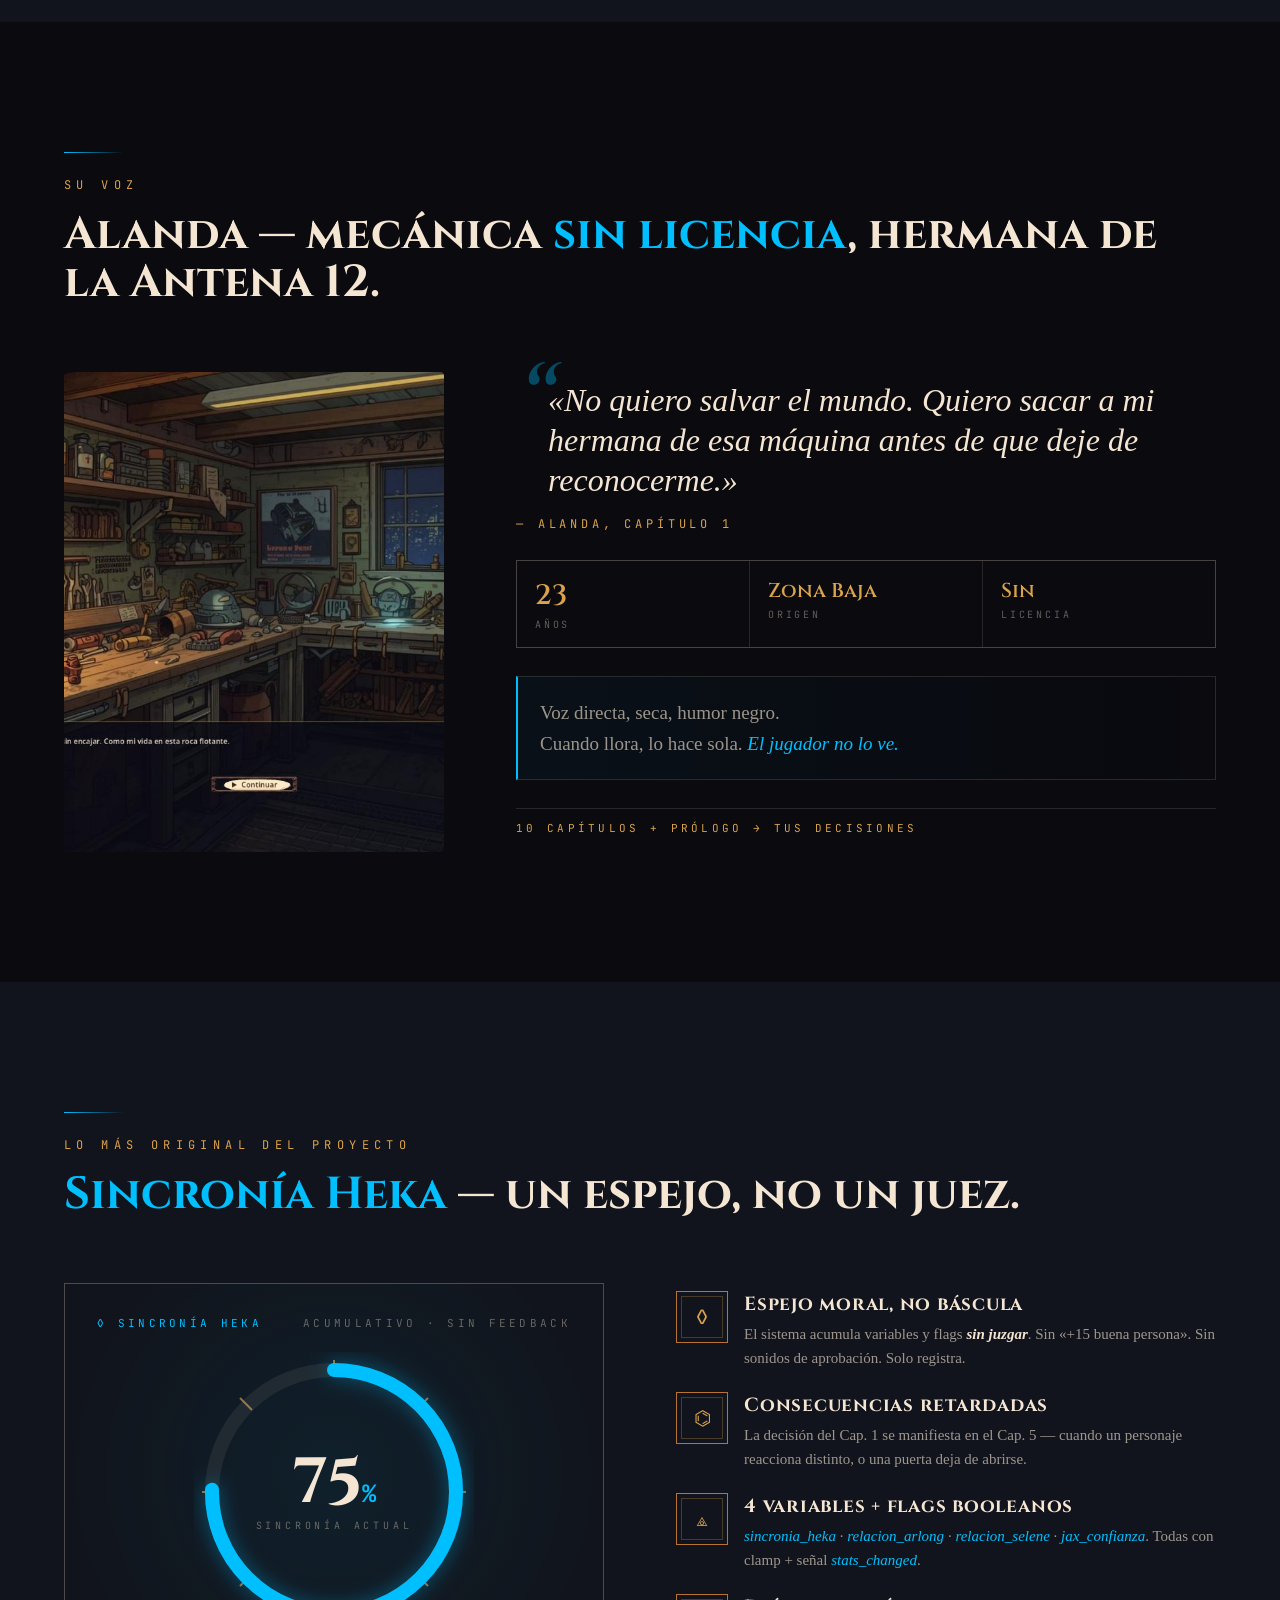
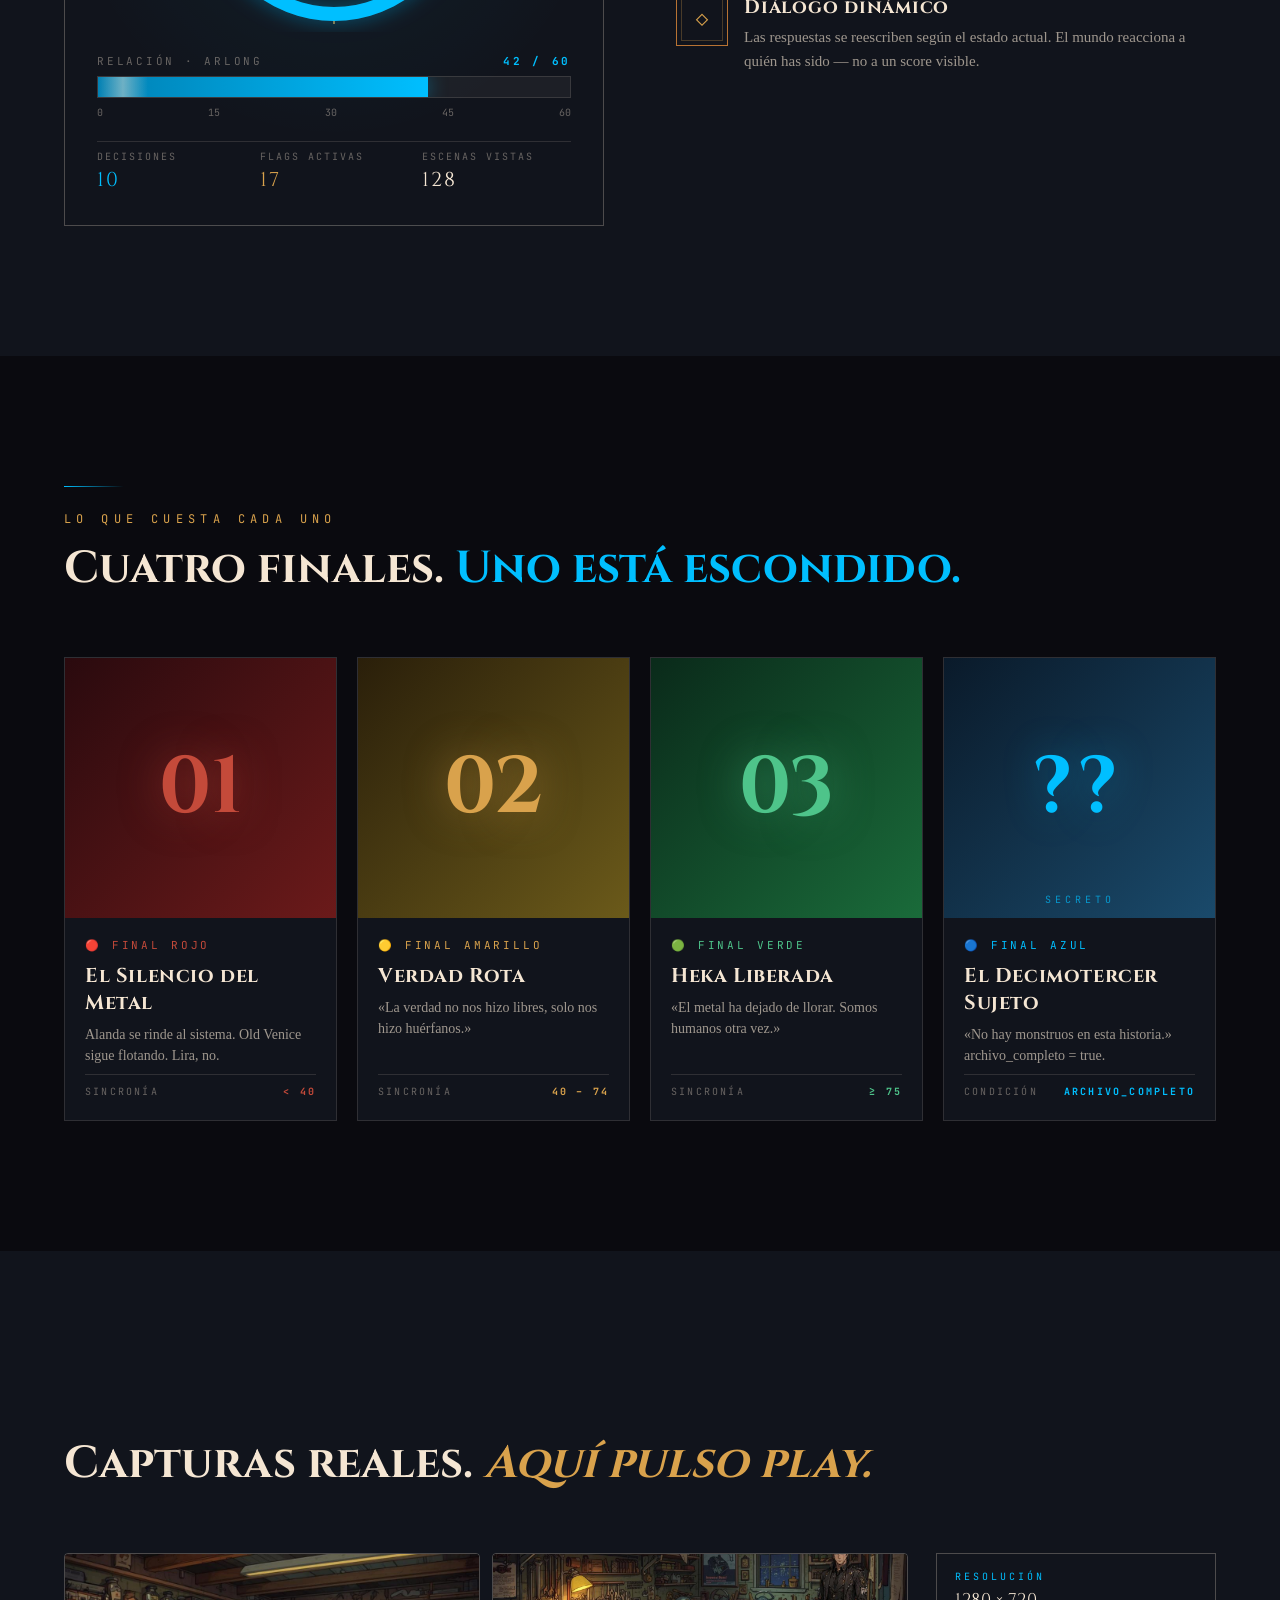
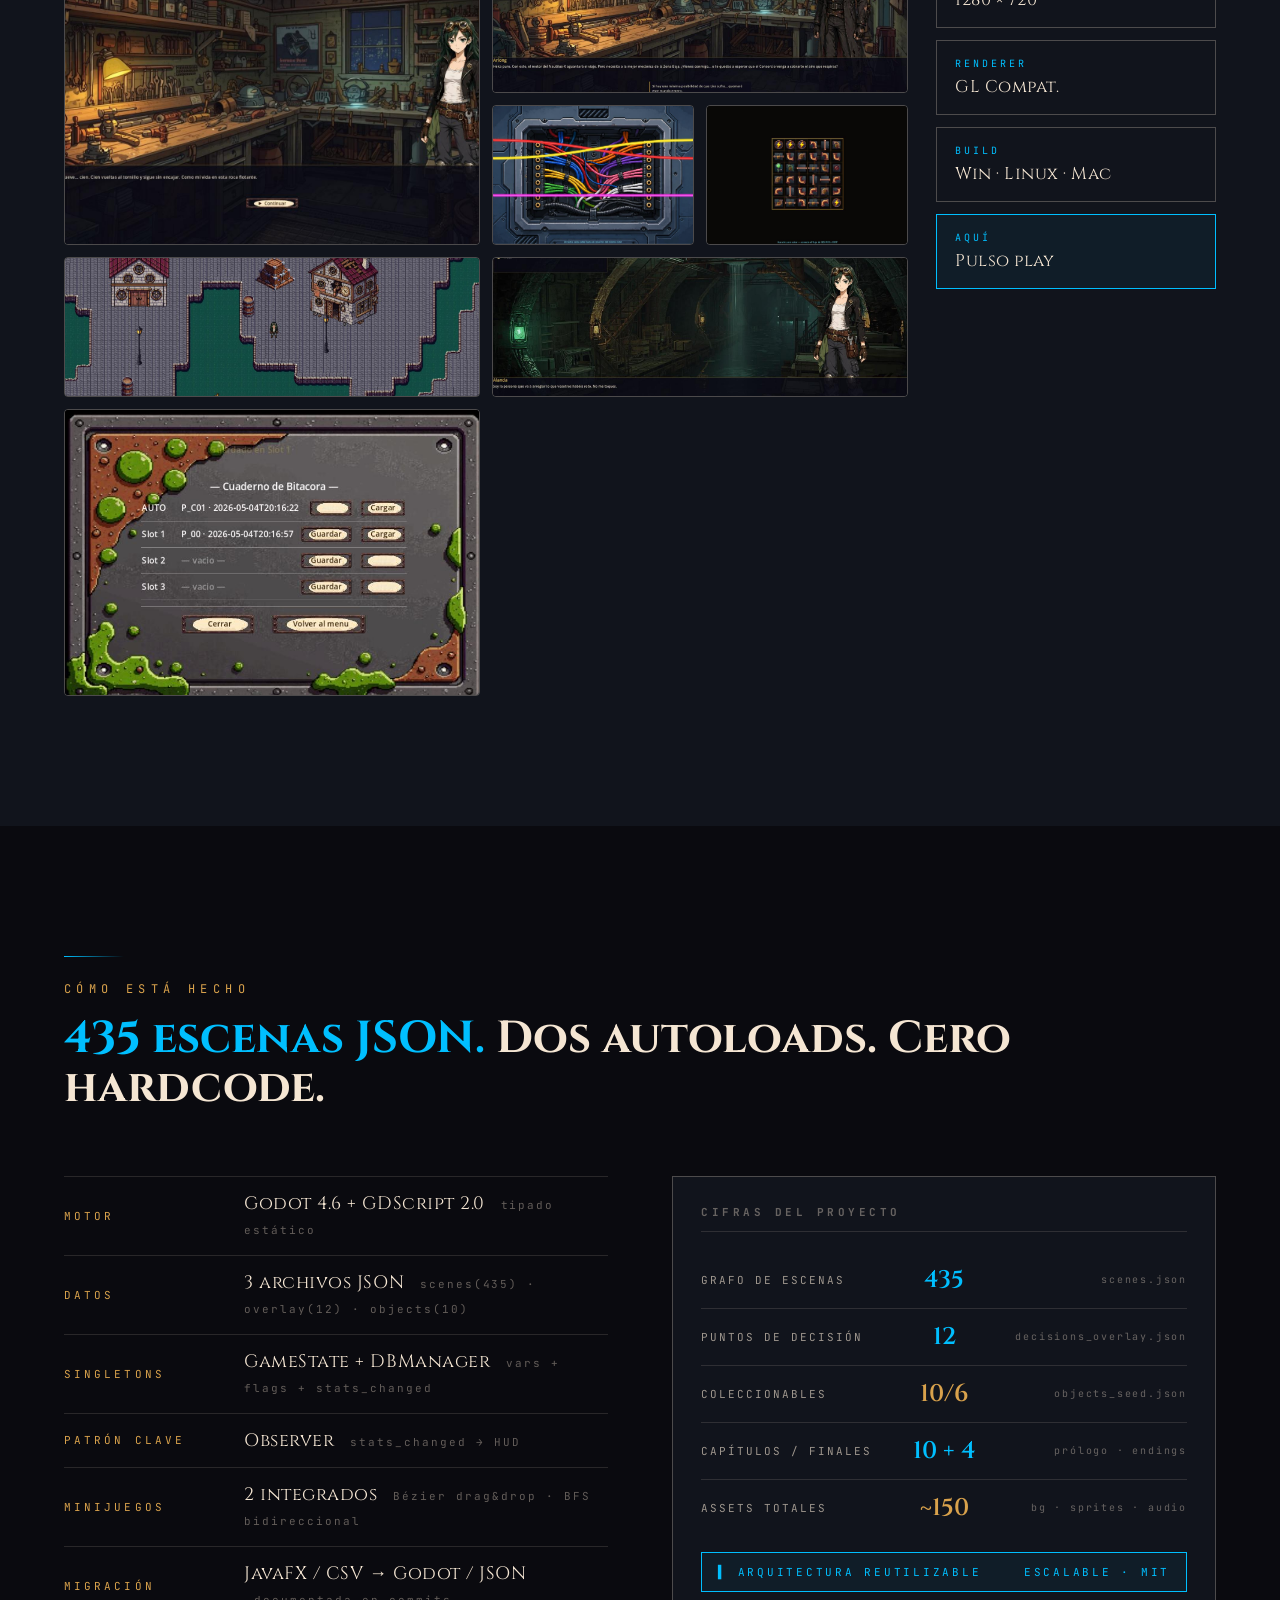
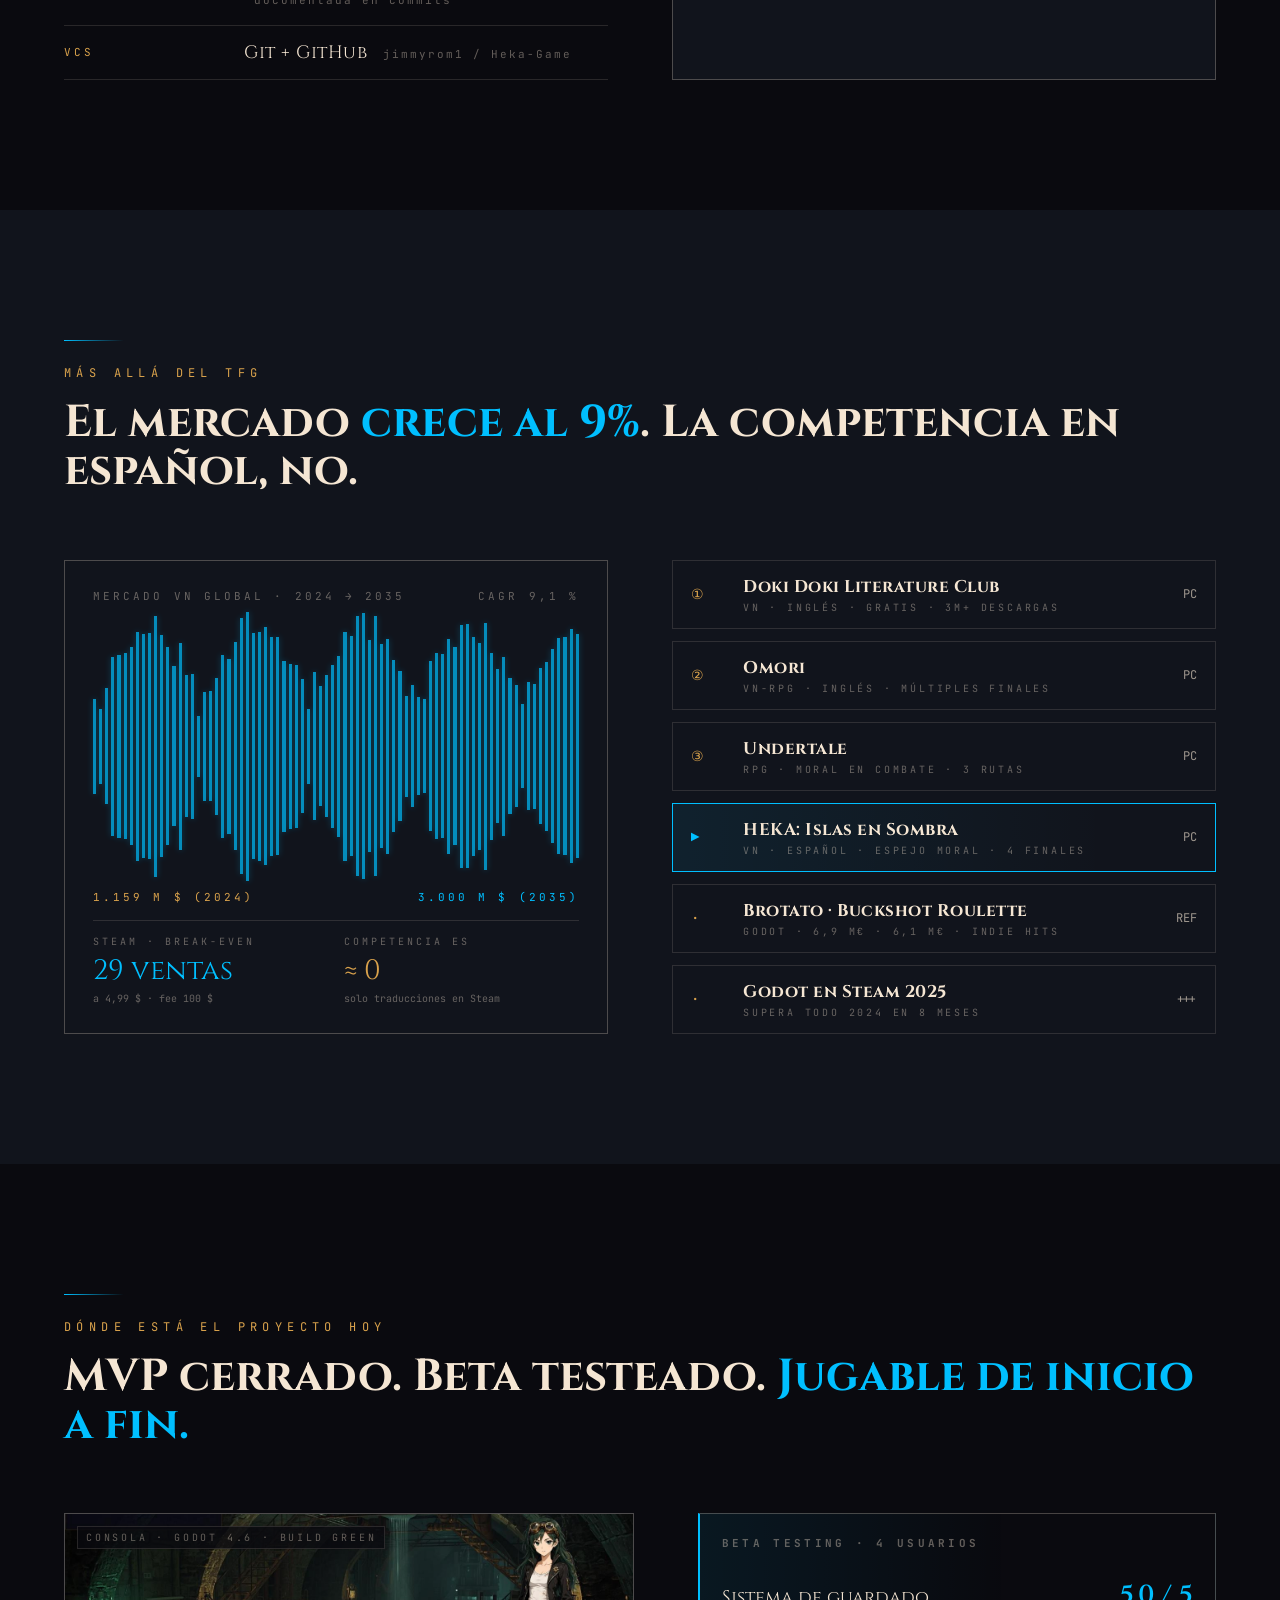
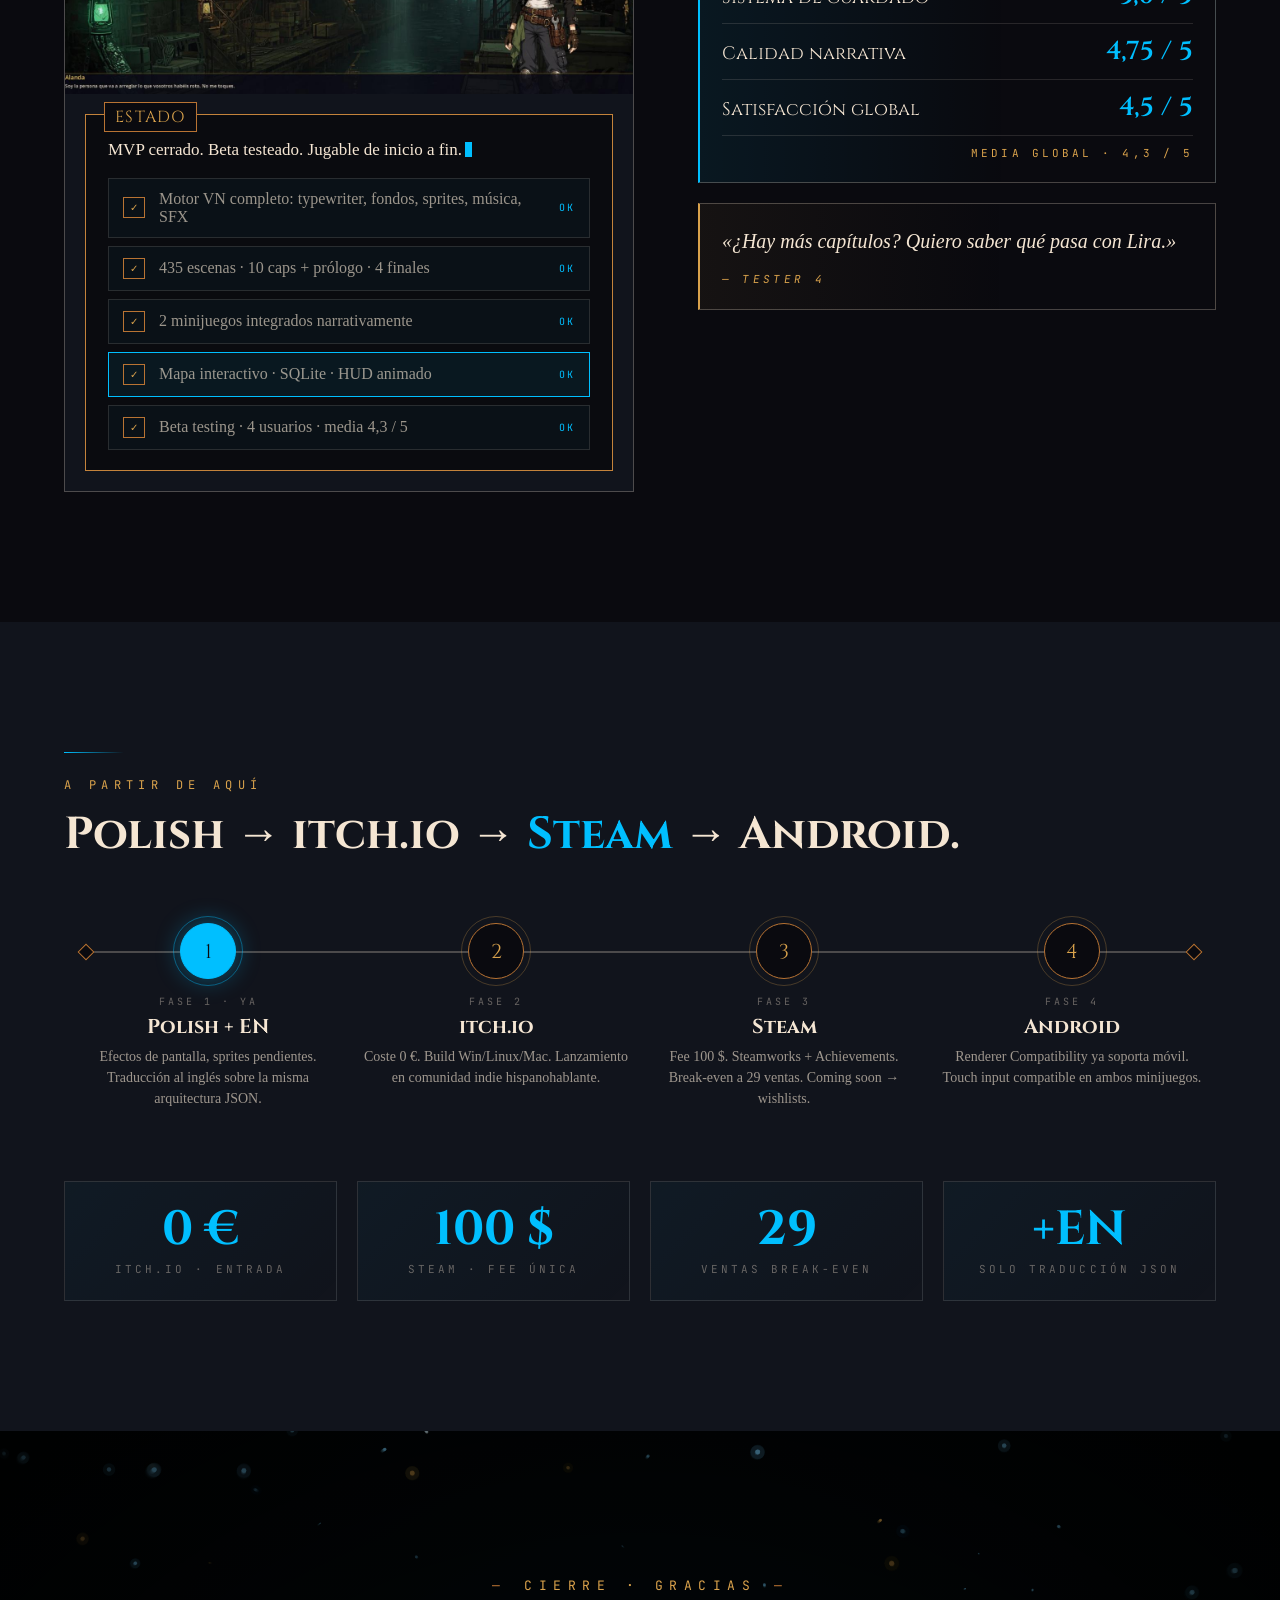
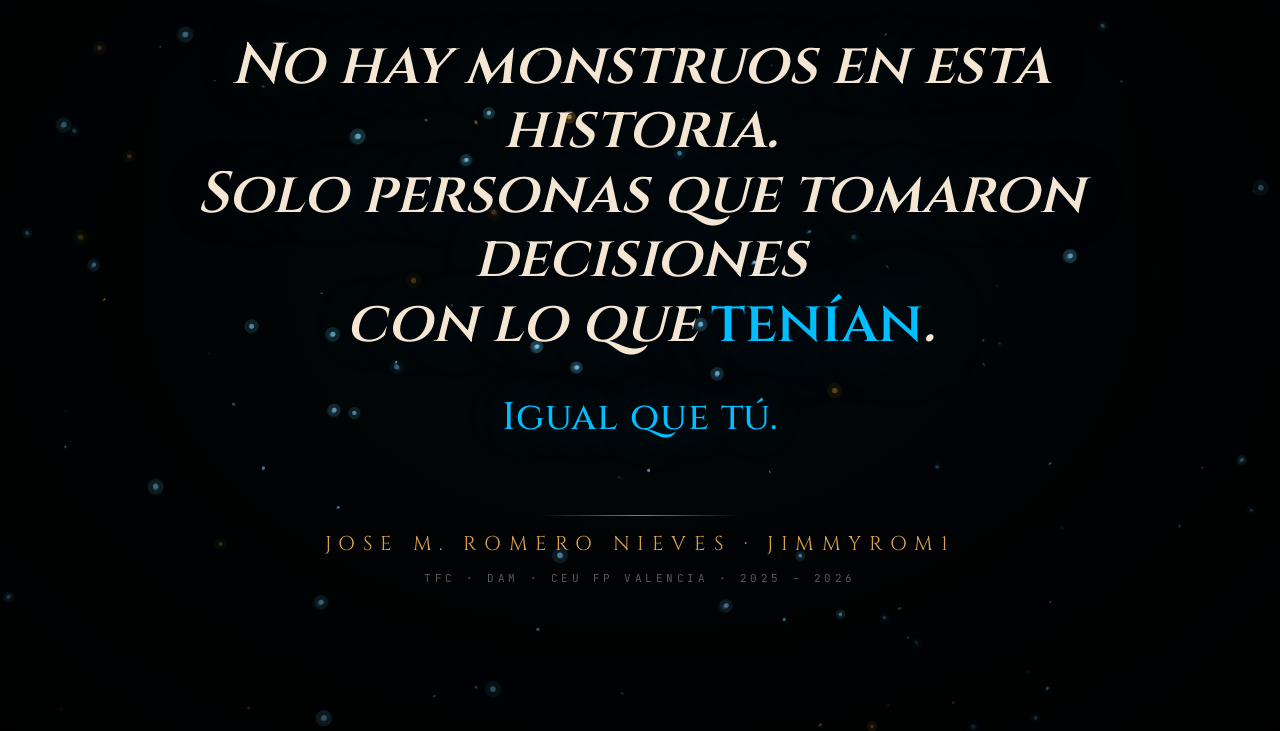
==== commit 099cfe51: "Fix stat counters: hardcode fallback values + fix JS observer to animate children Co-Authored-By: Cl" ====
--- a/index.html
+++ b/index.html
@@ -1305,7 +1305,7 @@
 
     <div class="stat-row">
       <div class="stat-card a" data-d="1">
-        <div class="stat-num" data-count="500">0</div>
+        <div class="stat-num" data-count="500">500</div>
         <div class="stat-unit">M+</div>
         <div class="stat-label">Hispanohablantes</div>
       </div>
@@ -1314,12 +1314,12 @@
         <div class="stat-label">Competencia directa en español</div>
       </div>
       <div class="stat-card a" data-d="3">
-        <div class="stat-num" data-count-dec="9.1">0</div>
+        <div class="stat-num" data-count-dec="9.1">9,1</div>
         <div class="stat-unit">% CAGR</div>
         <div class="stat-label">Crecimiento Mercado VN 2024–2035</div>
       </div>
       <div class="stat-card gold a" data-d="4">
-        <div class="stat-num" data-count="29">0</div>
+        <div class="stat-num" data-count="29">29</div>
         <div class="stat-label">Ventas para el break-even en Steam</div>
       </div>
     </div>
@@ -1948,9 +1948,12 @@
   entries.forEach(entry => {
     if (!entry.isIntersecting) return;
     entry.target.classList.add('in');
-    // counter
+    // counter on self
     if (entry.target.dataset.count) animateCount(entry.target, +entry.target.dataset.count);
     if (entry.target.dataset.countDec) animateCount(entry.target, +entry.target.dataset.countDec, 1800, true);
+    // counter on children (stat-num inside stat-card, etc.)
+    entry.target.querySelectorAll('[data-count]').forEach(el => animateCount(el, +el.dataset.count));
+    entry.target.querySelectorAll('[data-count-dec]').forEach(el => animateCount(el, +el.dataset.countDec, 1800, true));
     io.unobserve(entry.target);
   });
 }, { threshold: 0.12 });
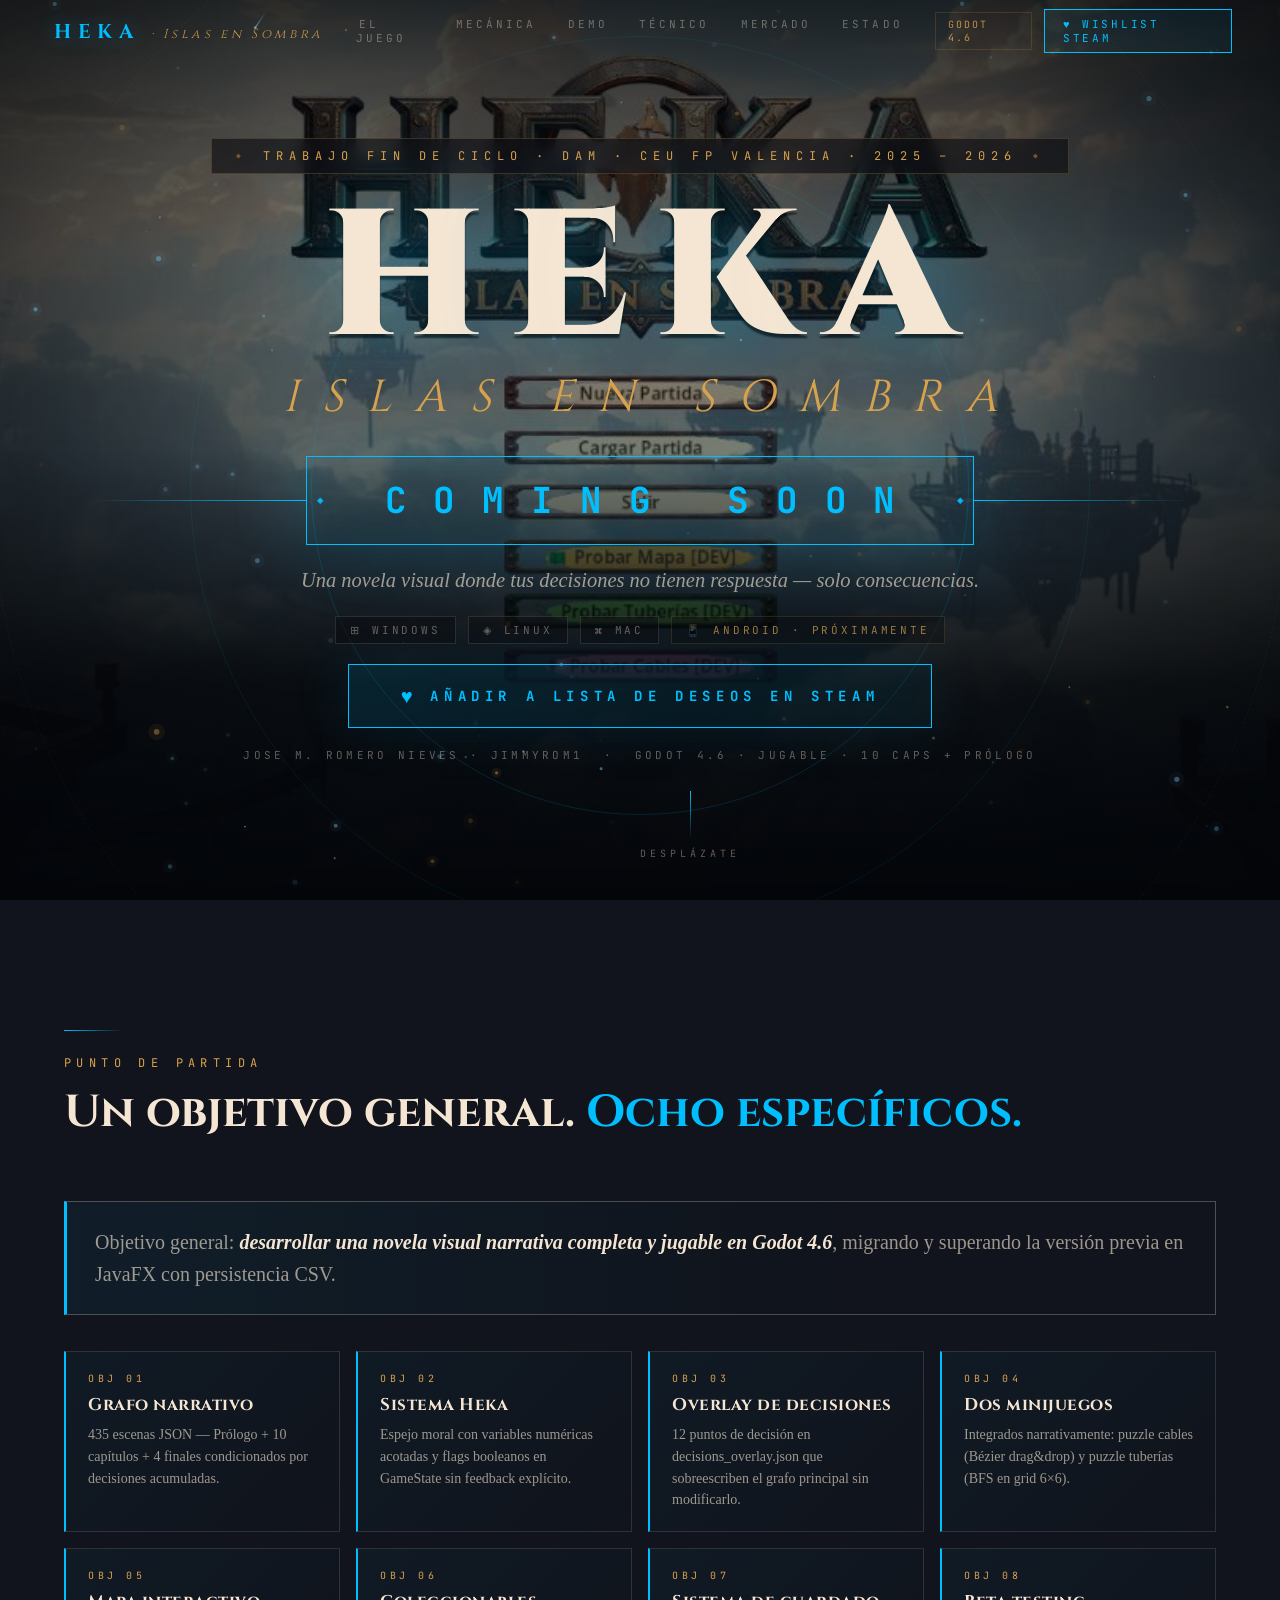
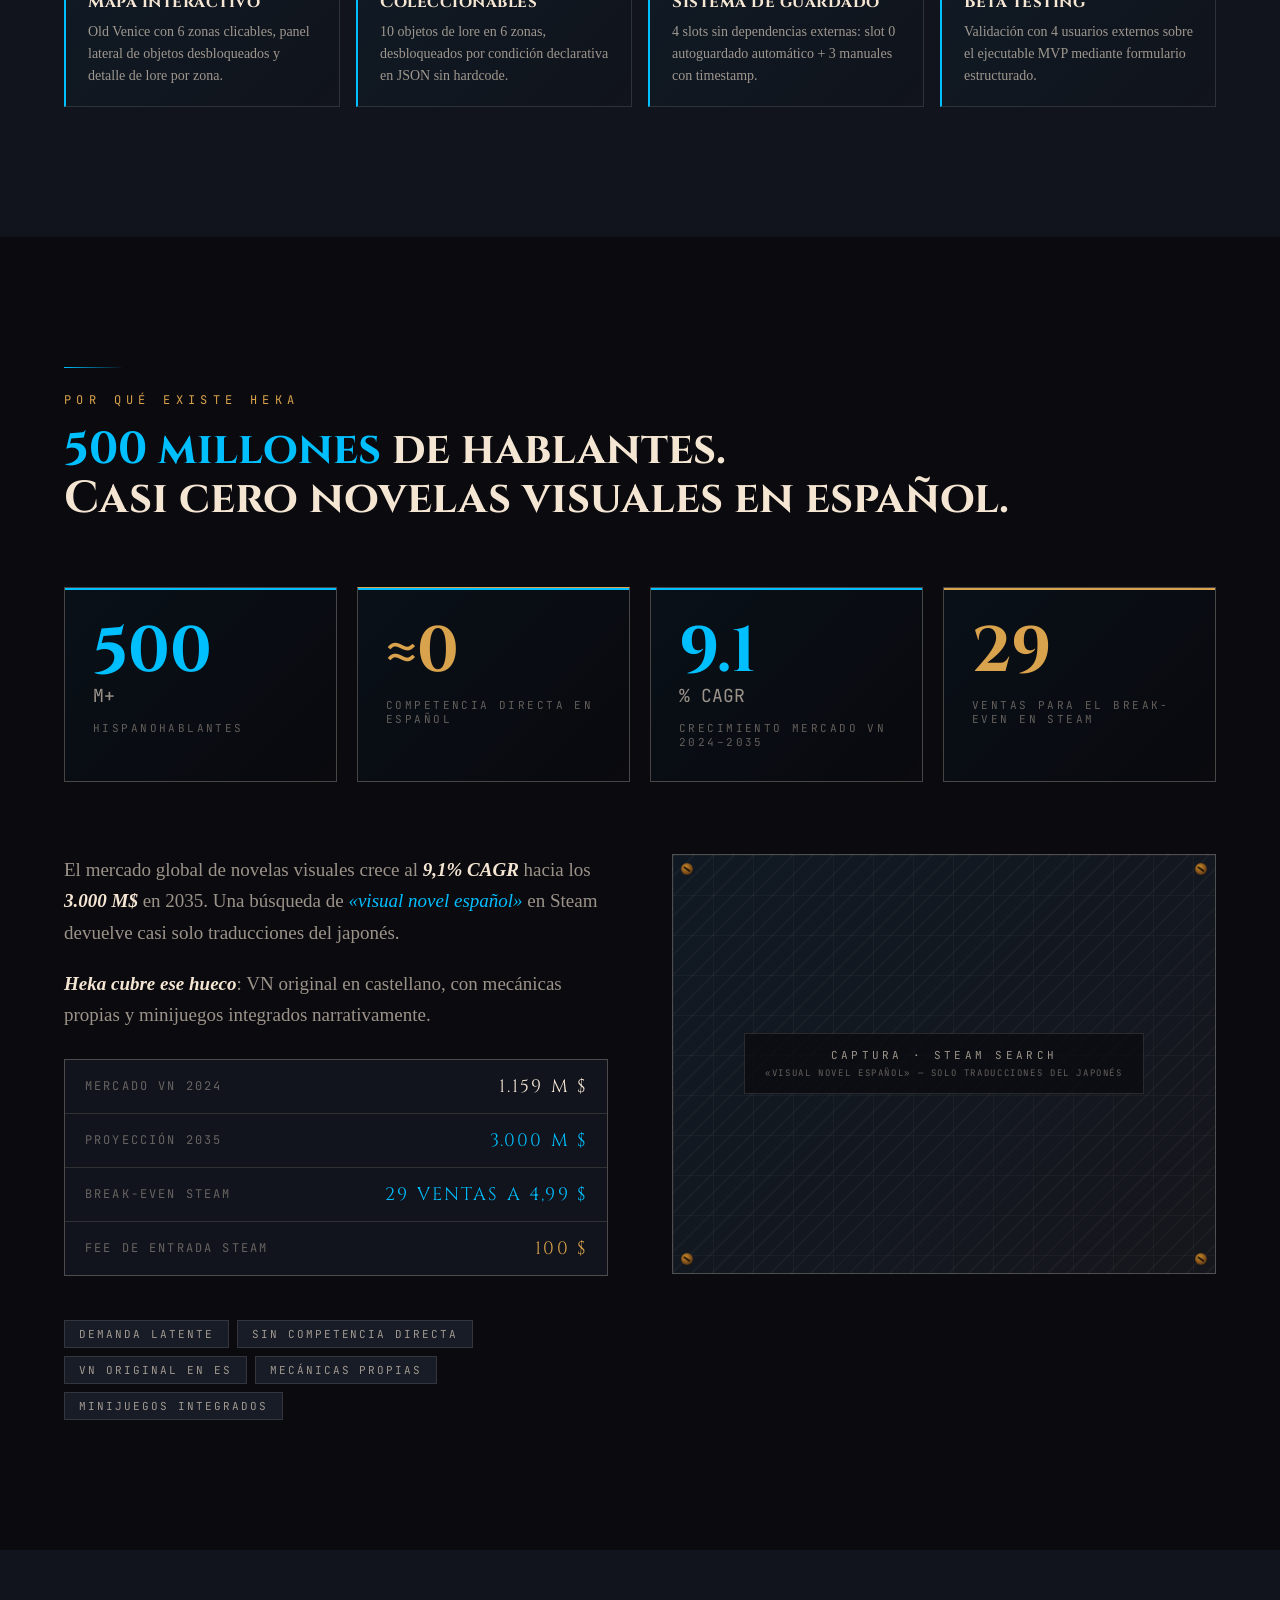
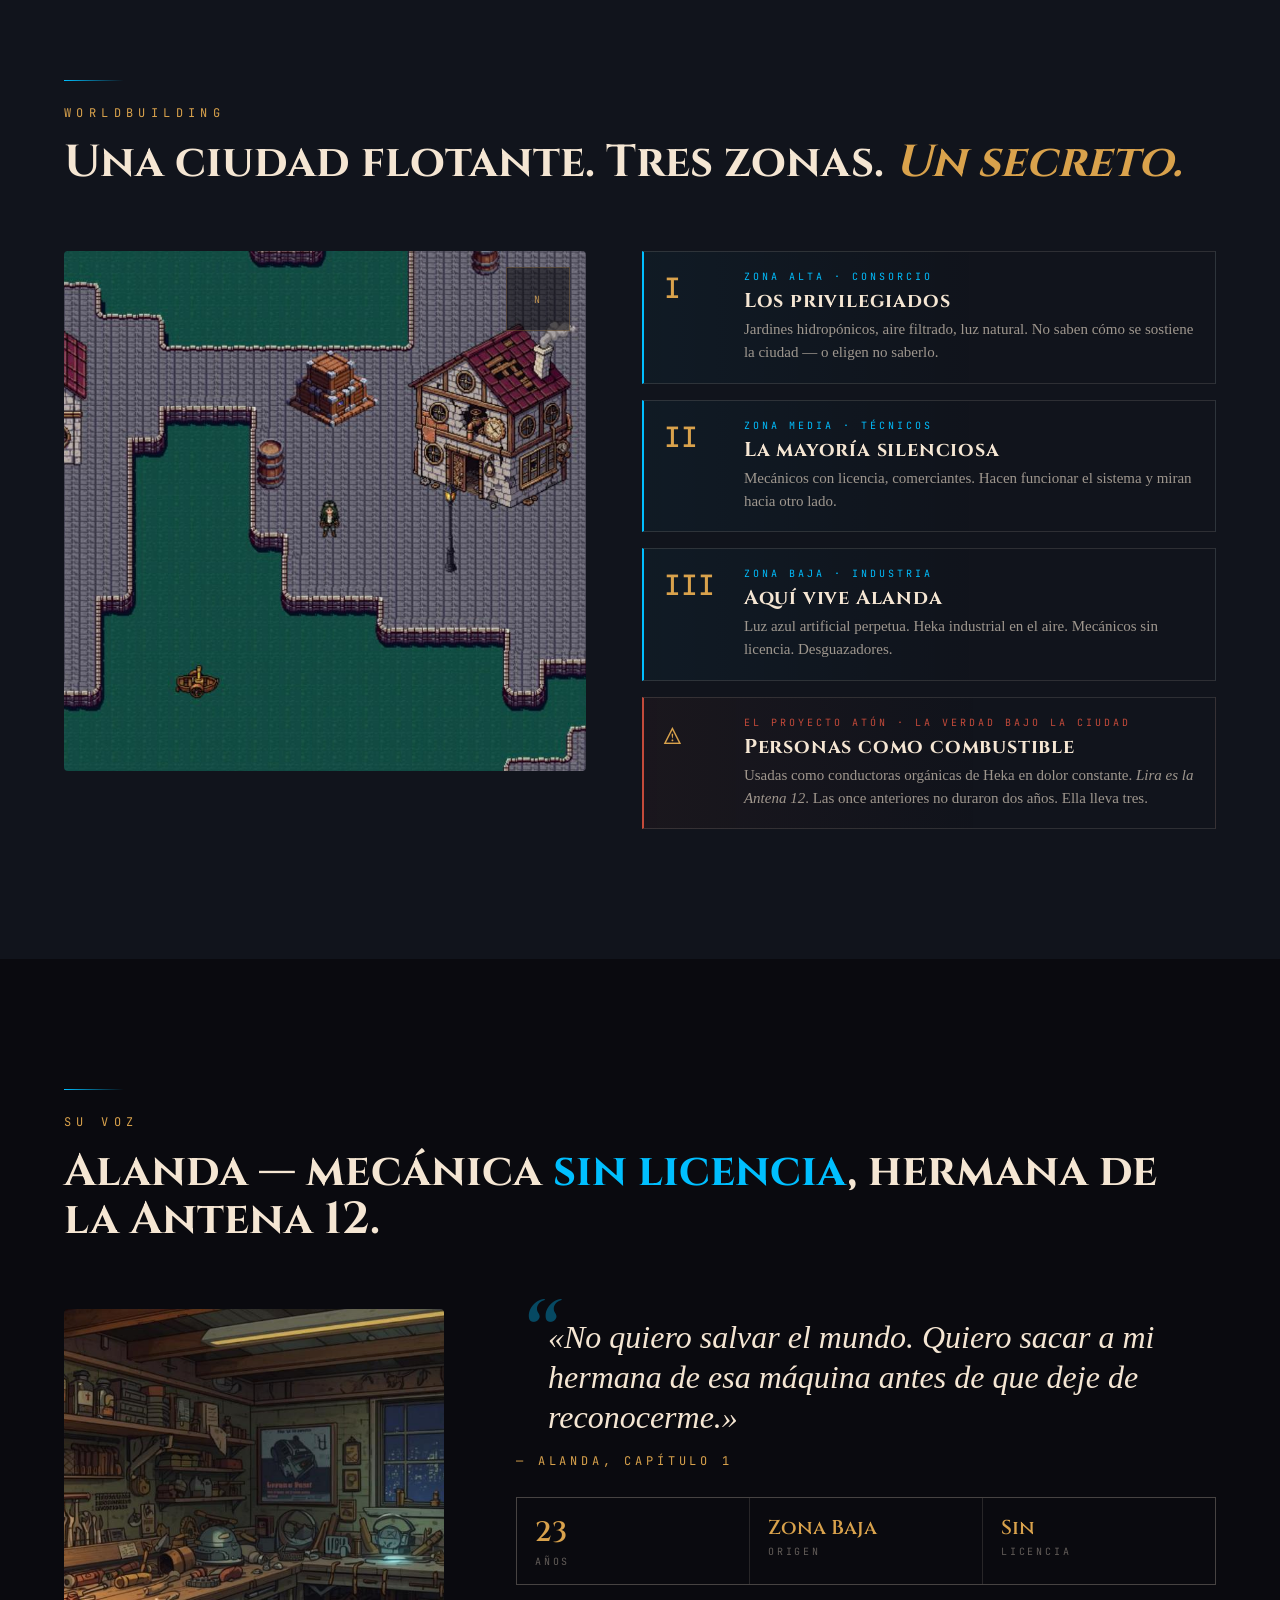
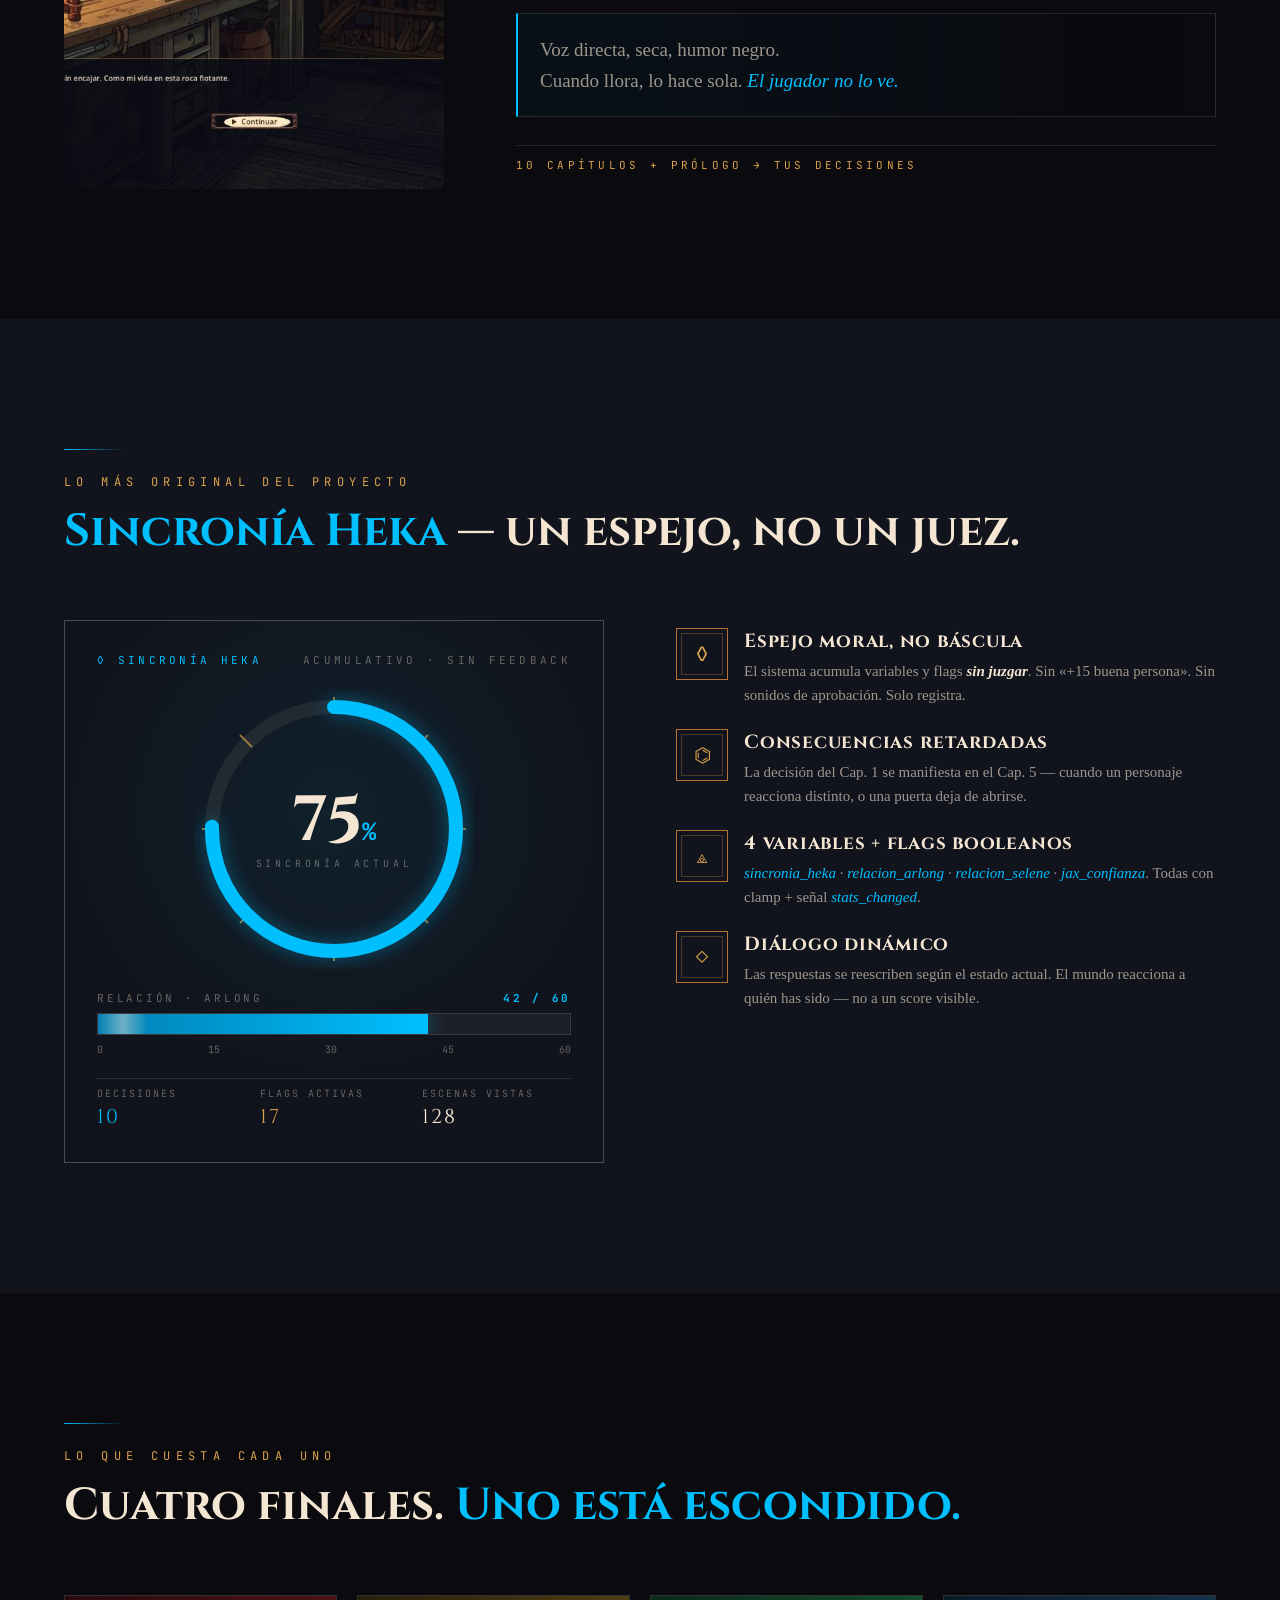
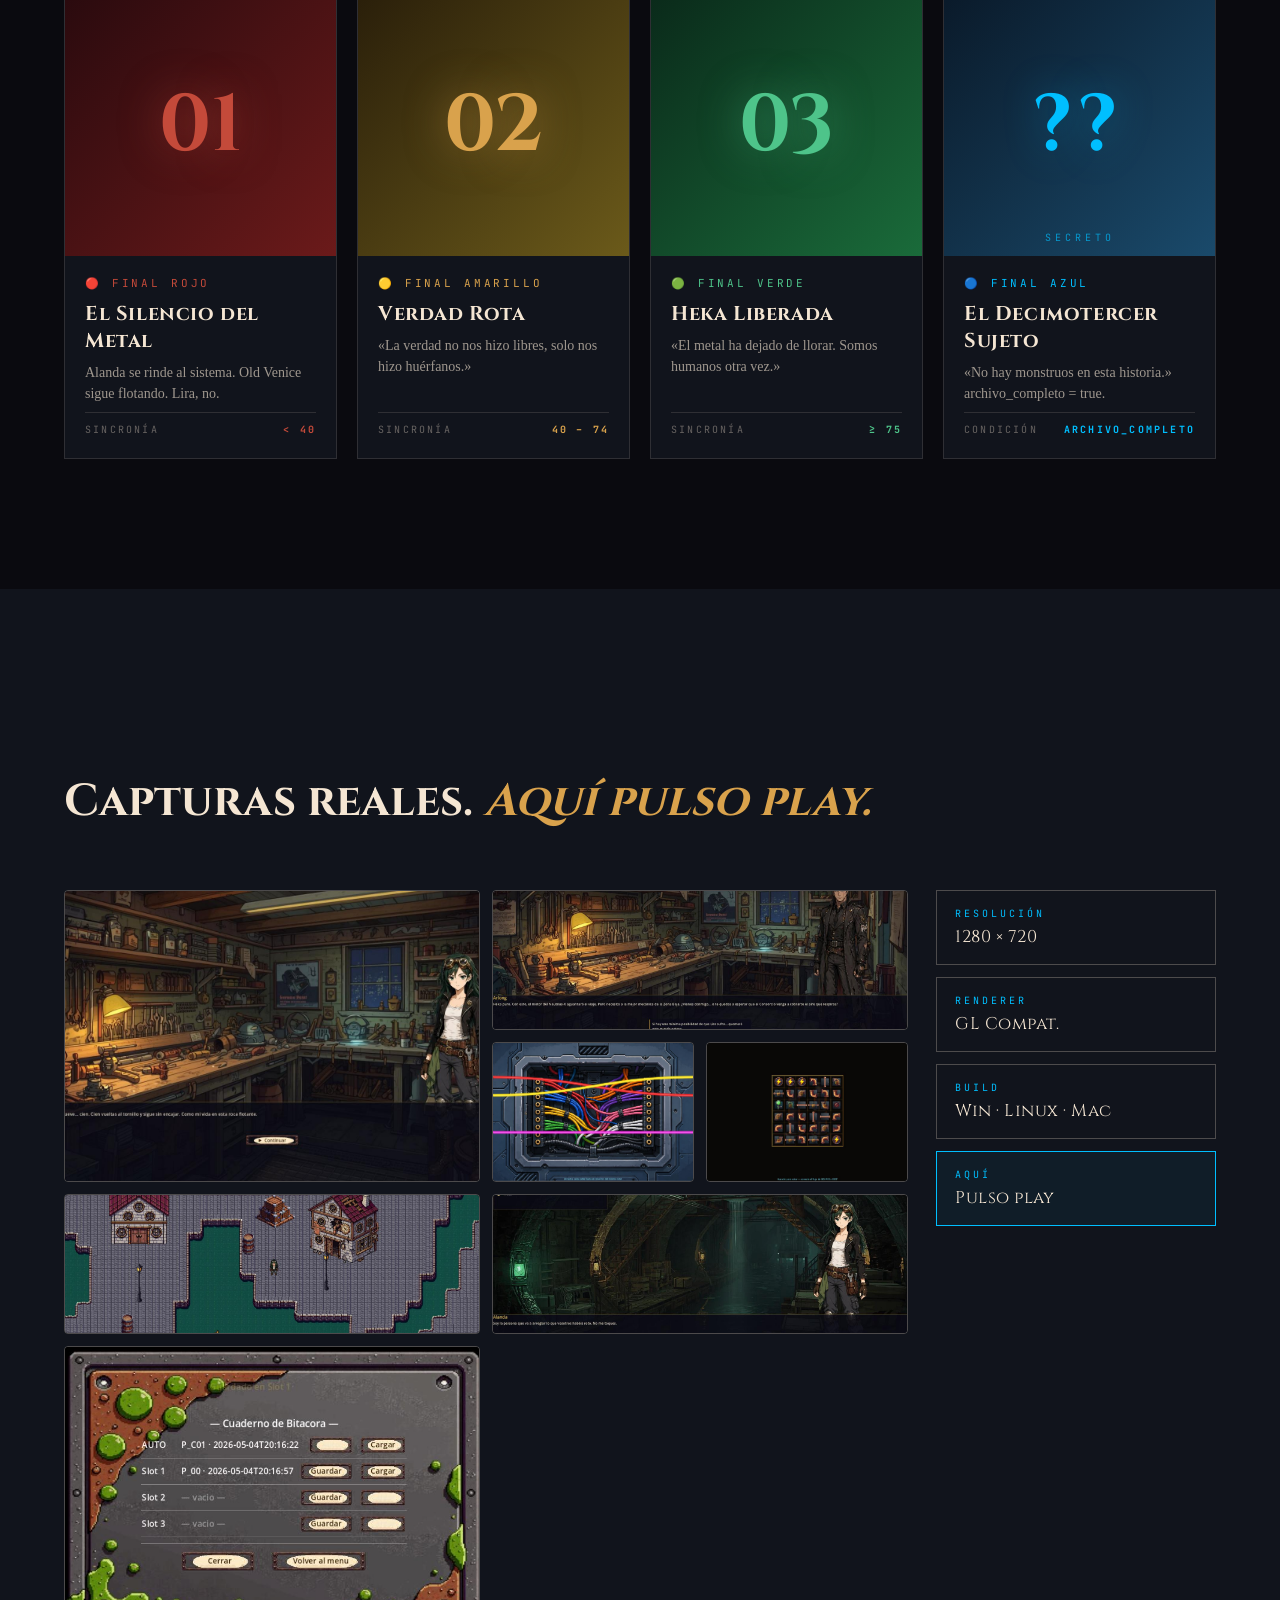
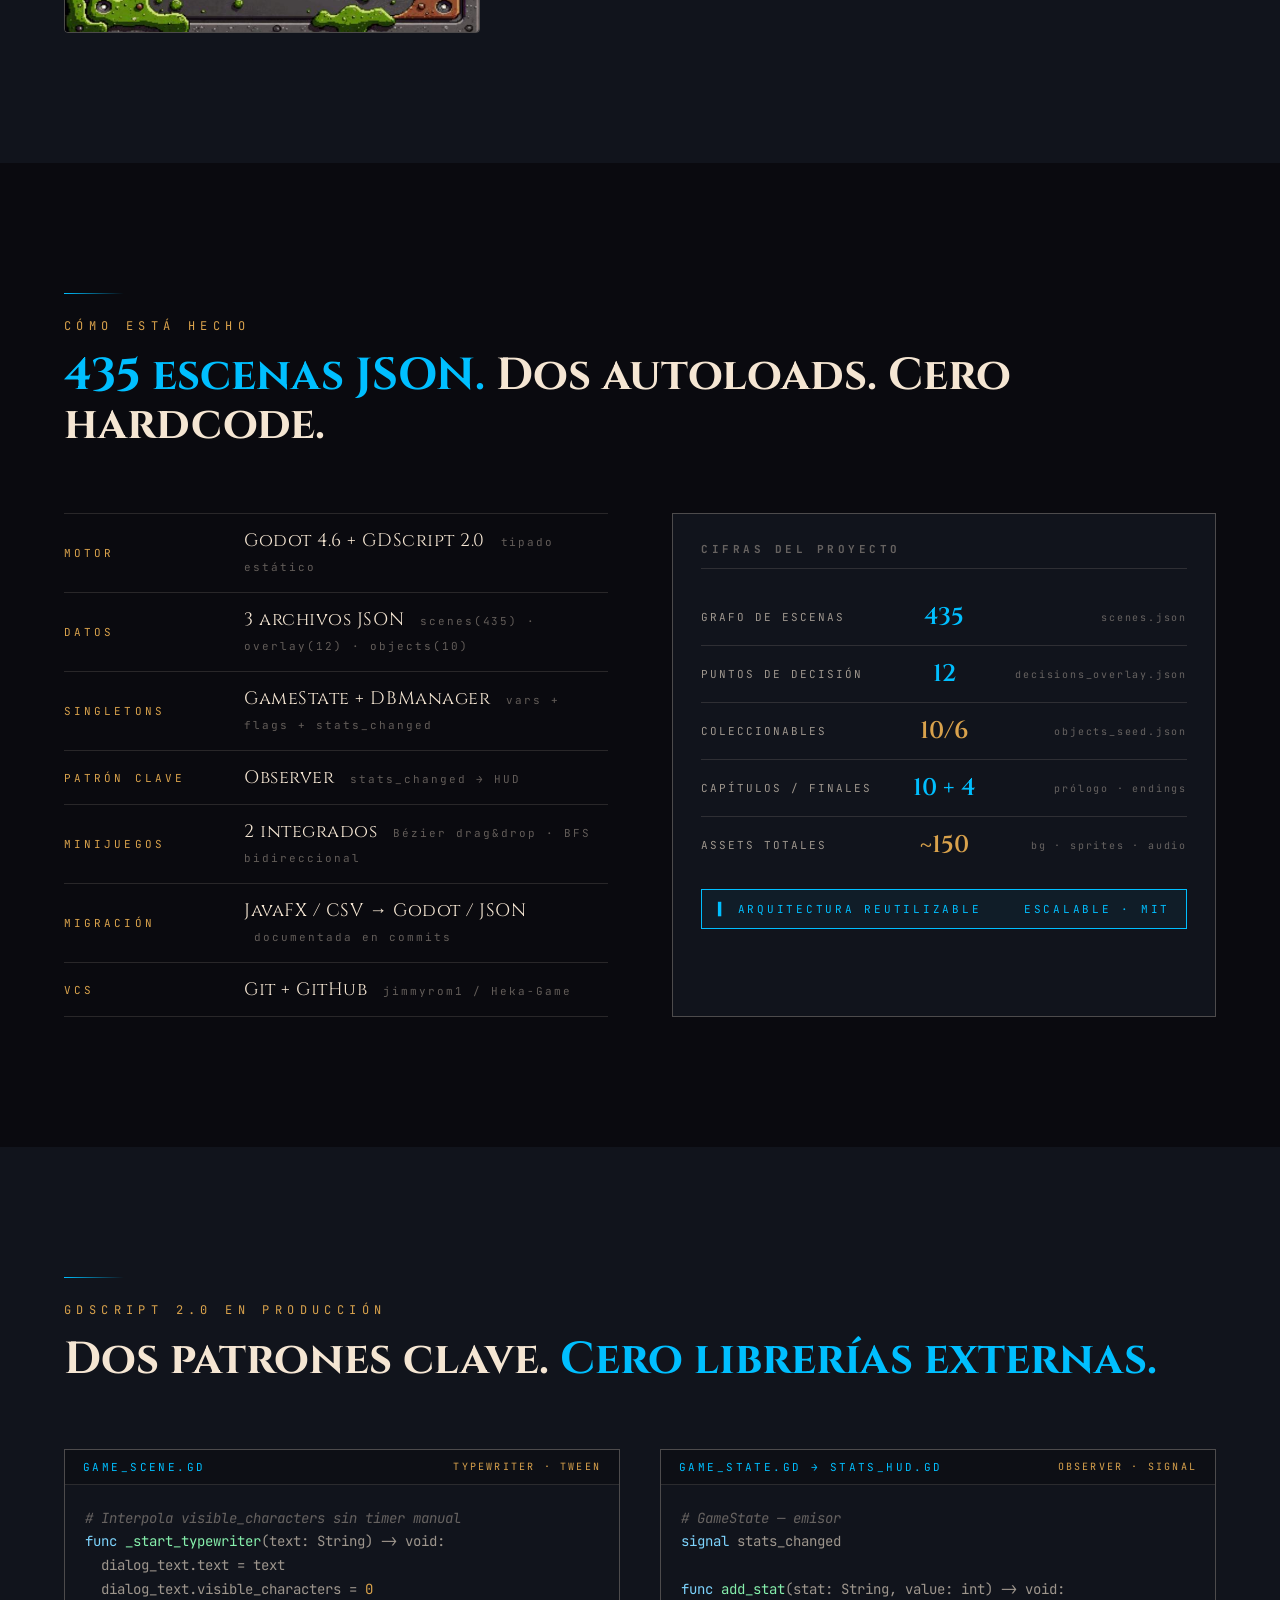
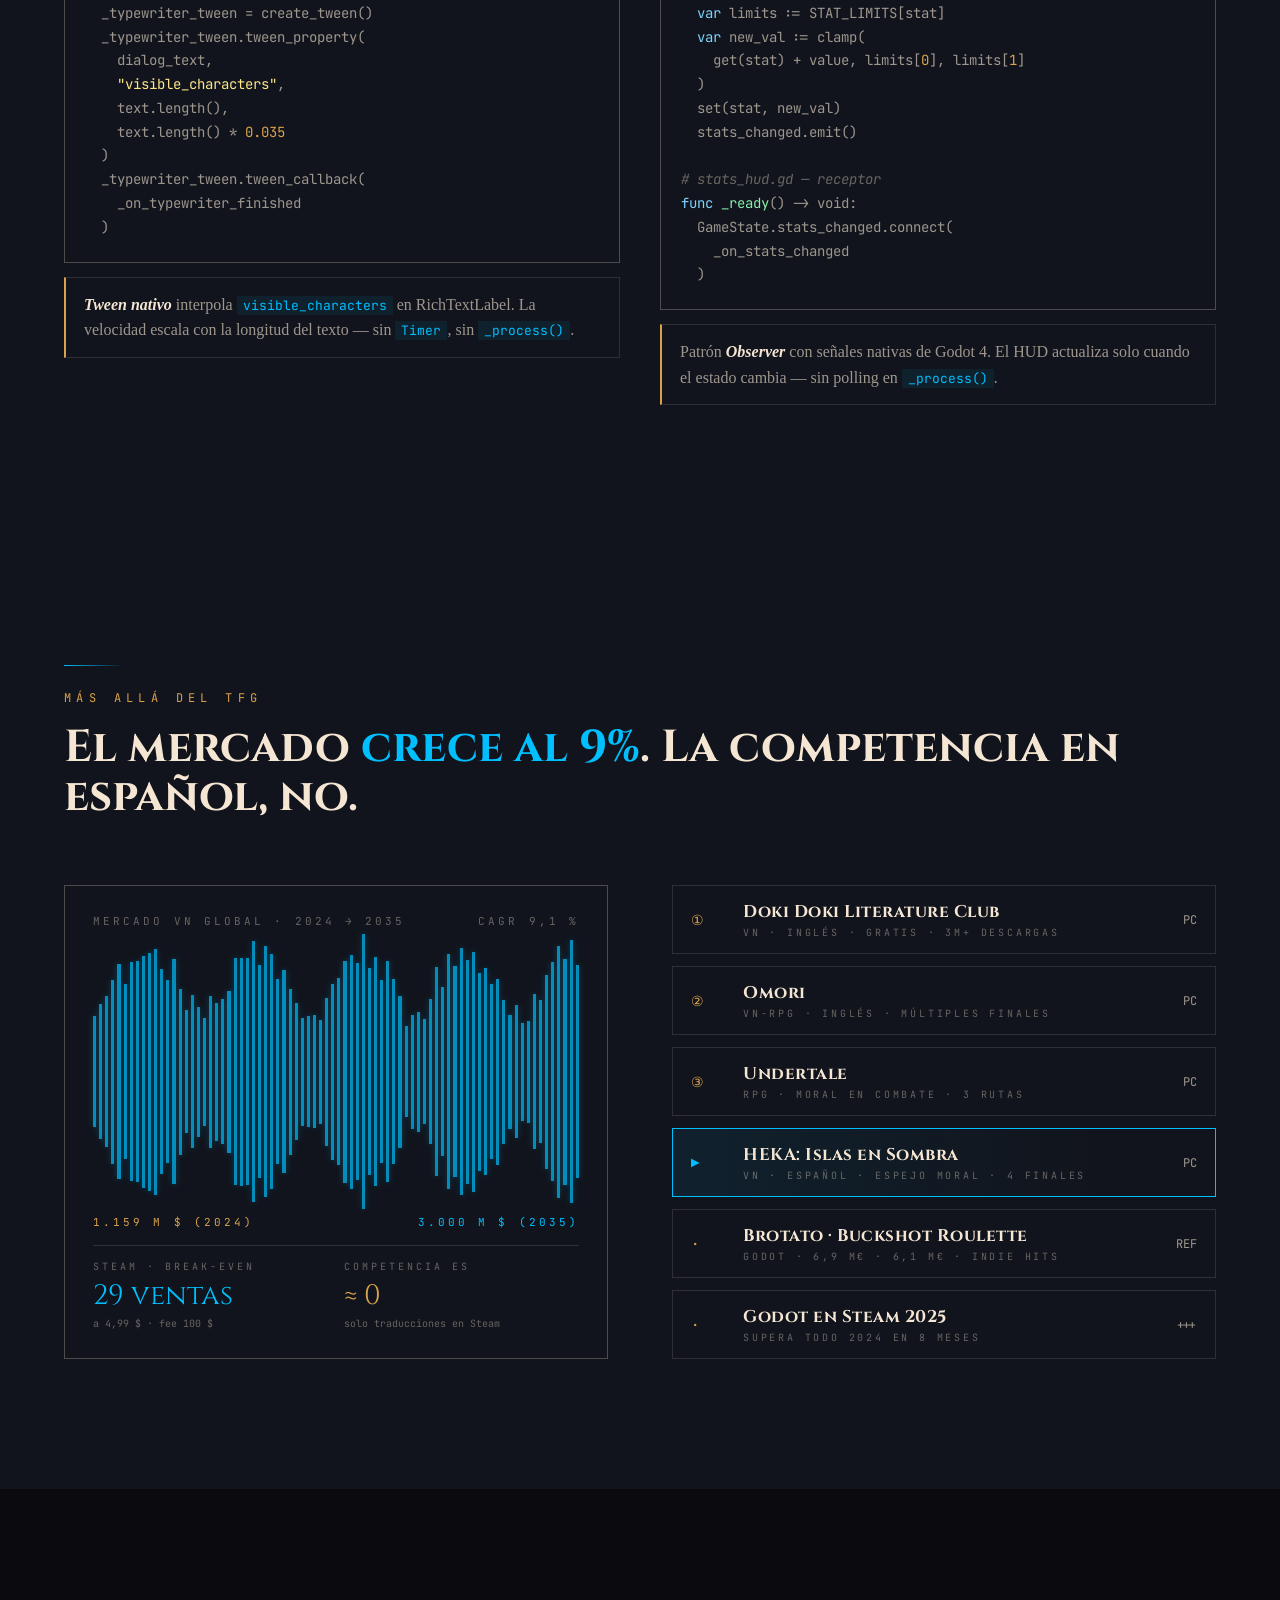
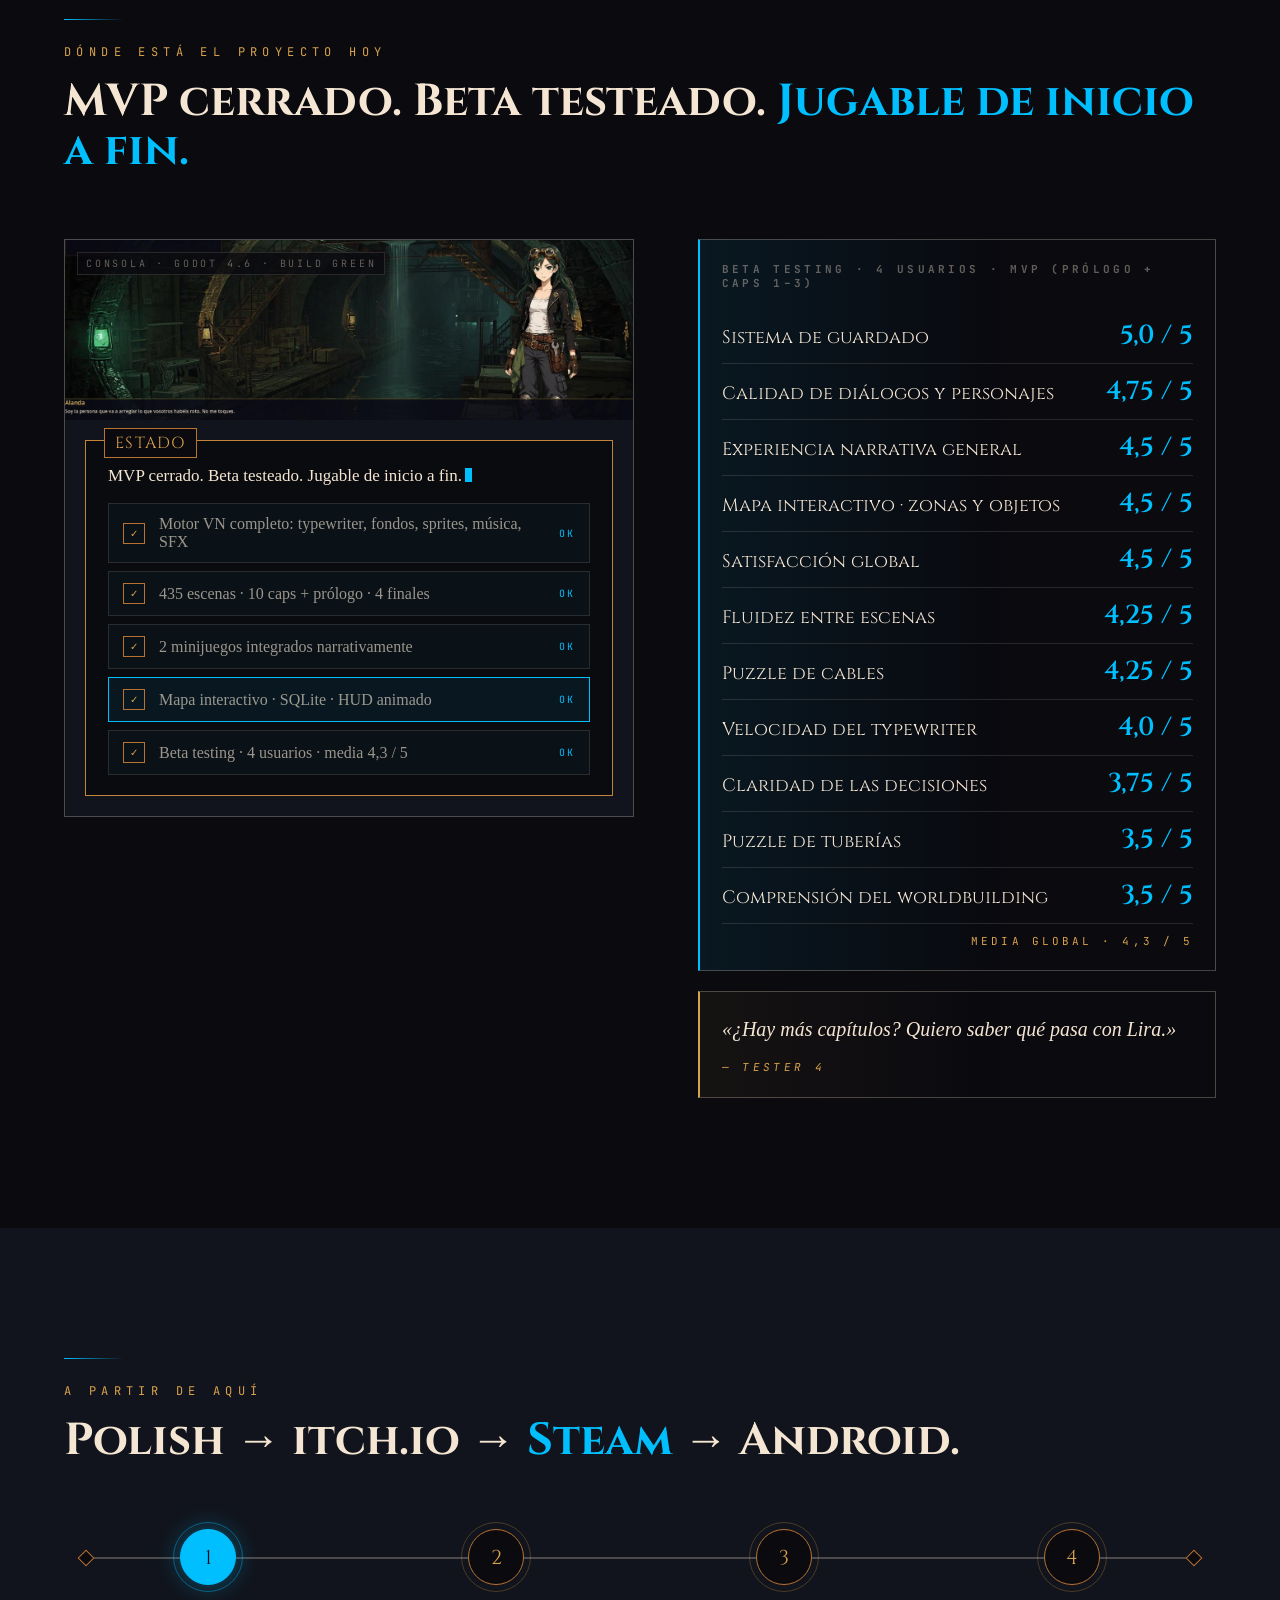
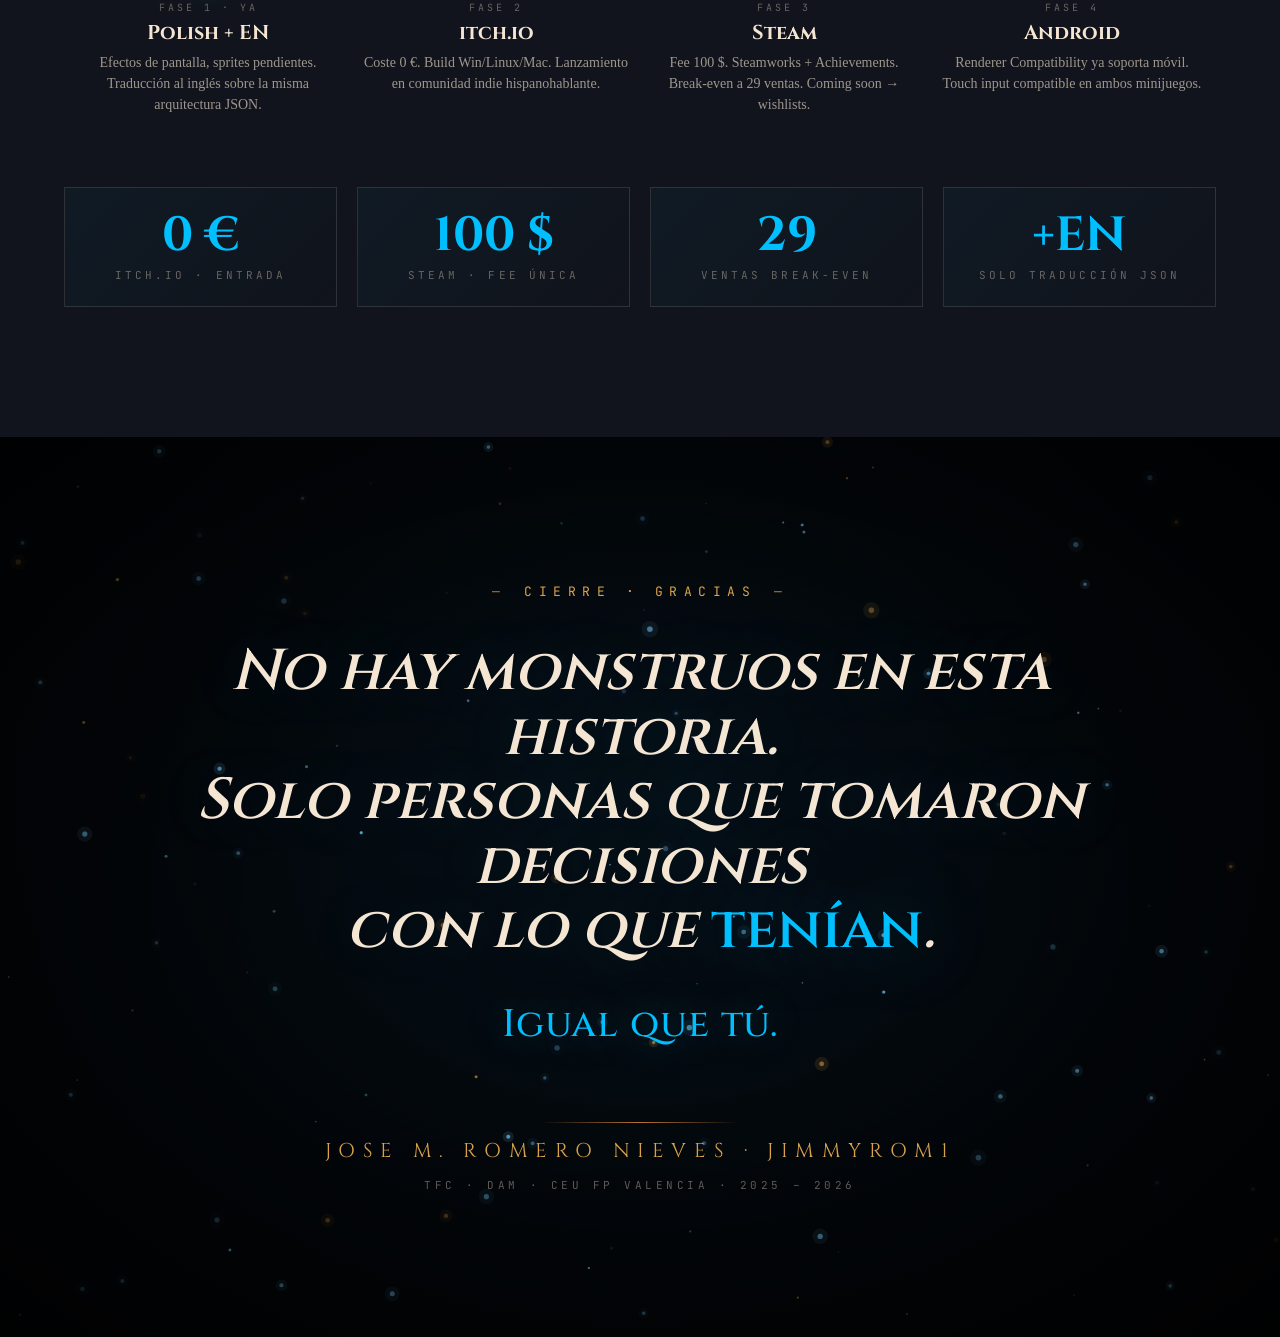
==== commit cf4a9110: "Add Objetivos + Código sections, expand beta testing table Co-Authored-By: Claude Sonnet 4.6 <norepl" ====
--- a/index.html
+++ b/index.html
@@ -1092,6 +1092,70 @@
   text-transform: uppercase; color: var(--paper-d);
 }
 
+/* ─────────────────────────────────────────────
+   S_OBJ · OBJETIVOS
+───────────────────────────────────────────── */
+.obj-grid {
+  display: grid; grid-template-columns: repeat(4,1fr); gap: 16px;
+}
+.obj-card {
+  padding: 20px 22px;
+  border: 1px solid var(--line);
+  background: linear-gradient(135deg,rgba(0,191,255,.04),transparent);
+  border-left: 2px solid var(--heka);
+  display: flex; flex-direction: column; gap: 8px;
+}
+.obj-num {
+  font-family: var(--mono); font-size: 10px; letter-spacing: .35em;
+  text-transform: uppercase; color: var(--copper-l);
+}
+.obj-card h3 {
+  font-family: var(--display); font-size: 17px; letter-spacing: .03em;
+}
+.obj-card p {
+  font-family: var(--serif); font-size: 14px; line-height: 1.55; color: var(--paper-m);
+}
+.obj-general {
+  padding: 24px 28px; margin-bottom: 36px;
+  border: 1px solid var(--line-s);
+  background: linear-gradient(90deg,rgba(0,191,255,.06),transparent 70%);
+  border-left: 3px solid var(--heka);
+  font-family: var(--serif); font-size: 20px; line-height: 1.6; color: var(--paper-m);
+}
+.obj-general strong { color: var(--paper); font-style: italic; }
+
+/* ─────────────────────────────────────────────
+   S_COD · CÓDIGO
+───────────────────────────────────────────── */
+.code-grid { display: grid; grid-template-columns: 1fr 1fr; gap: 40px; }
+.code-block { border: 1px solid var(--line-s); background: var(--ink-2); overflow: hidden; }
+.code-block-header {
+  display: flex; justify-content: space-between; align-items: center;
+  padding: 10px 18px; border-bottom: 1px solid var(--line);
+  background: rgba(0,0,0,.25);
+}
+.code-filename { font-family: var(--mono); font-size: 11px; letter-spacing: .22em; text-transform: uppercase; color: var(--heka); }
+.code-tag     { font-family: var(--mono); font-size: 10px; letter-spacing: .22em; text-transform: uppercase; color: var(--copper-l); }
+.code-block pre {
+  font-family: var(--mono); font-size: 14px; line-height: 1.7;
+  color: var(--paper-m); padding: 22px 20px; margin: 0; overflow-x: auto;
+}
+.kw  { color: #7dd3fc; }
+.fn  { color: #86efac; }
+.str { color: #fde68a; }
+.cm  { color: rgba(245,230,211,.38); font-style: italic; }
+.nu  { color: var(--copper-l); }
+.code-desc {
+  margin-top: 14px; padding: 14px 18px;
+  border: 1px solid var(--line); border-left: 2px solid var(--copper-l);
+  font-family: var(--serif); font-size: 16px; line-height: 1.6; color: var(--paper-m);
+}
+.code-desc strong { color: var(--paper); font-style: italic; }
+.code-desc code {
+  font-family: var(--mono); font-size: 13px; color: var(--heka);
+  background: rgba(0,191,255,.08); padding: 1px 6px;
+}
+
 /* ── TV / large-screen (≥1600px) ── */
 @media screen and (min-width: 1600px) {
   :root {
@@ -1292,6 +1356,65 @@
 </section>
 
 <!-- ╔══════════════════════════════════════════╗ -->
+<!-- ║  S_OBJ · OBJETIVOS                      ║ -->
+<!-- ╚══════════════════════════════════════════╝ -->
+<section id="objetivos" class="section alt">
+  <div class="container">
+    <div class="section-line a"></div>
+    <div class="section-eyebrow a" data-d="1">Punto de partida</div>
+    <h2 class="section-title a" data-d="2">
+      Un objetivo general. <span class="accent">Ocho específicos.</span>
+    </h2>
+    <div class="obj-general a" data-d="2">
+      Objetivo general: <strong>desarrollar una novela visual narrativa completa y jugable en Godot 4.6</strong>,
+      migrando y superando la versión previa en JavaFX con persistencia CSV.
+    </div>
+    <div class="obj-grid">
+      <div class="obj-card a" data-d="2">
+        <div class="obj-num">OBJ 01</div>
+        <h3>Grafo narrativo</h3>
+        <p>435 escenas JSON — Prólogo + 10 capítulos + 4 finales condicionados por decisiones acumuladas.</p>
+      </div>
+      <div class="obj-card a" data-d="3">
+        <div class="obj-num">OBJ 02</div>
+        <h3>Sistema Heka</h3>
+        <p>Espejo moral con variables numéricas acotadas y flags booleanos en GameState sin feedback explícito.</p>
+      </div>
+      <div class="obj-card a" data-d="4">
+        <div class="obj-num">OBJ 03</div>
+        <h3>Overlay de decisiones</h3>
+        <p>12 puntos de decisión en decisions_overlay.json que sobreescriben el grafo principal sin modificarlo.</p>
+      </div>
+      <div class="obj-card a" data-d="5">
+        <div class="obj-num">OBJ 04</div>
+        <h3>Dos minijuegos</h3>
+        <p>Integrados narrativamente: puzzle cables (Bézier drag&amp;drop) y puzzle tuberías (BFS en grid 6×6).</p>
+      </div>
+      <div class="obj-card a" data-d="2">
+        <div class="obj-num">OBJ 05</div>
+        <h3>Mapa interactivo</h3>
+        <p>Old Venice con 6 zonas clicables, panel lateral de objetos desbloqueados y detalle de lore por zona.</p>
+      </div>
+      <div class="obj-card a" data-d="3">
+        <div class="obj-num">OBJ 06</div>
+        <h3>Coleccionables</h3>
+        <p>10 objetos de lore en 6 zonas, desbloqueados por condición declarativa en JSON sin hardcode.</p>
+      </div>
+      <div class="obj-card a" data-d="4">
+        <div class="obj-num">OBJ 07</div>
+        <h3>Sistema de guardado</h3>
+        <p>4 slots sin dependencias externas: slot 0 autoguardado automático + 3 manuales con timestamp.</p>
+      </div>
+      <div class="obj-card a" data-d="5">
+        <div class="obj-num">OBJ 08</div>
+        <h3>Beta testing</h3>
+        <p>Validación con 4 usuarios externos sobre el ejecutable MVP mediante formulario estructurado.</p>
+      </div>
+    </div>
+  </div>
+</section>
+
+<!-- ╔══════════════════════════════════════════╗ -->
 <!-- ║  S2 · EL PROBLEMA                       ║ -->
 <!-- ╚══════════════════════════════════════════╝ -->
 <section id="problema" class="section">
@@ -1669,6 +1792,75 @@
         </div>
         <div class="arch-badge">
           <span>▌ ARQUITECTURA REUTILIZABLE</span><span>ESCALABLE · MIT</span>
+        </div>
+      </div>
+    </div>
+  </div>
+</section>
+
+<!-- ╔══════════════════════════════════════════╗ -->
+<!-- ║  S_COD · CÓDIGO                         ║ -->
+<!-- ╚══════════════════════════════════════════╝ -->
+<section id="codigo" class="section alt">
+  <div class="container">
+    <div class="section-line a"></div>
+    <div class="section-eyebrow a" data-d="1">GDScript 2.0 en producción</div>
+    <h2 class="section-title a" data-d="2">
+      Dos patrones clave. <span class="accent">Cero librerías externas.</span>
+    </h2>
+    <div class="code-grid">
+      <div class="a" data-d="2">
+        <div class="code-block">
+          <div class="code-block-header">
+            <span class="code-filename">game_scene.gd</span>
+            <span class="code-tag">Typewriter · Tween</span>
+          </div>
+          <pre><span class="cm"># Interpola visible_characters sin timer manual</span>
+<span class="kw">func</span> <span class="fn">_start_typewriter</span>(text: String) -&gt; void:
+  dialog_text.text = text
+  dialog_text.visible_characters = <span class="nu">0</span>
+  _typewriter_tween = create_tween()
+  _typewriter_tween.tween_property(
+    dialog_text,
+    <span class="str">"visible_characters"</span>,
+    text.length(),
+    text.length() * <span class="nu">0.035</span>
+  )
+  _typewriter_tween.tween_callback(
+    _on_typewriter_finished
+  )</pre>
+        </div>
+        <div class="code-desc">
+          <strong>Tween nativo</strong> interpola <code>visible_characters</code> en RichTextLabel.
+          La velocidad escala con la longitud del texto — sin <code>Timer</code>, sin <code>_process()</code>.
+        </div>
+      </div>
+      <div class="a" data-d="3">
+        <div class="code-block">
+          <div class="code-block-header">
+            <span class="code-filename">game_state.gd → stats_hud.gd</span>
+            <span class="code-tag">Observer · Signal</span>
+          </div>
+          <pre><span class="cm"># GameState — emisor</span>
+<span class="kw">signal</span> stats_changed
+
+<span class="kw">func</span> <span class="fn">add_stat</span>(stat: String, value: int) -&gt; void:
+  <span class="kw">var</span> limits := STAT_LIMITS[stat]
+  <span class="kw">var</span> new_val := clamp(
+    get(stat) + value, limits[<span class="nu">0</span>], limits[<span class="nu">1</span>]
+  )
+  set(stat, new_val)
+  stats_changed.emit()
+
+<span class="cm"># stats_hud.gd — receptor</span>
+<span class="kw">func</span> <span class="fn">_ready</span>() -&gt; void:
+  GameState.stats_changed.connect(
+    _on_stats_changed
+  )</pre>
+        </div>
+        <div class="code-desc">
+          Patrón <strong>Observer</strong> con señales nativas de Godot 4.
+          El HUD actualiza solo cuando el estado cambia — sin polling en <code>_process()</code>.
         </div>
       </div>
     </div>
@@ -1739,10 +1931,18 @@
       </div>
       <div class="estado-right">
         <div class="ratings-panel a" data-d="3">
-          <h3>Beta testing · 4 usuarios</h3>
+          <h3>Beta testing · 4 usuarios · MVP (Prólogo + Caps 1–3)</h3>
           <div class="rating-row"><span class="rating-label">Sistema de guardado</span><span class="rating-val">5,0 / 5</span></div>
-          <div class="rating-row"><span class="rating-label">Calidad narrativa</span><span class="rating-val">4,75 / 5</span></div>
+          <div class="rating-row"><span class="rating-label">Calidad de diálogos y personajes</span><span class="rating-val">4,75 / 5</span></div>
+          <div class="rating-row"><span class="rating-label">Experiencia narrativa general</span><span class="rating-val">4,5 / 5</span></div>
+          <div class="rating-row"><span class="rating-label">Mapa interactivo · zonas y objetos</span><span class="rating-val">4,5 / 5</span></div>
           <div class="rating-row"><span class="rating-label">Satisfacción global</span><span class="rating-val">4,5 / 5</span></div>
+          <div class="rating-row"><span class="rating-label">Fluidez entre escenas</span><span class="rating-val">4,25 / 5</span></div>
+          <div class="rating-row"><span class="rating-label">Puzzle de cables</span><span class="rating-val">4,25 / 5</span></div>
+          <div class="rating-row"><span class="rating-label">Velocidad del typewriter</span><span class="rating-val">4,0 / 5</span></div>
+          <div class="rating-row"><span class="rating-label">Claridad de las decisiones</span><span class="rating-val">3,75 / 5</span></div>
+          <div class="rating-row"><span class="rating-label">Puzzle de tuberías</span><span class="rating-val">3,5 / 5</span></div>
+          <div class="rating-row"><span class="rating-label">Comprensión del worldbuilding</span><span class="rating-val">3,5 / 5</span></div>
           <div class="rating-avg">Media global · 4,3 / 5</div>
         </div>
         <div class="tester-quote a" data-d="4">
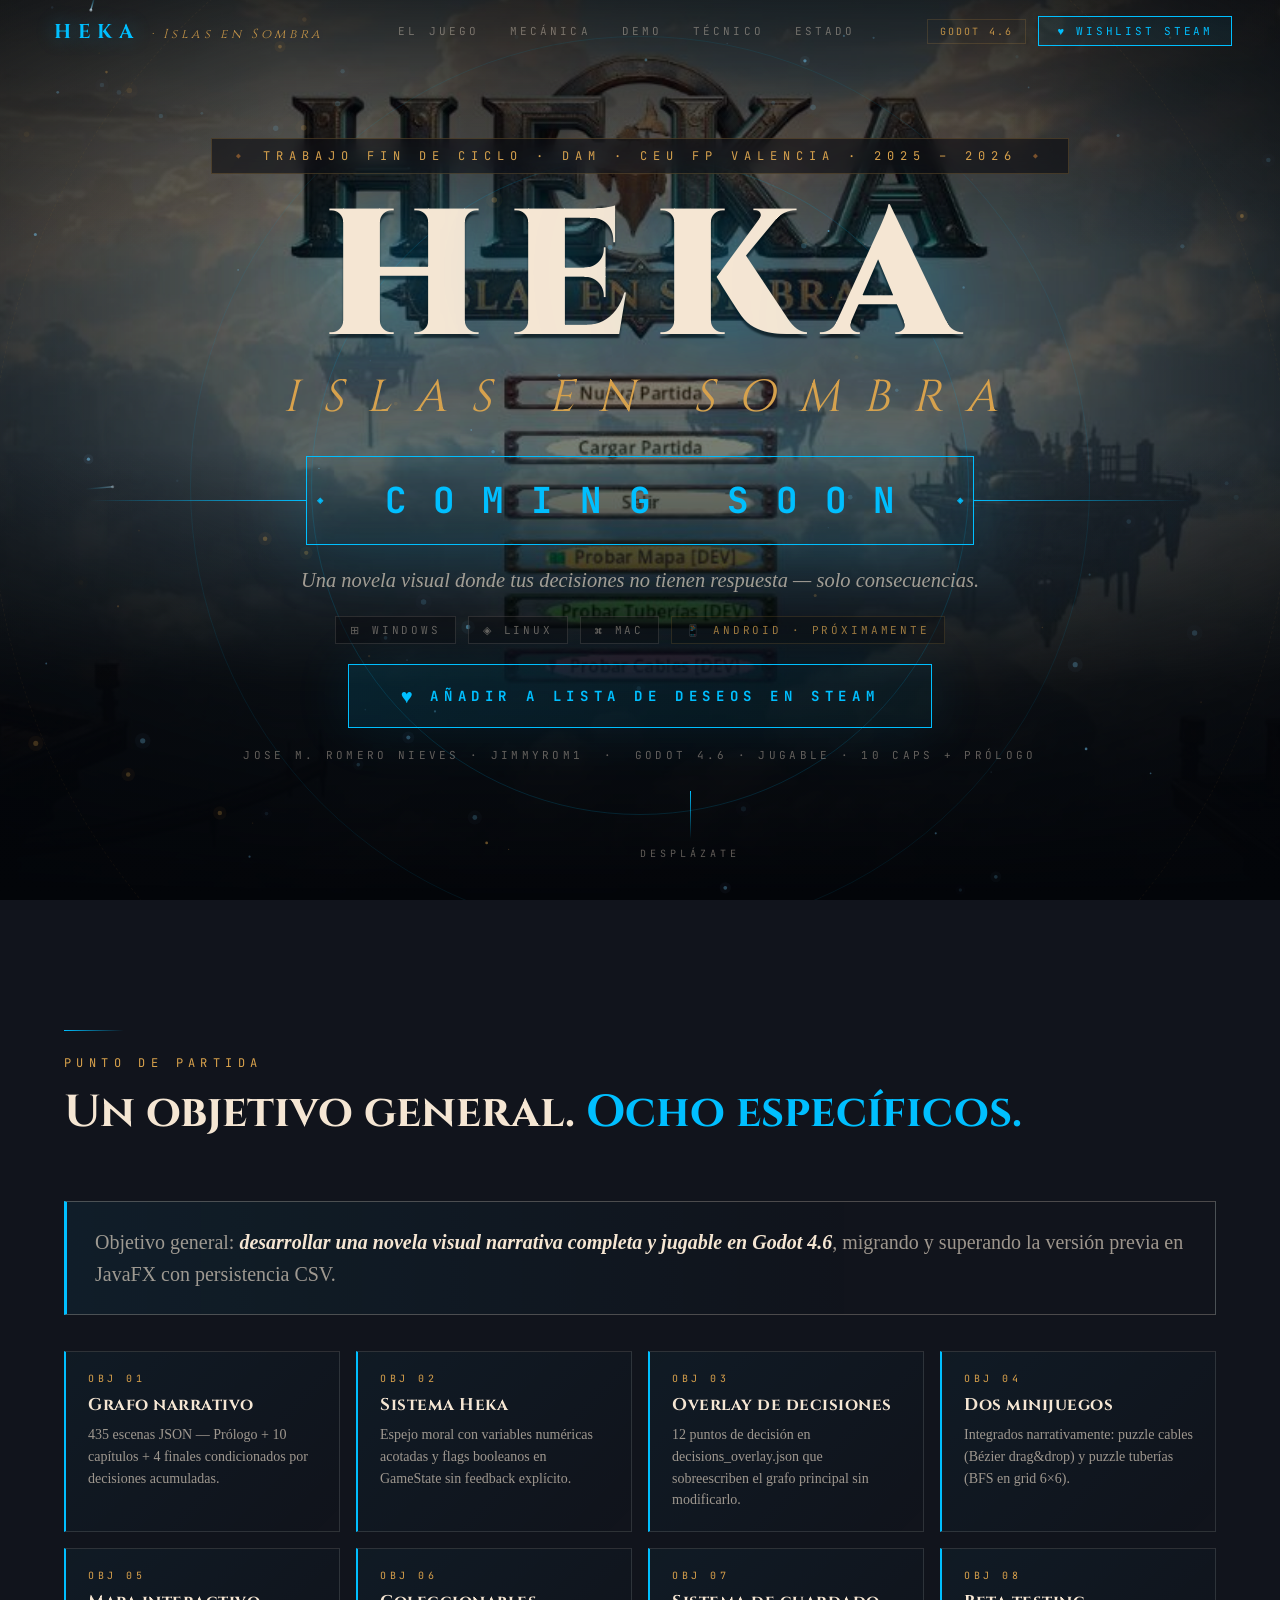
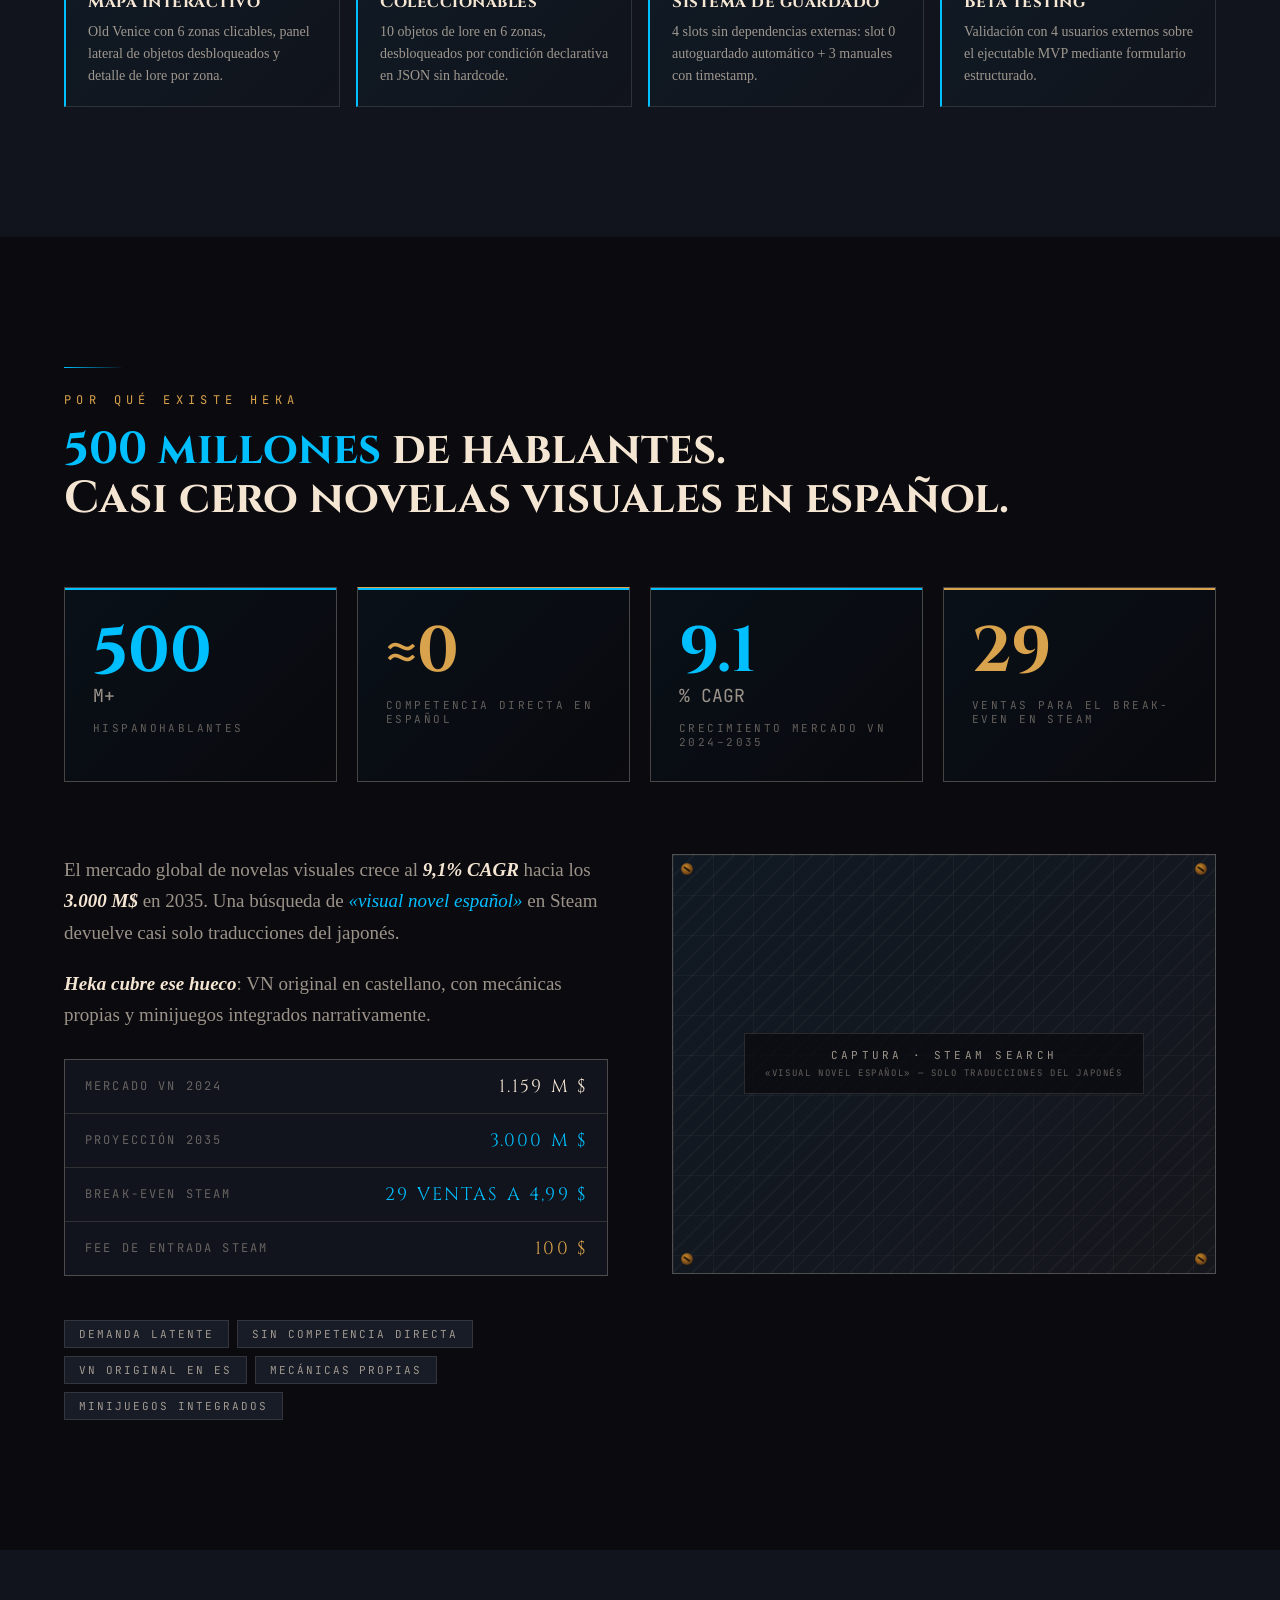
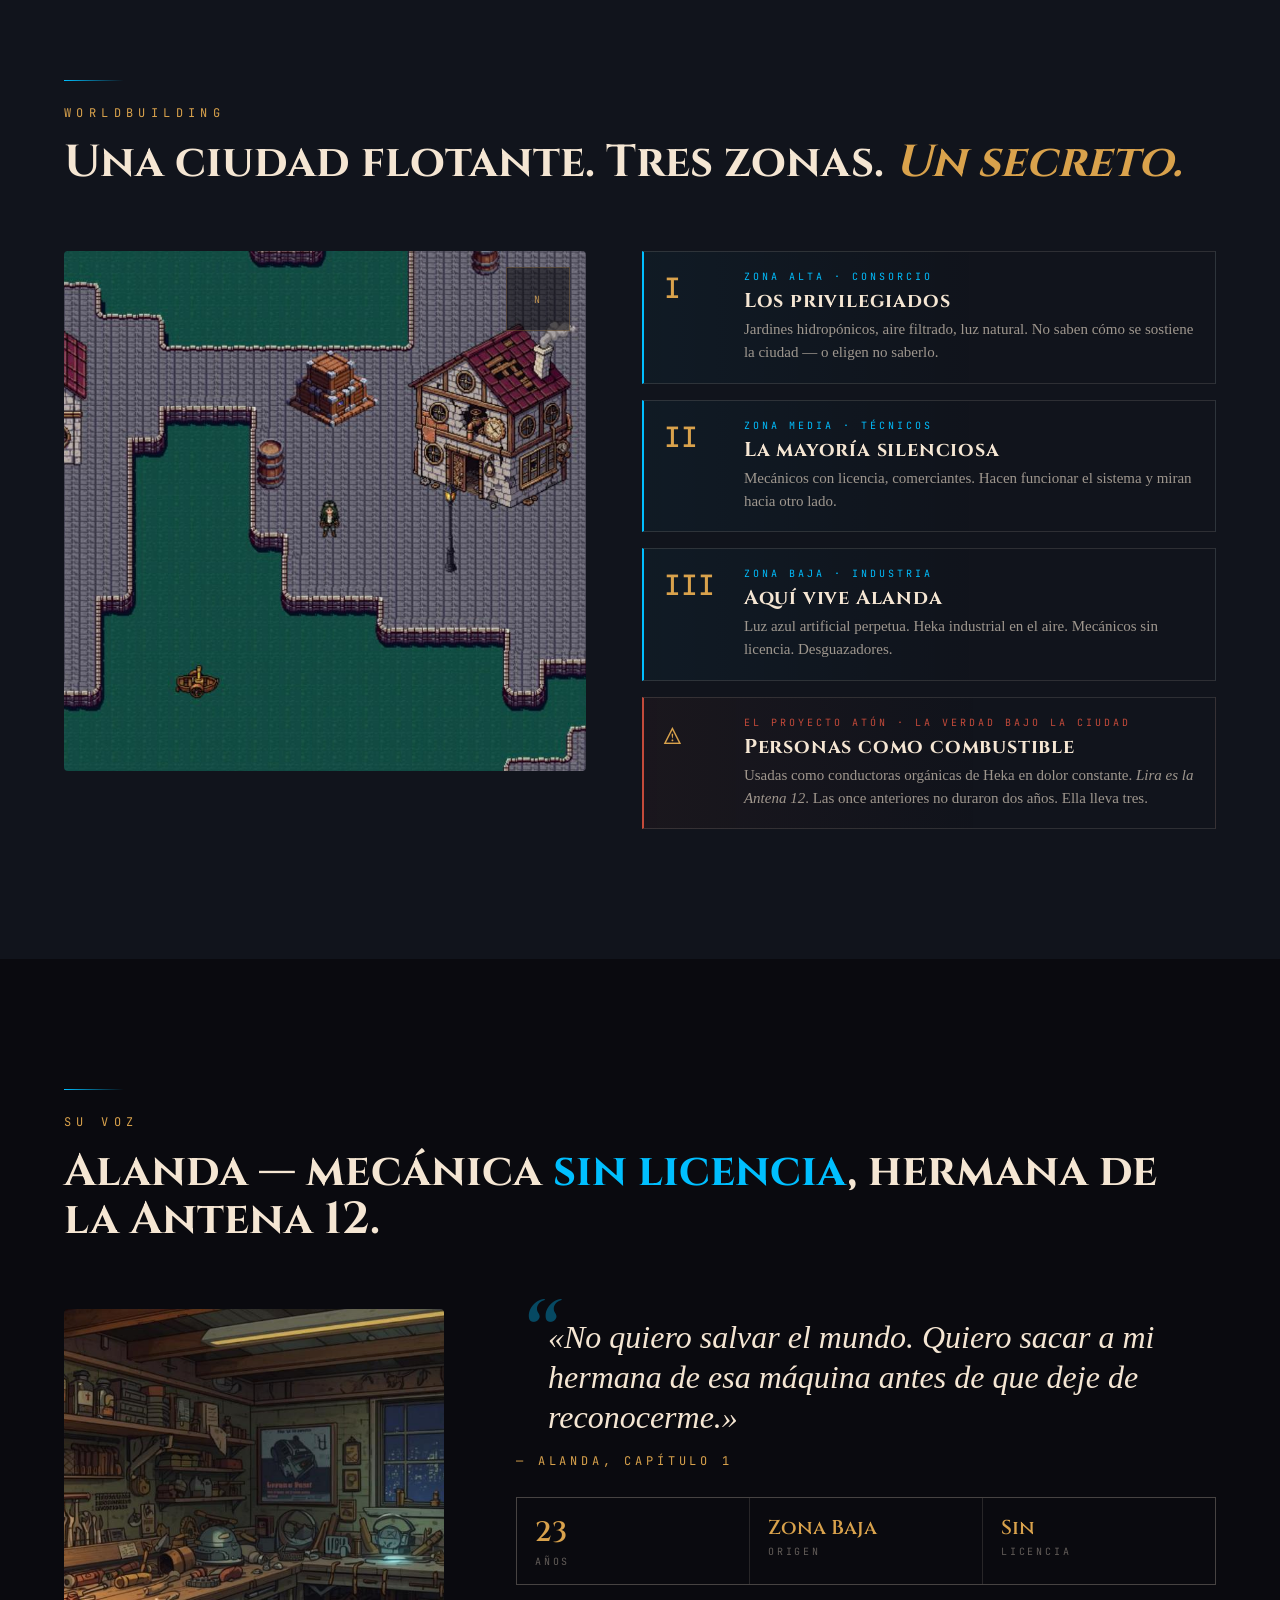
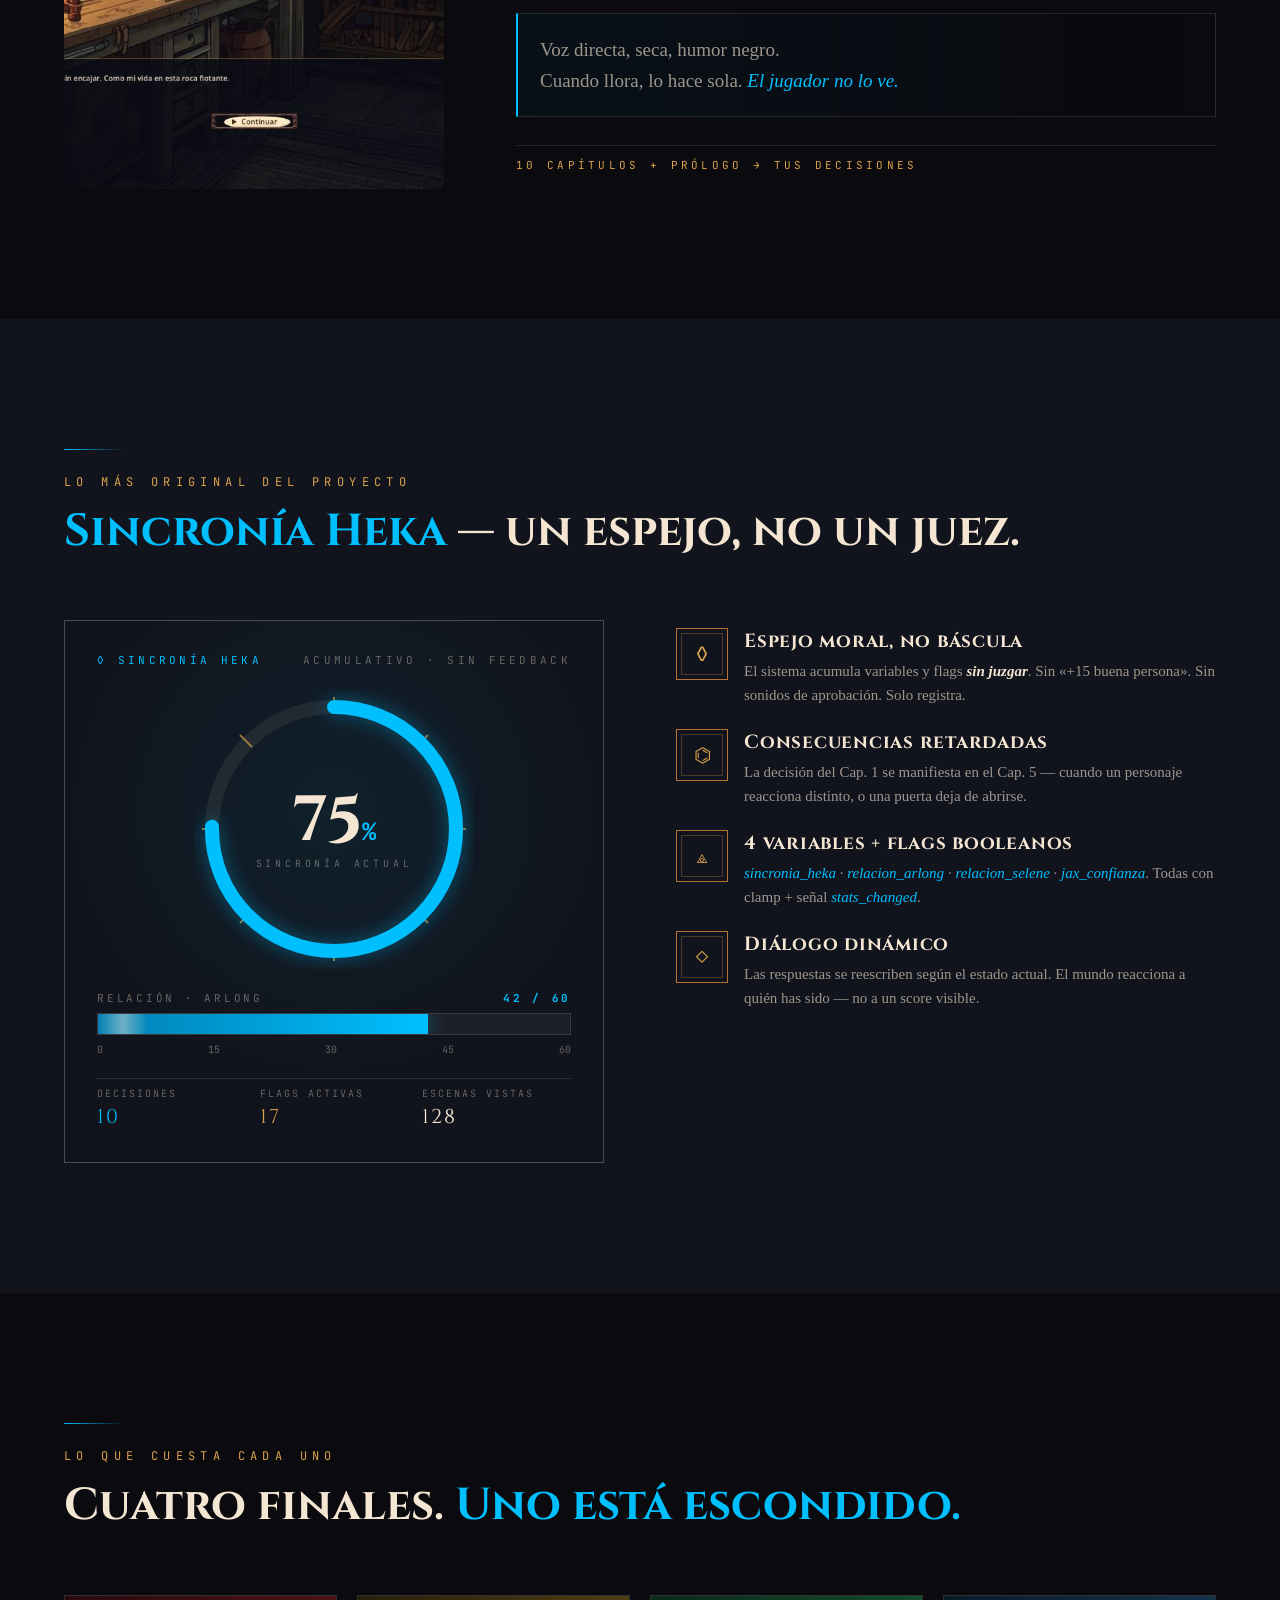
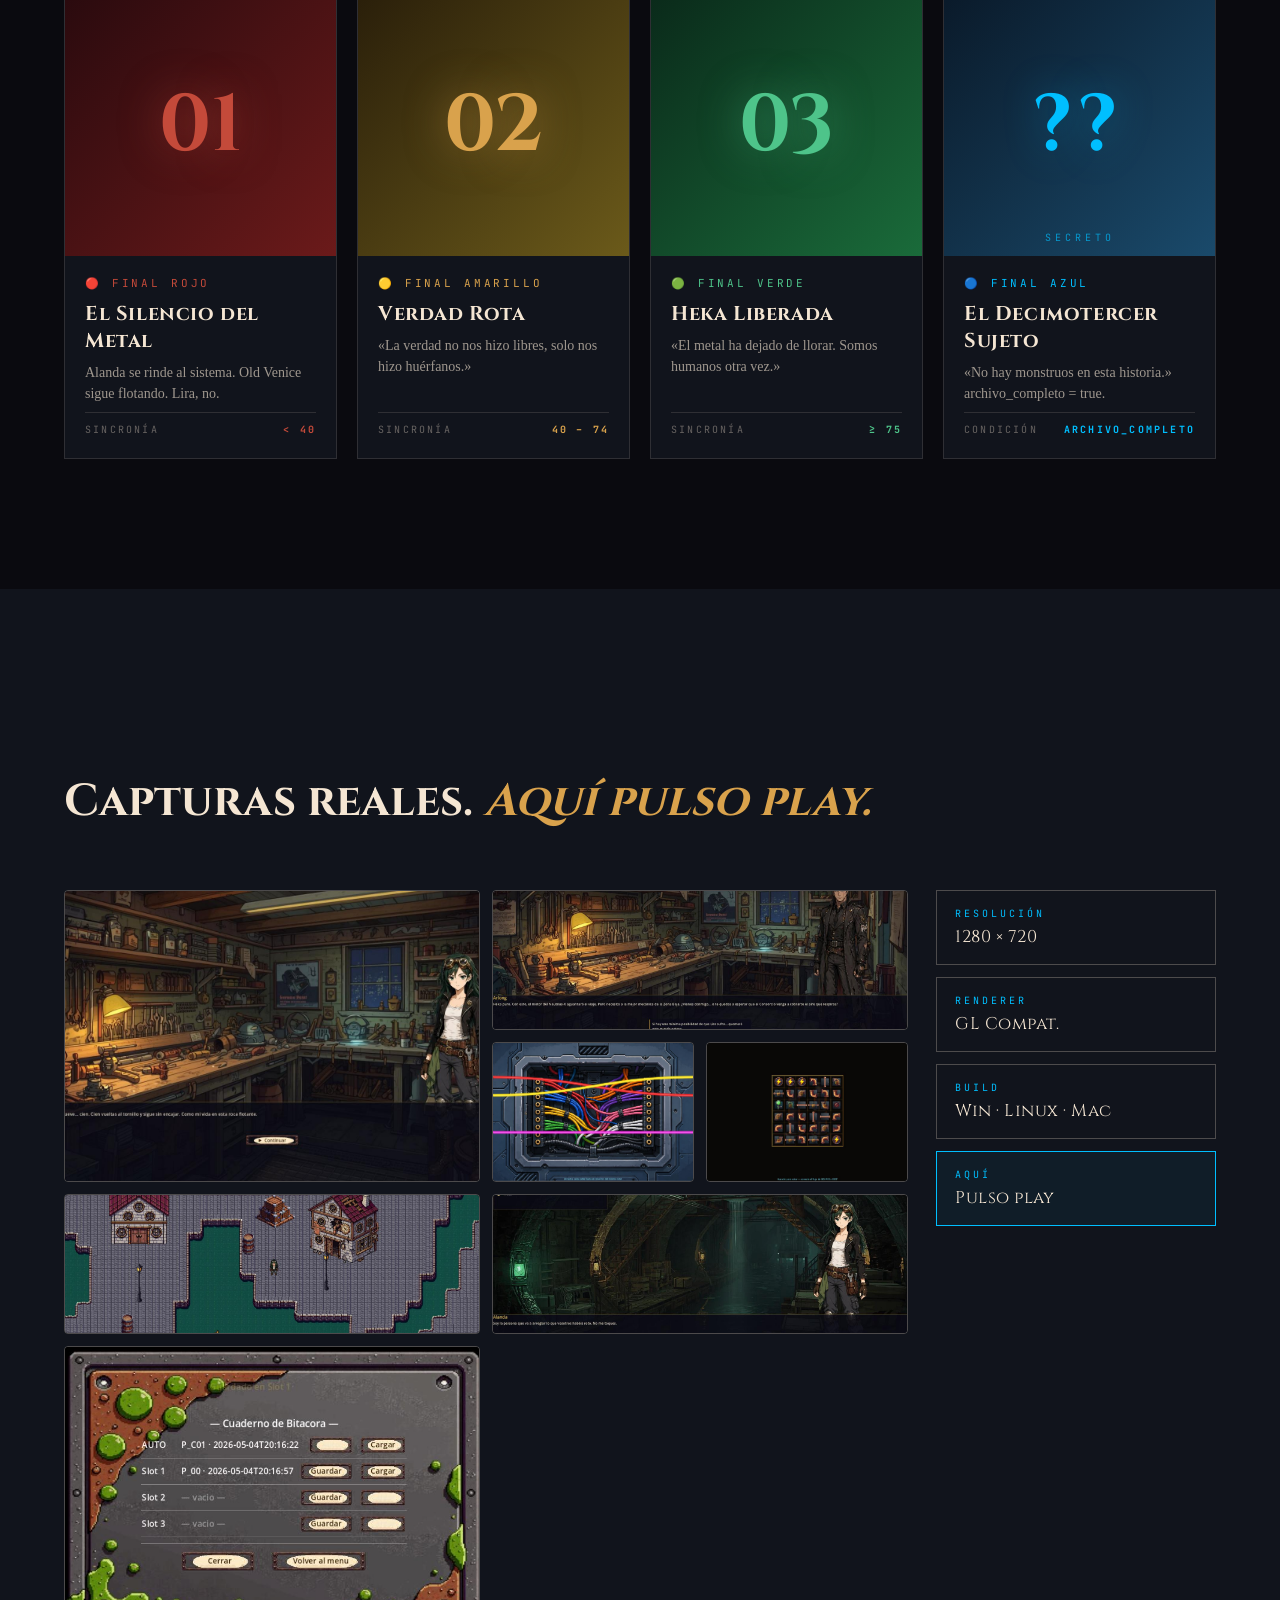
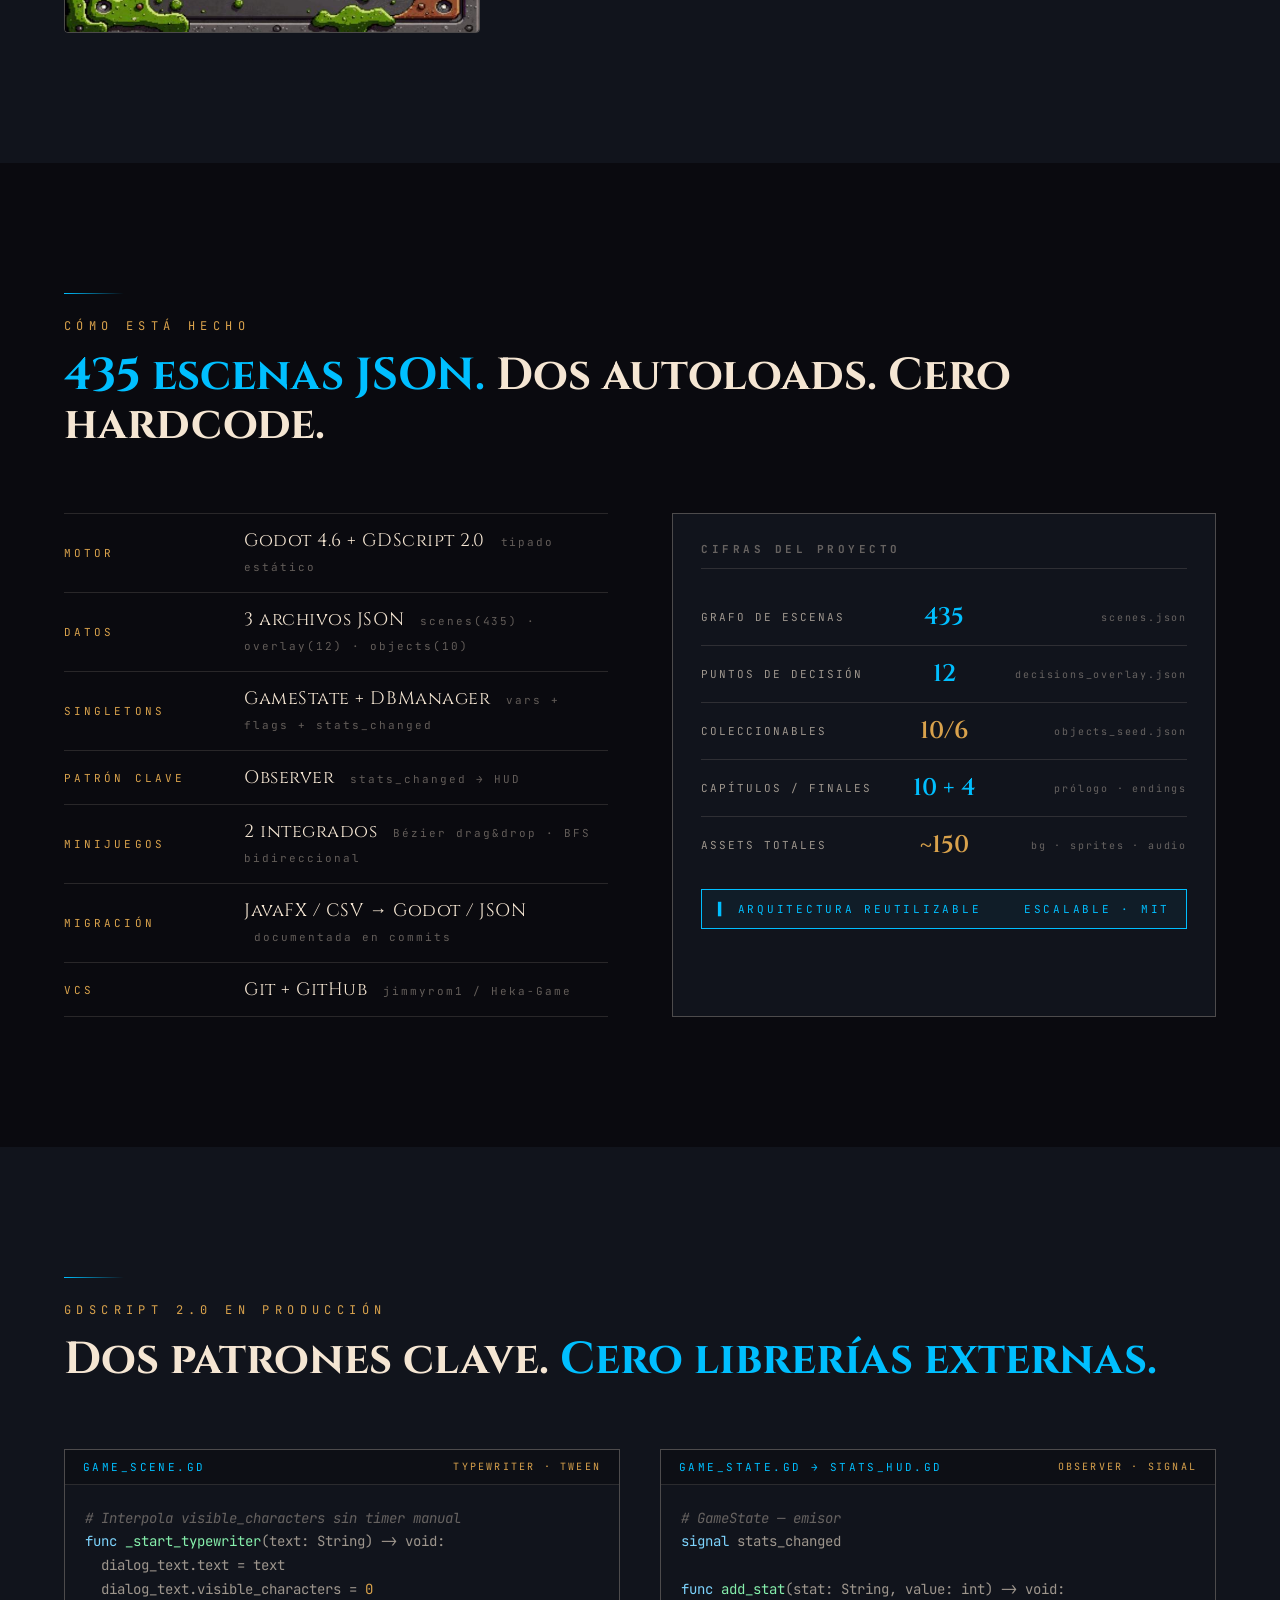
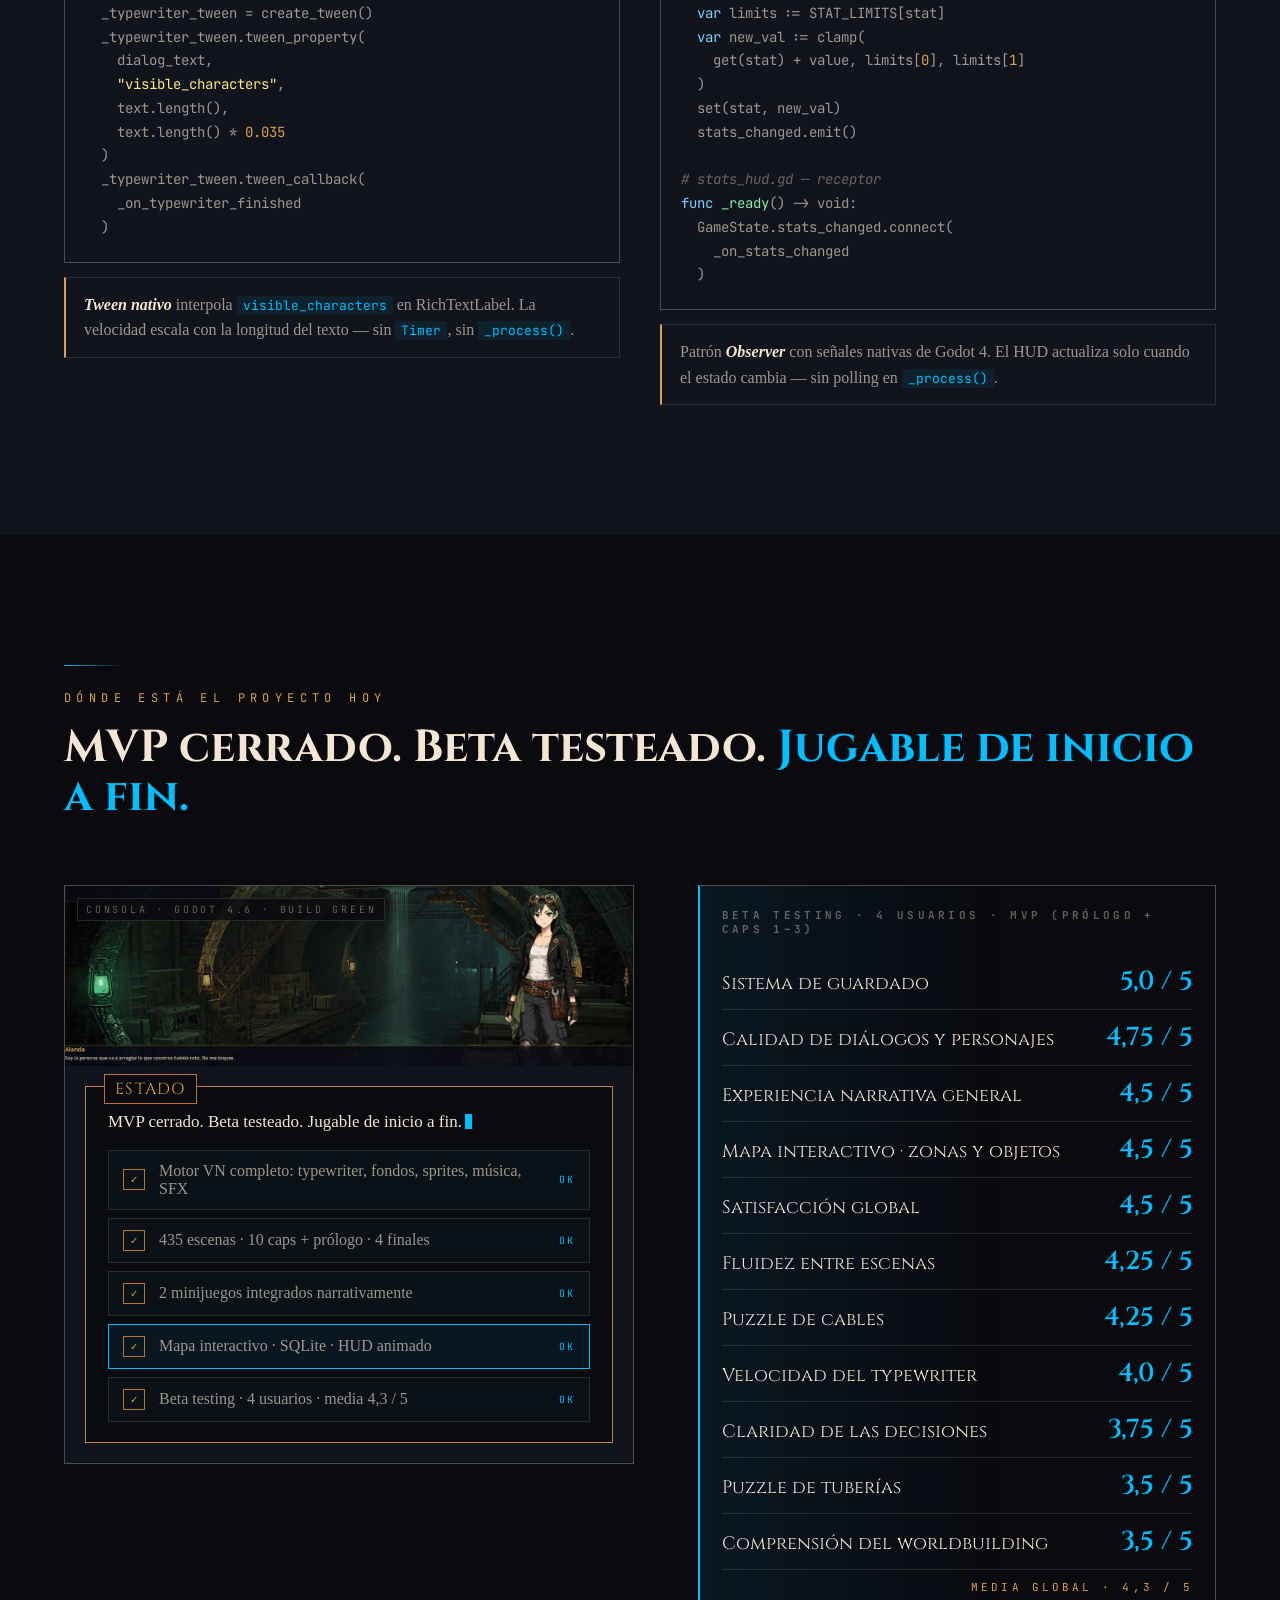
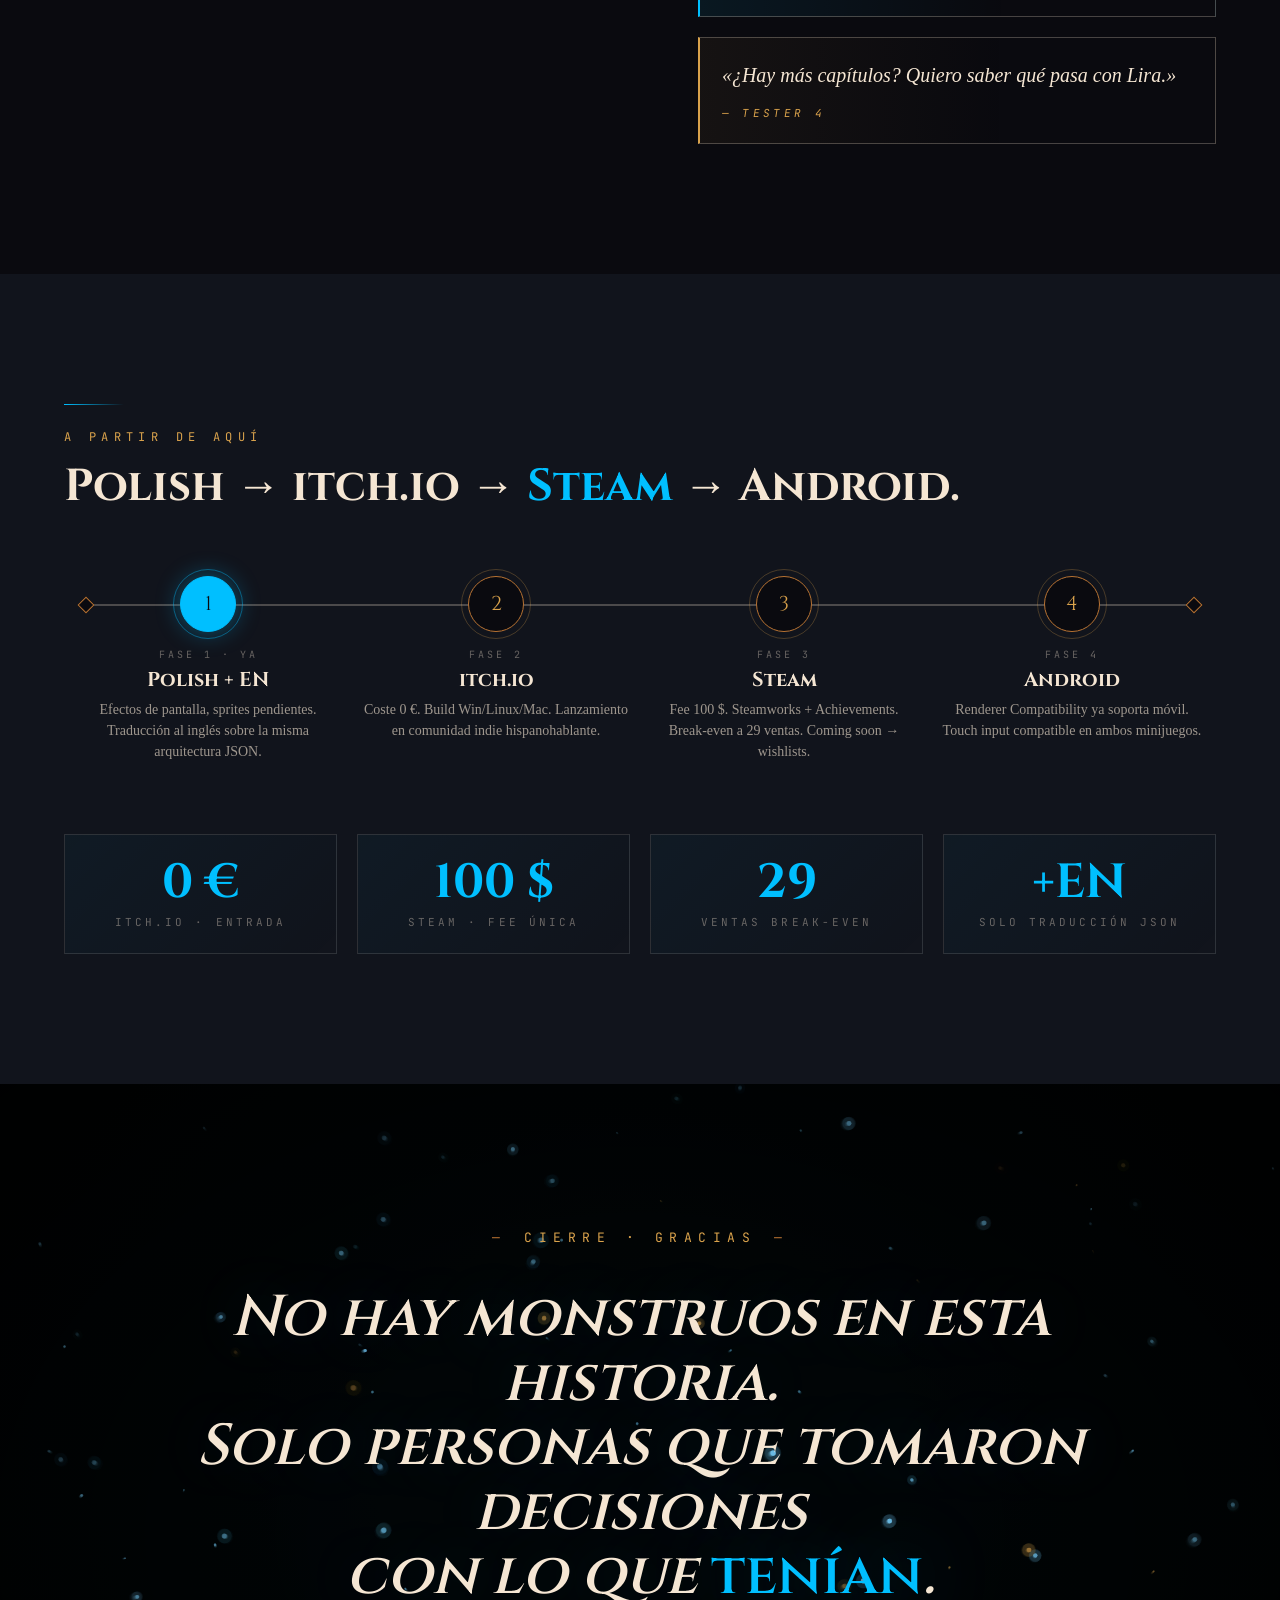
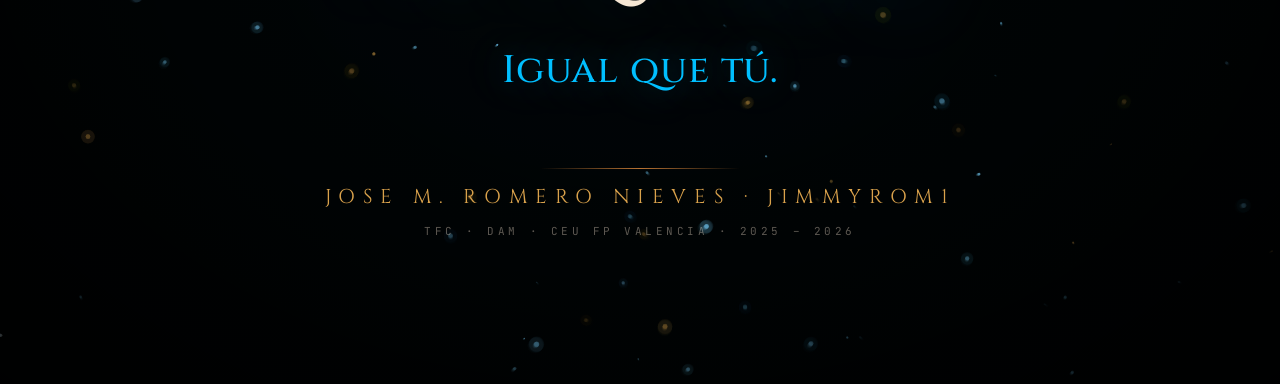
==== commit 8d70f744: "Remove S9 Mercado section and dead wf-bars JS Co-Authored-By: Claude Sonnet 4.6 <noreply@anthropic.c" ====
--- a/index.html
+++ b/index.html
@@ -1290,7 +1290,6 @@
       <a href="#mecanica"    class="nav-link" data-sec="mecanica">Mecánica</a>
       <a href="#demo"        class="nav-link" data-sec="demo">Demo</a>
       <a href="#arquitectura" class="nav-link" data-sec="arquitectura">Técnico</a>
-      <a href="#mercado"     class="nav-link" data-sec="mercado">Mercado</a>
       <a href="#estado"      class="nav-link" data-sec="estado">Estado</a>
     </div>
     <div class="nav-right">
@@ -1862,38 +1861,6 @@
           Patrón <strong>Observer</strong> con señales nativas de Godot 4.
           El HUD actualiza solo cuando el estado cambia — sin polling en <code>_process()</code>.
         </div>
-      </div>
-    </div>
-  </div>
-</section>
-
-<!-- ╔══════════════════════════════════════════╗ -->
-<!-- ║  S9 · CONTEXTO DE MERCADO               ║ -->
-<!-- ╚══════════════════════════════════════════╝ -->
-<section id="mercado" class="section alt">
-  <div class="container">
-    <div class="section-line a"></div>
-    <div class="section-eyebrow a" data-d="1">Más allá del TFG</div>
-    <h2 class="section-title a" data-d="2">
-      El mercado <span class="accent">crece al 9%</span>. La competencia en español, no.
-    </h2>
-    <div class="market-layout">
-      <div class="waveform a" data-d="2">
-        <div class="wf-meta"><span>MERCADO VN GLOBAL · 2024 → 2035</span><span>CAGR 9,1 %</span></div>
-        <div class="wf-bars" id="wf-bars"></div>
-        <div class="wf-meta"><span style="color:var(--copper-l)">1.159 M $ (2024)</span><span style="color:var(--heka)">3.000 M $ (2035)</span></div>
-        <div class="wf-numbers">
-          <div><div class="wf-num-k">Steam · break-even</div><div class="wf-num-v" style="color:var(--heka)">29 ventas</div><div class="wf-num-sub">a 4,99 $ · fee 100 $</div></div>
-          <div><div class="wf-num-k">Competencia ES</div><div class="wf-num-v" style="color:var(--copper-l)">≈ 0</div><div class="wf-num-sub">solo traducciones en Steam</div></div>
-        </div>
-      </div>
-      <div class="tracklist a-r" data-d="3">
-        <div class="track-item"><div class="track-n">①</div><div><h3>Doki Doki Literature Club</h3><div class="track-role">VN · INGLÉS · GRATIS · 3M+ DESCARGAS</div></div><div class="track-dur">PC</div></div>
-        <div class="track-item"><div class="track-n">②</div><div><h3>Omori</h3><div class="track-role">VN-RPG · INGLÉS · MÚLTIPLES FINALES</div></div><div class="track-dur">PC</div></div>
-        <div class="track-item"><div class="track-n">③</div><div><h3>Undertale</h3><div class="track-role">RPG · MORAL EN COMBATE · 3 RUTAS</div></div><div class="track-dur">PC</div></div>
-        <div class="track-item playing"><div class="track-n">▶</div><div><h3>HEKA: Islas en Sombra</h3><div class="track-role">VN · ESPAÑOL · ESPEJO MORAL · 4 FINALES</div></div><div class="track-dur">PC</div></div>
-        <div class="track-item"><div class="track-n">·</div><div><h3>Brotato · Buckshot Roulette</h3><div class="track-role">GODOT · 6,9 M€ · 6,1 M€ · INDIE HITS</div></div><div class="track-dur">REF</div></div>
-        <div class="track-item"><div class="track-n">·</div><div><h3>Godot en Steam 2025</h3><div class="track-role">SUPERA TODO 2024 EN 8 MESES</div></div><div class="track-dur">+++</div></div>
       </div>
     </div>
   </div>
@@ -2212,17 +2179,6 @@
 mechSection && ringIO.observe(mechSection);
 
 /* ── Waveform bars ── */
-const wfEl = document.getElementById('wf-bars');
-if (wfEl) {
-  for (let i = 0; i < 80; i++) {
-    const s = document.createElement('span');
-    const h = 18 + Math.abs(Math.sin(i * .18) * 62) + Math.random() * 28;
-    s.style.height = h + '%';
-    s.style.animationDelay = (i * 22) + 'ms';
-    s.style.animationDuration = (1.1 + Math.random() * 1.2) + 's';
-    wfEl.appendChild(s);
-  }
-}
 
 /* ── Cierre particles ── */
 const cierreCanvas = document.getElementById('cierre-canvas');
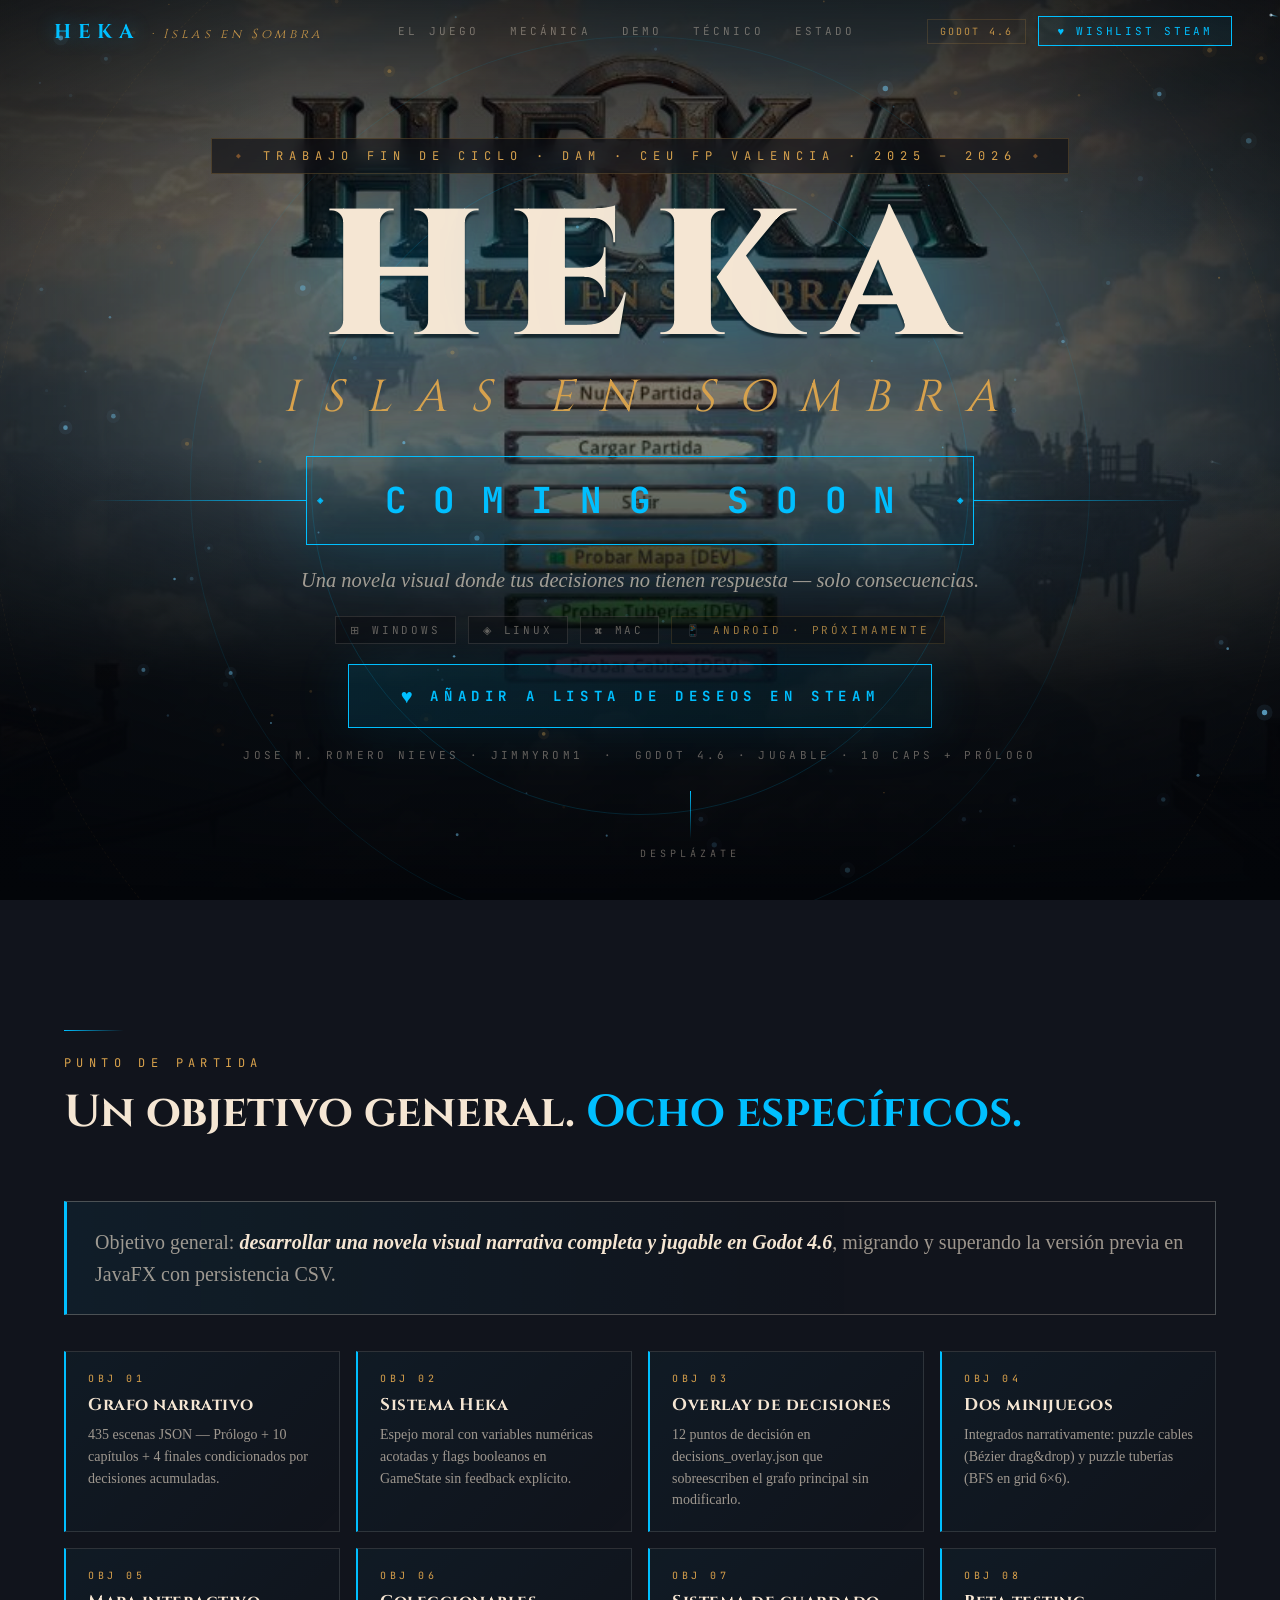
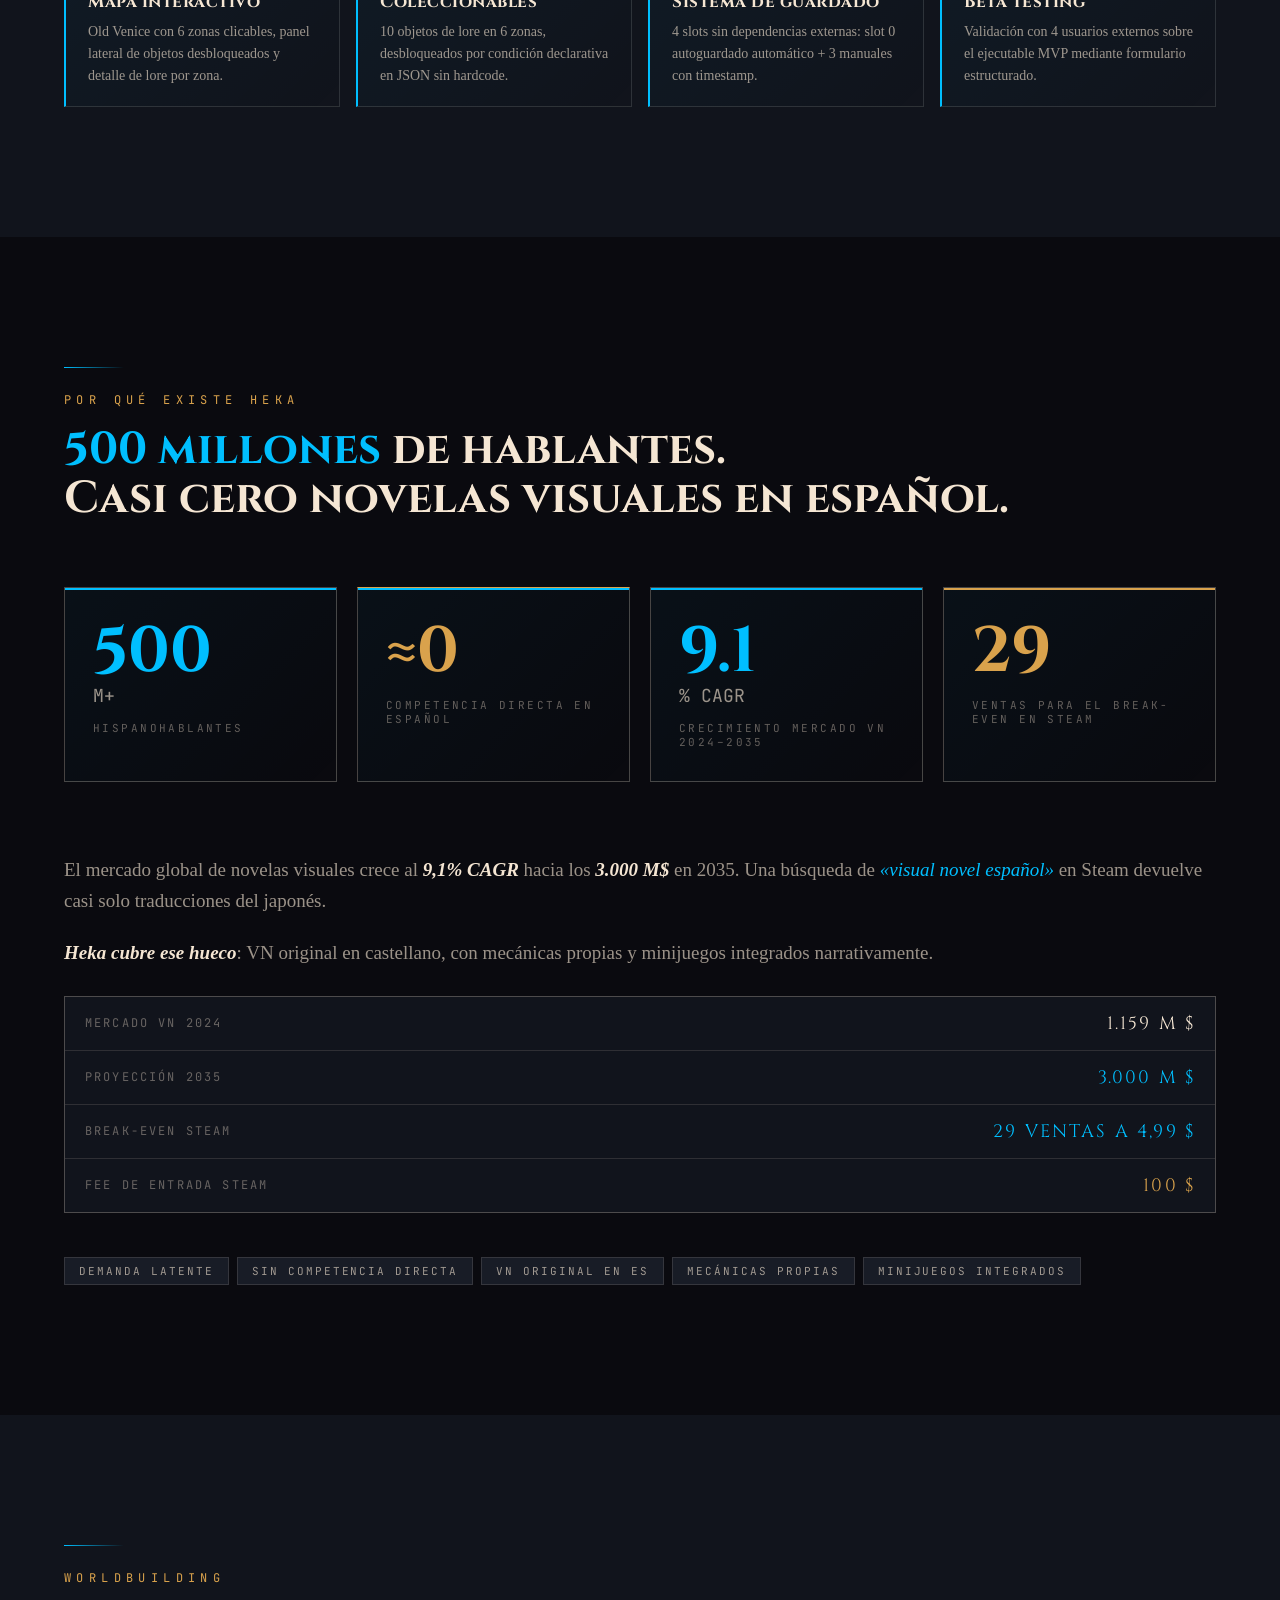
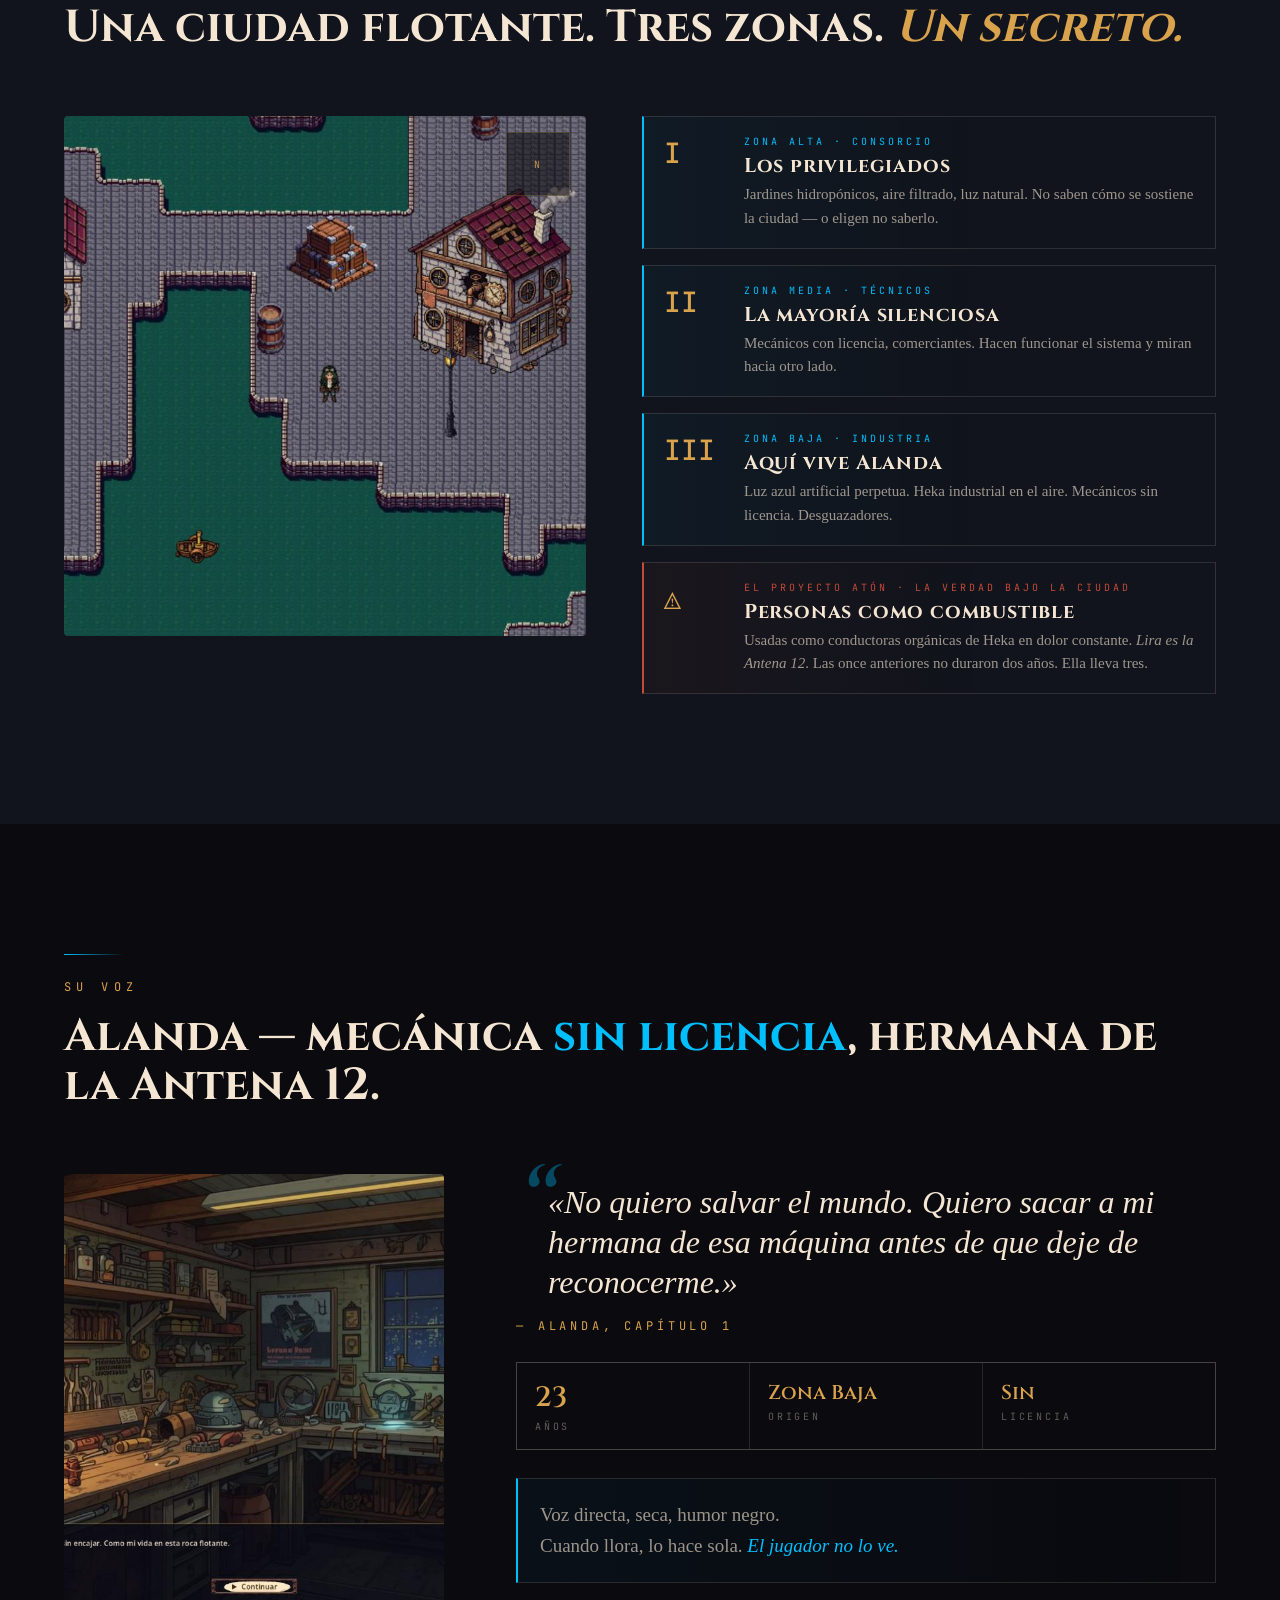
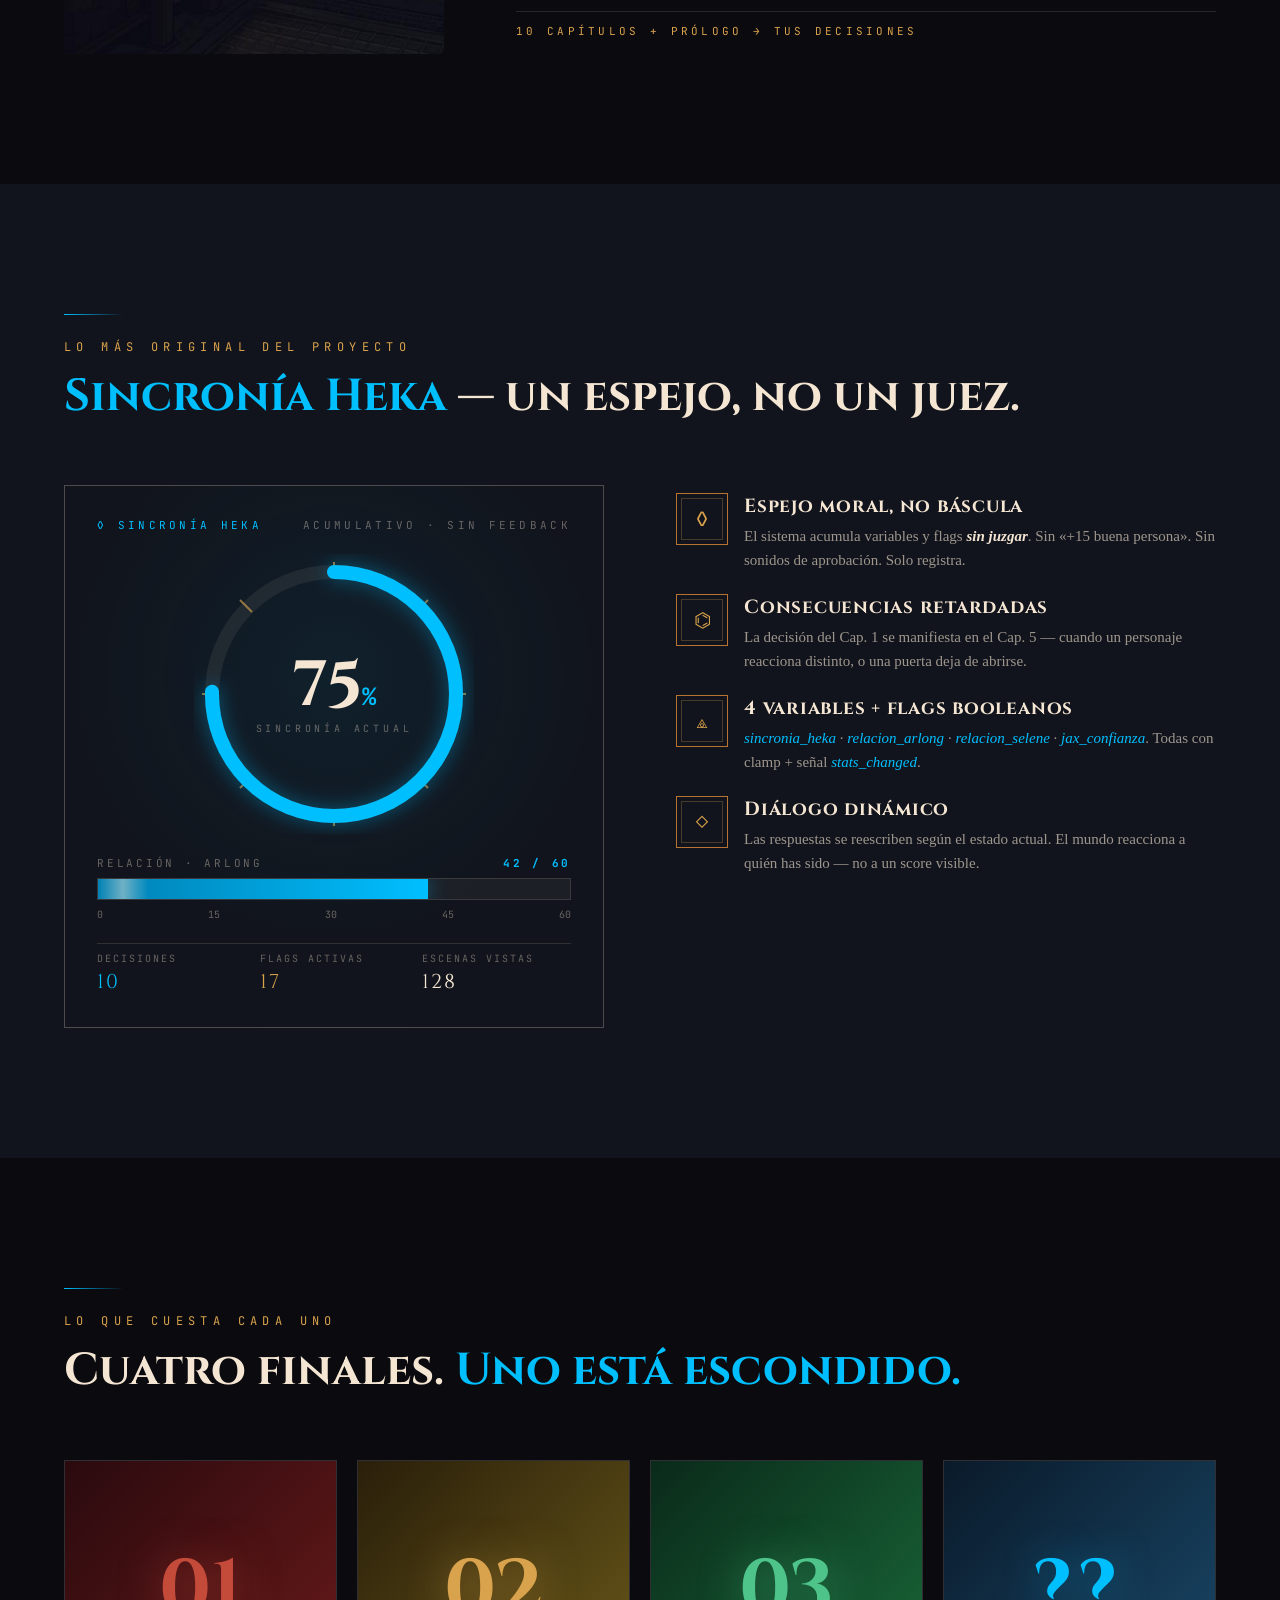
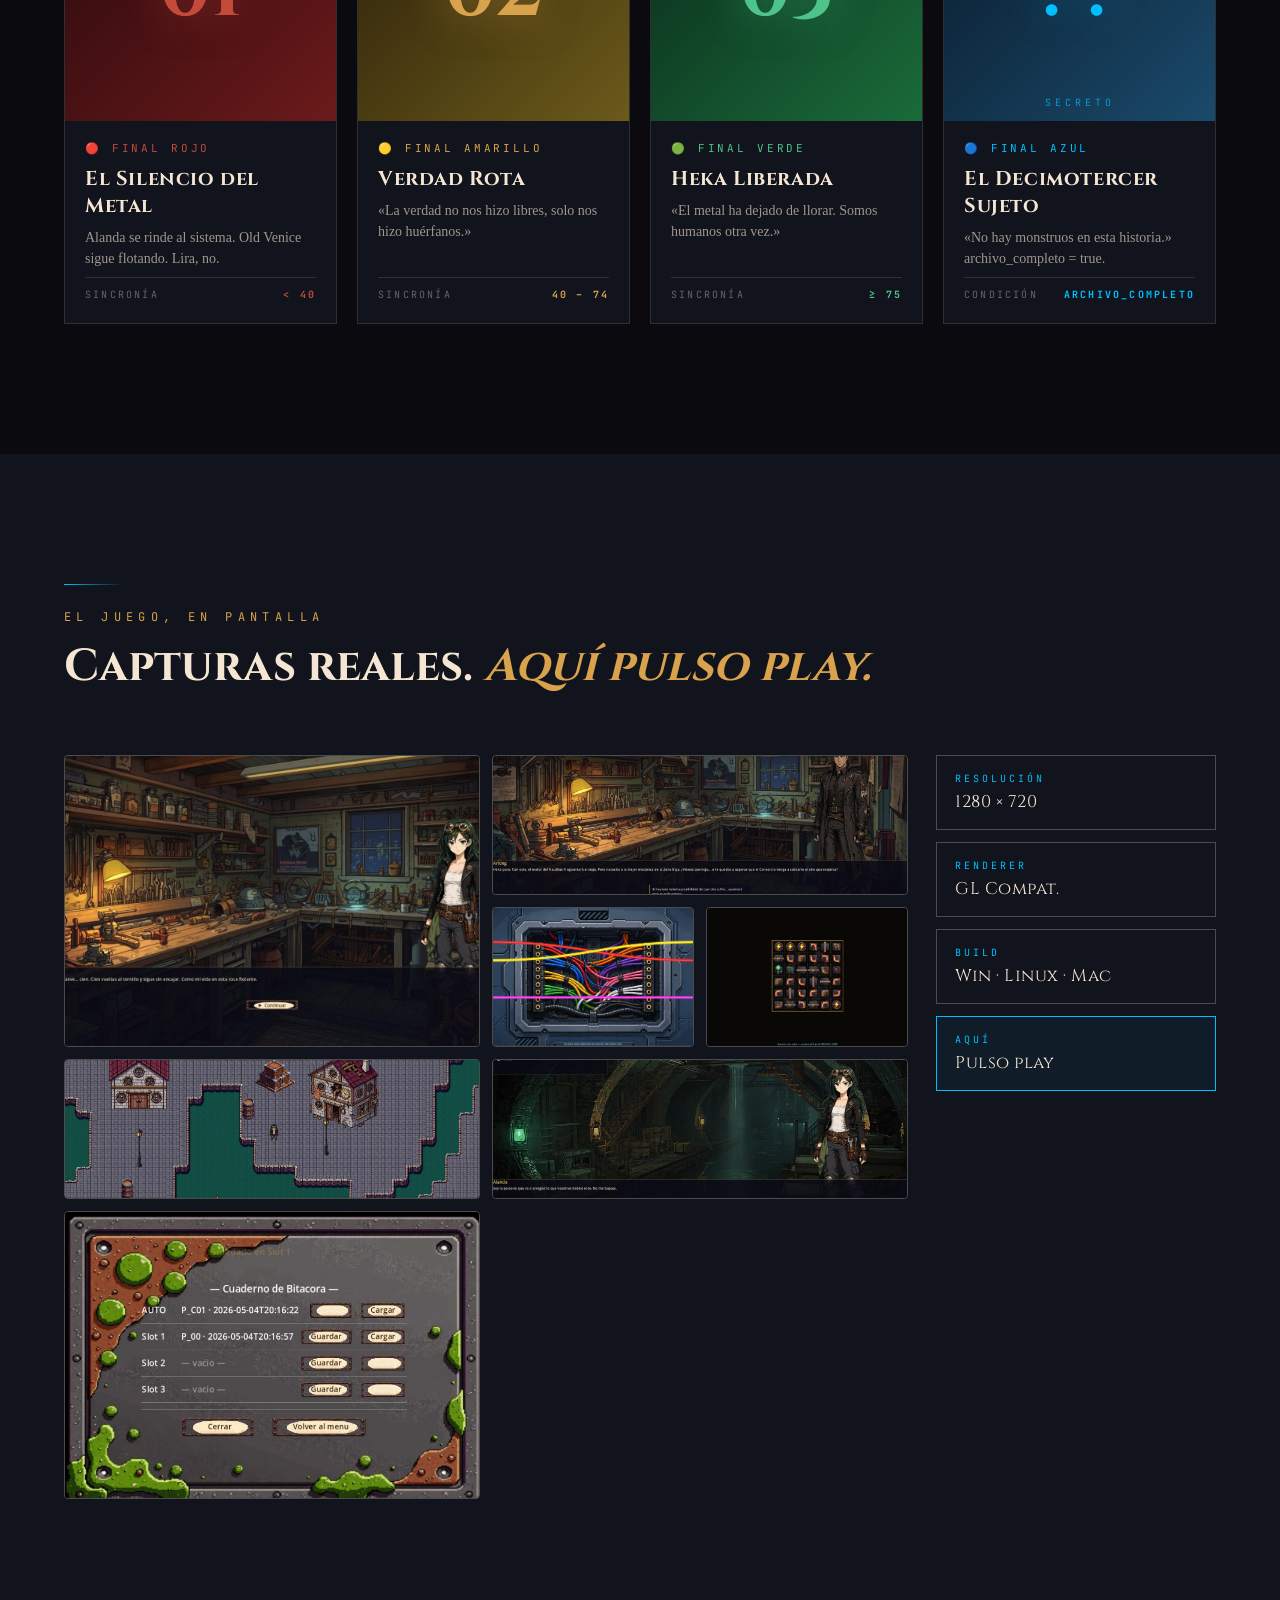
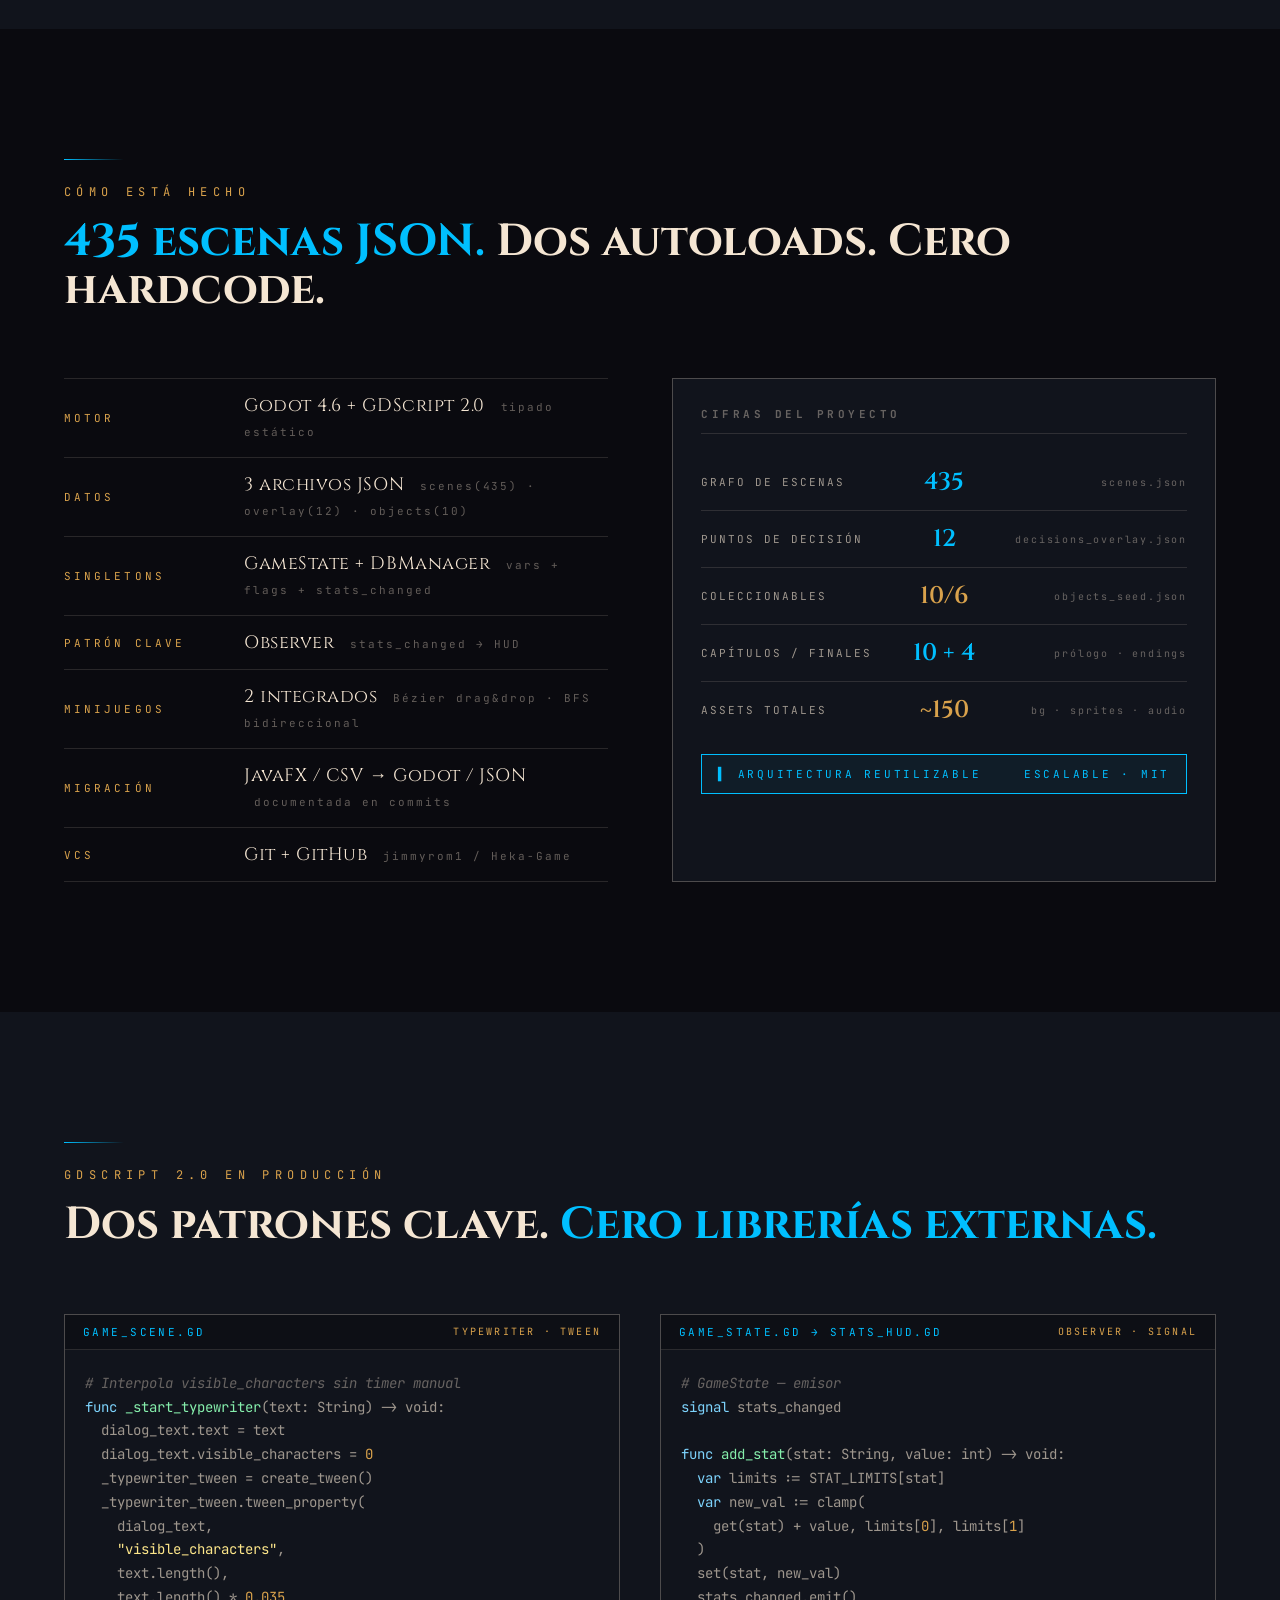
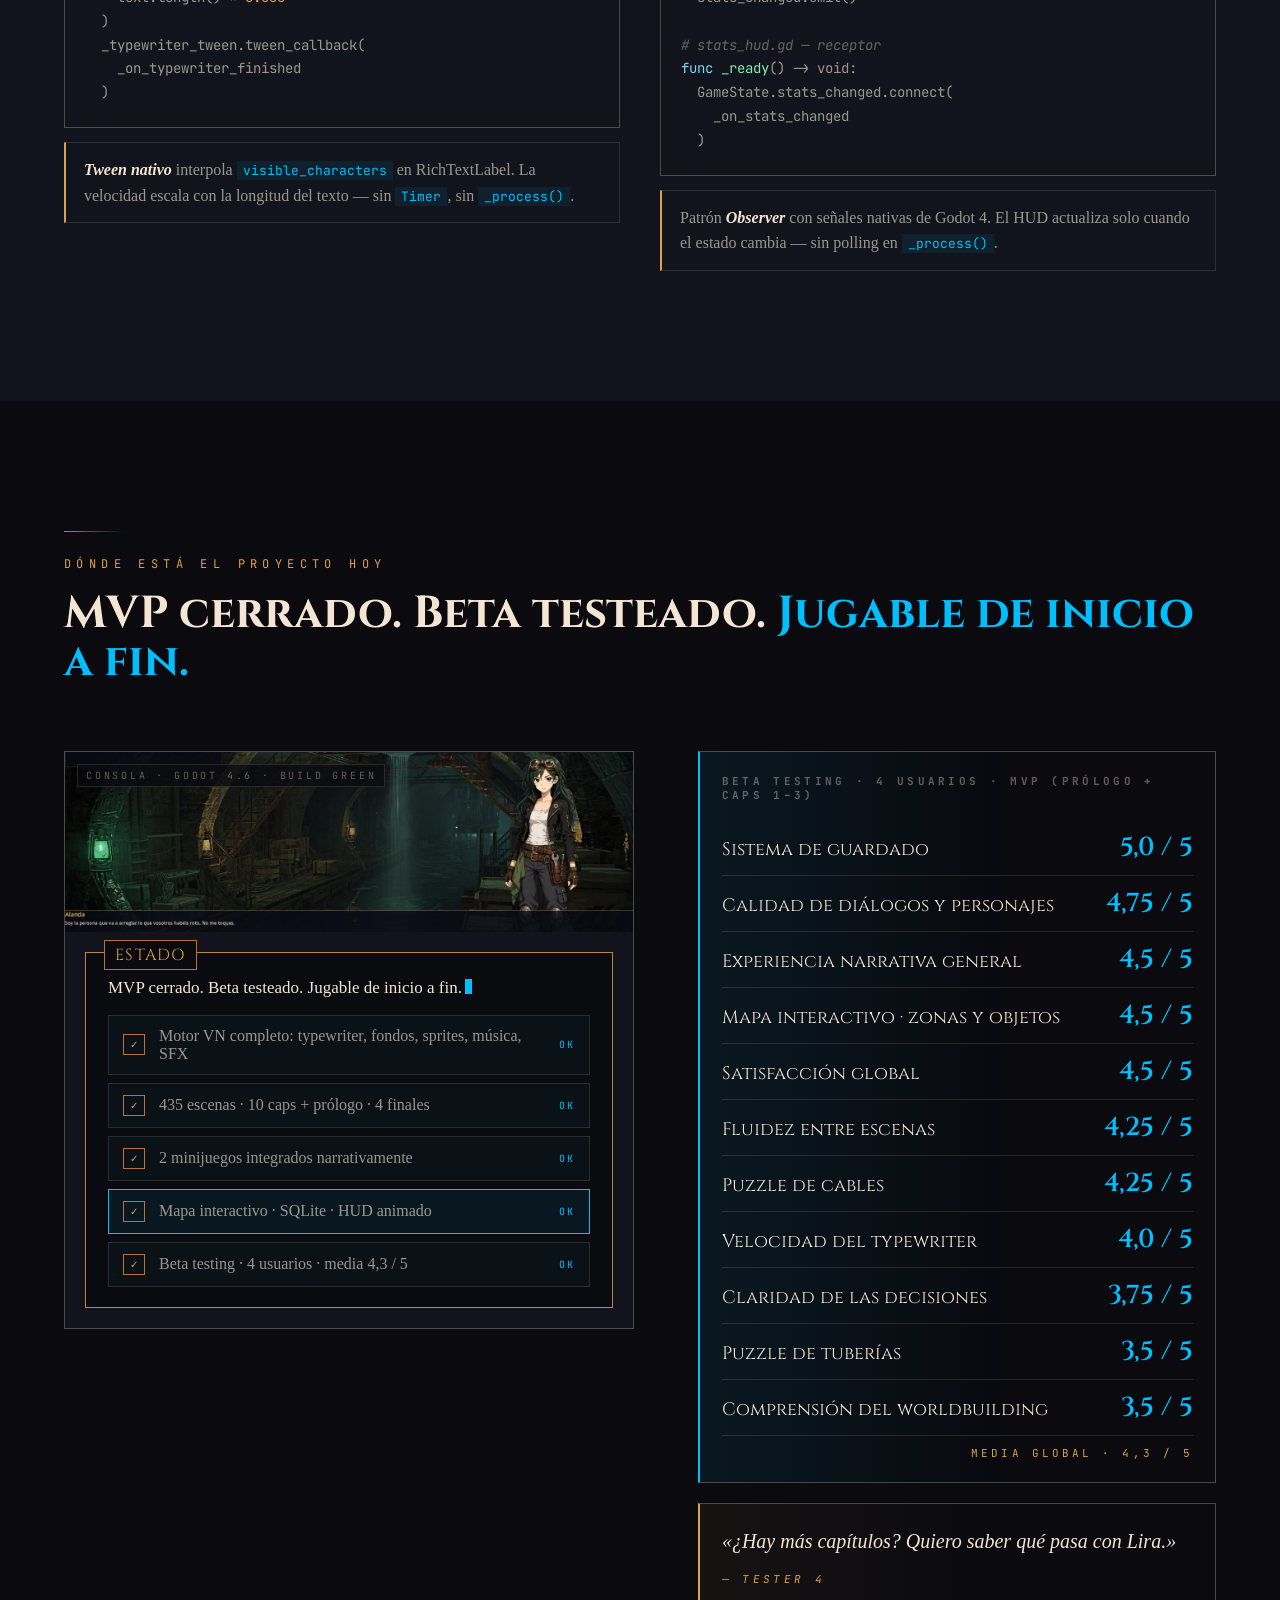
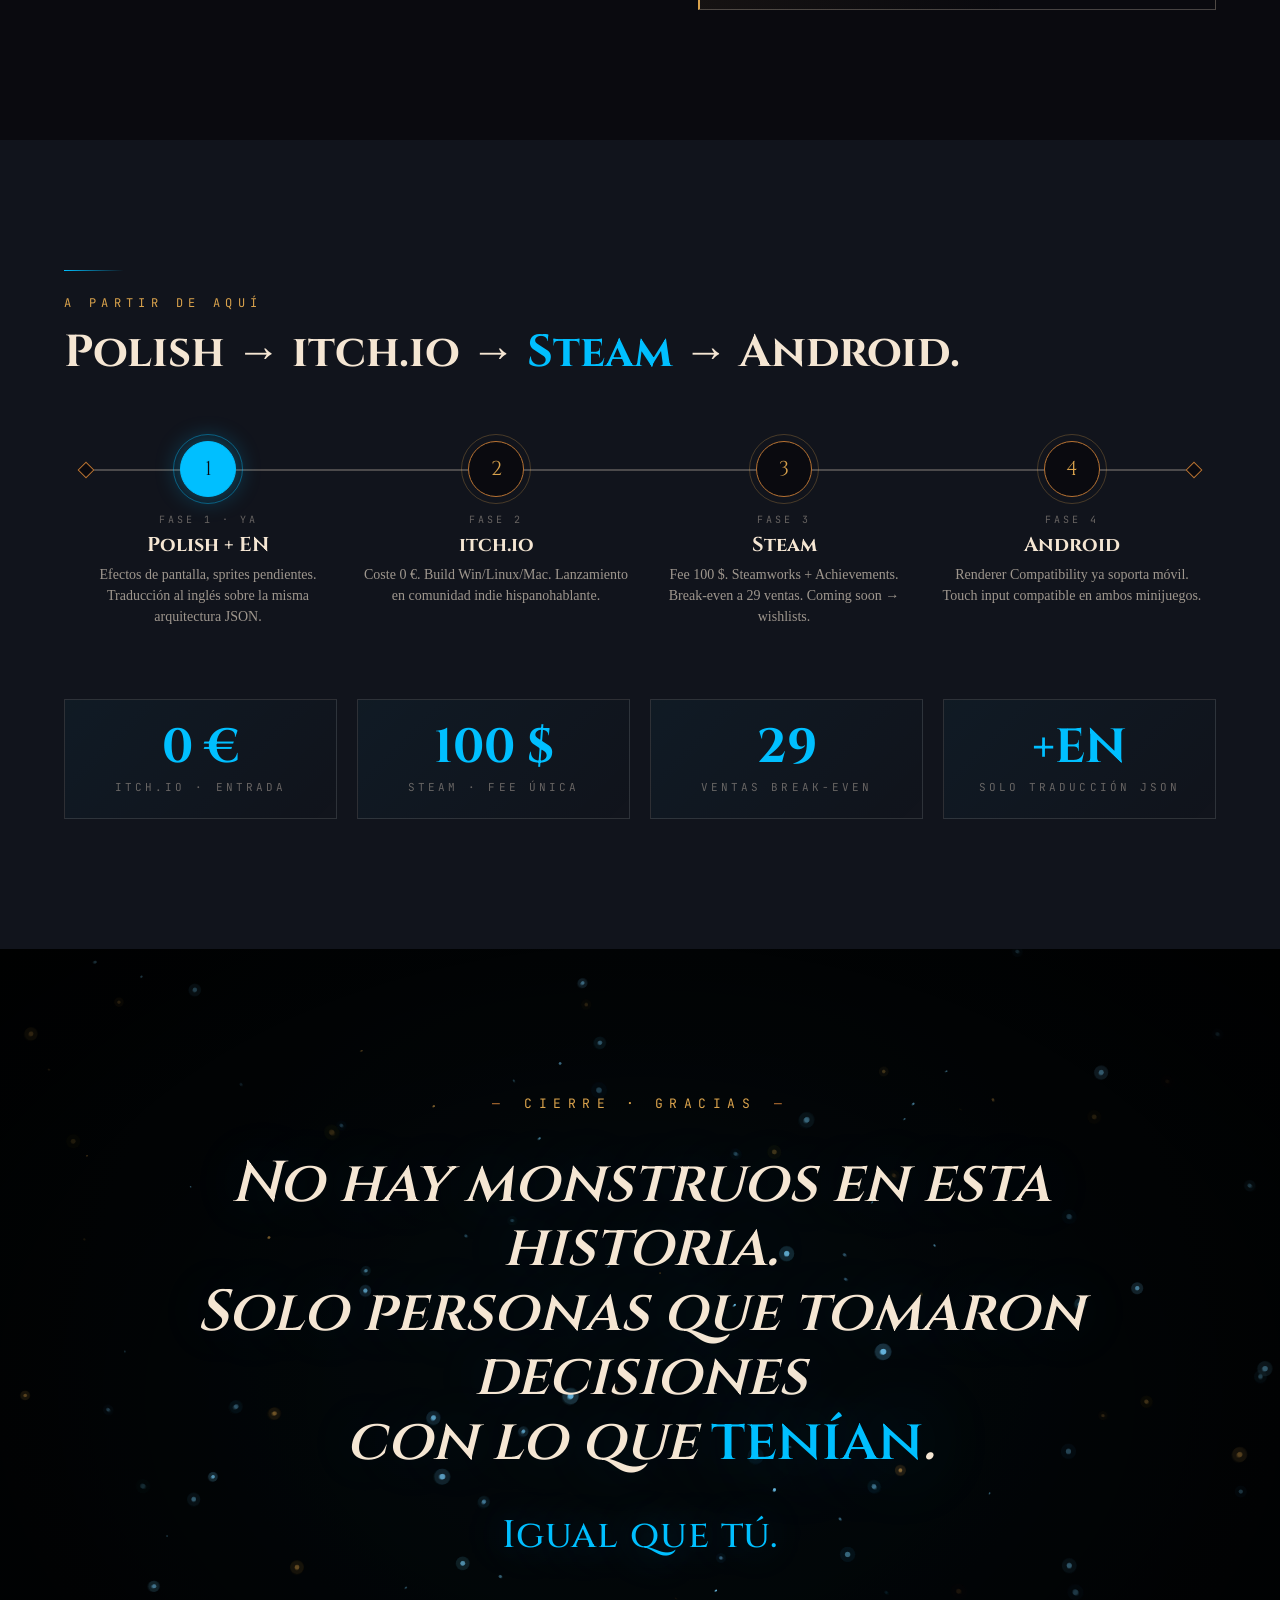
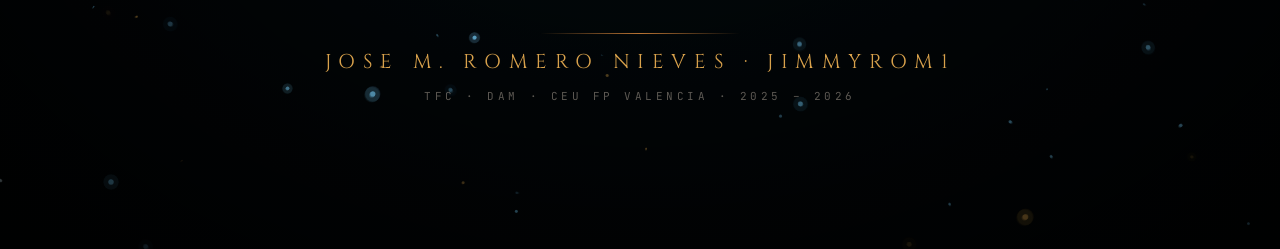
==== commit 7cfcd17c: "Remove Steam search placeholder from El Juego section Co-Authored-By: Claude Sonnet 4.6 <noreply@ant" ====
--- a/index.html
+++ b/index.html
@@ -1446,7 +1446,7 @@
       </div>
     </div>
 
-    <div class="problema-grid">
+    <div class="problema-grid" style="display:block;">
       <div class="problema-text a" data-d="2">
         <p>El mercado global de novelas visuales crece al <strong>9,1% CAGR</strong> hacia los <strong>3.000 M$</strong> en 2035. Una búsqueda de <em>«visual novel español»</em> en Steam devuelve casi solo traducciones del japonés.</p>
         <p><strong>Heka cubre ese hueco</strong>: VN original en castellano, con mecánicas propias y minijuegos integrados narrativamente.</p>
@@ -1462,14 +1462,6 @@
           <span class="chip">VN original en ES</span>
           <span class="chip">Mecánicas propias</span>
           <span class="chip">Minijuegos integrados</span>
-        </div>
-      </div>
-      <div class="problema-visual a" data-d="3">
-        <div class="ph" style="height:420px;">
-          <div class="ph-grid"></div>
-          <span class="screw tl"></span><span class="screw tr"></span>
-          <span class="screw bl"></span><span class="screw br"></span>
-          <div class="ph-label">CAPTURA · STEAM SEARCH<small>«visual novel español» — solo traducciones del japonés</small></div>
         </div>
       </div>
     </div>
